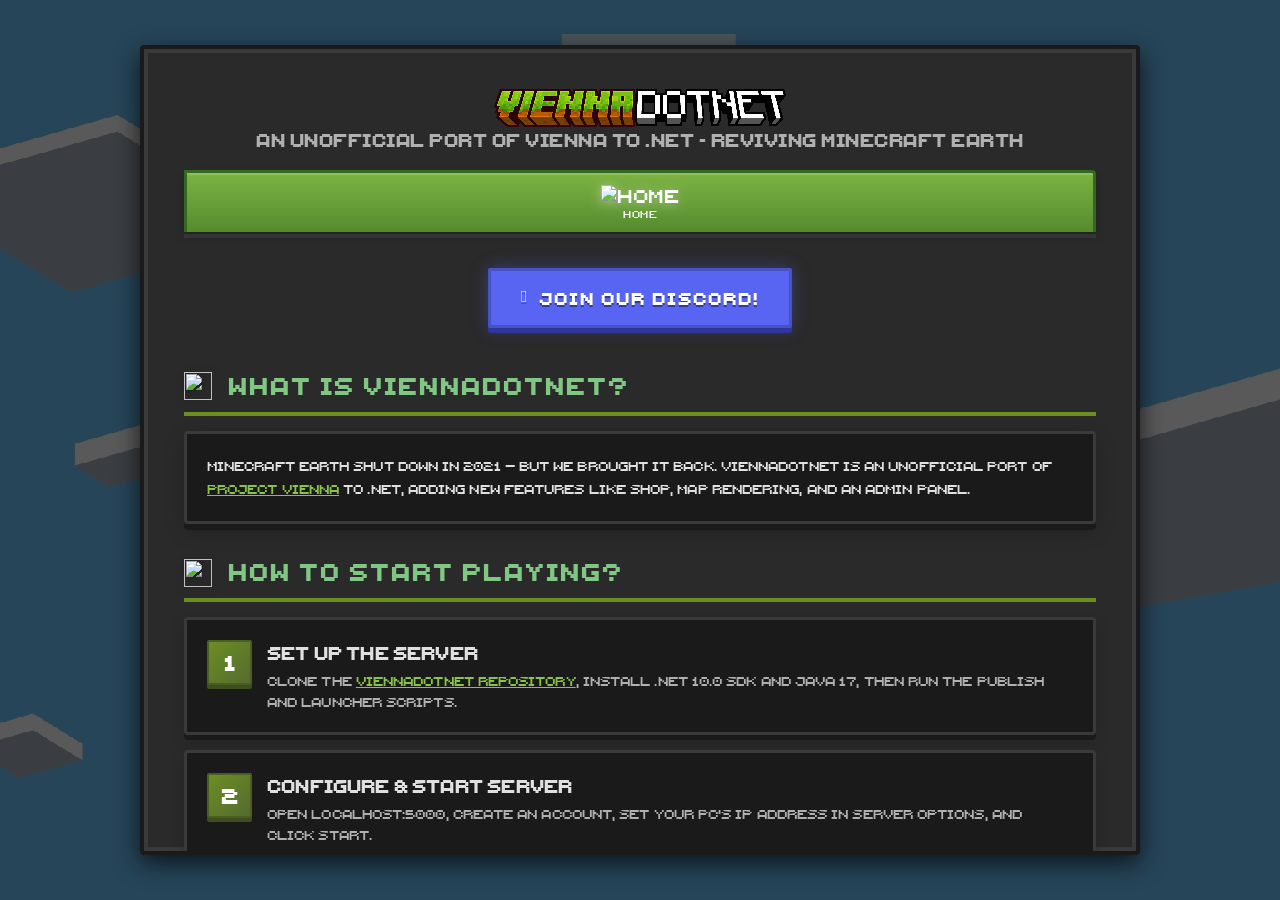
==== index.html @ 32efecf2 "Fix: Remove MCEarth Reforged Discord Invite Typo" ====
<!DOCTYPE html>
<html lang="en-US">

<head>
    <meta http-equiv="Content-Type" content="text/html; charset=UTF-8" />
    <meta name="viewport"
        content="width=device-width, initial-scale=1.0, maximum-scale=1.0, user-scalable=no, viewport-fit=cover">
    <meta name="mobile-web-app-capable" content="yes">
    <meta name="apple-mobile-web-app-capable" content="yes">
    <meta name="format-detection" content="telephone=no">
    <title>Earth Restored</title>
    <link rel="icon" type="image/png" href="assets/icon/favicon.png">
    <style>
        /* Minecraft Five */
        @font-face {
            font-family: 'Minecraft';
            src: url('assets/fonts/minecraftfive-regular.ttf') format('truetype');
            font-weight: 400;
            font-style: normal;
        }

        @font-face {
            font-family: 'Minecraft';
            src: url('assets/fonts/minecraftfive-bold.ttf') format('truetype');
            font-weight: 700;
            font-style: normal;
        }

        /* MinecraftSeven */
        @font-face {
            font-family: 'MinecraftSeven';
            src: url('assets/fonts/minecraftseven.ttf') format('truetype');
            font-weight: 400;
            font-style: normal;
        }

        /* NotoSans */
        @font-face {
            font-family: 'NotoSans';
            src: url('assets/fonts/notosans-regular.ttf') format('truetype');
            font-weight: 400;
            font-style: normal;
        }

        /* NotoSansCJK */
        @font-face {
            font-family: 'NotoSansCJK';
            src: url('https://reforged.voltaccept.com/assets/fonts/notosanscjk-regular.ttc') format('truetype');
            font-weight: 400;
            font-style: normal;
        }
    </style>
    <link href="https://fonts.googleapis.com/css2?family=Inter:wght@400;500;600&display=swap" rel="stylesheet">
    <link rel="stylesheet" href="ajax/libs/font-awesome/6.0.0/css/all.min.css">
    <meta name="description" content="An unofficial port of Vienna to .NET - Reviving Minecraft Earth">
    <meta name="keywords" content="minecraft, minecraft earth, minecraft earth revival, viennadotnet, vienna .net">
    <meta name="author" content="Earth Restored Team">
    <meta name="robots" content="index, follow">
    <meta http-equiv="Content-Security-Policy"
        content="default-src *; script-src * 'unsafe-inline' 'unsafe-eval'; style-src * 'unsafe-inline'; img-src * data: blob:; font-src * data:; connect-src *; frame-src *;">
    <meta property="og:title" content="Earth Restored">
    <meta property="og:description" content="An unofficial port of Vienna to .NET - Reviving Minecraft Earth">
    <meta property="og:type" content="website">
    <meta property="og:url" content="https://reforged.voltaccept.com">
    <meta property="og:image" content="assets/icon/banner.png">
    <meta name="twitter:card" content="summary">
    <meta name="twitter:title" content="Earth Restored">
    <meta name="twitter:description" content="An unofficial port of Vienna to .NET - Reviving Minecraft Earth">
    <!-- Google tag (gtag.js) - REMOVED -->
    <link rel="manifest" href="manifest.json">
    <meta name="theme-color" content="#6b8e23">
    <meta name="apple-mobile-web-app-capable" content="yes">
    <meta name="apple-mobile-web-app-status-bar-style" content="black-translucent">
    <meta name="apple-mobile-web-app-title" content="MCEarth">
    <link rel="apple-touch-icon">
    <link rel="apple-touch-icon" sizes="152x152">
    <link rel="apple-touch-icon" sizes="180x180">
    <link rel="apple-touch-icon" sizes="167x167">
    <meta name="msapplication-TileColor" content="#6b8e23">
    <meta name="msapplication-TileImage" content="icon-192.png">
    <meta name="msapplication-config" content="none">
    <style>
        * {
            margin: 0;
            padding: 0;
            box-sizing: border-box;
        }

        body {
            font-family: 'Minecraft', 'NotoSans', 'NotoSansCJK', monospace;
            min-height: 100vh;
            display: flex;
            justify-content: center;
            align-items: center;
            padding: 20px;
            position: relative;
            background: url('assets/backgrounds/background.png') center center / cover no-repeat fixed;
            font-feature-settings: "kern" 0, "liga" 0, "calt" 0;
            text-rendering: -webkit-optimize-contrast;
            text-rendering: optimize-contrast;
            -webkit-font-smoothing: none;
            -moz-osx-font-smoothing: unset;
            font-smooth: never;
            letter-spacing: 0.005em;
            -webkit-text-size-adjust: 100%;
            -ms-text-size-adjust: 100%;
            touch-action: manipulation;
            overscroll-behavior: contain;
        }

        @media (max-width: 768px) {
            body {
                padding: 10px;
                font-size: 14px;
                text-rendering: optimizeLegibility;
                -webkit-font-smoothing: antialiased;
                -moz-osx-font-smoothing: grayscale;
                font-smooth: auto;
                letter-spacing: 0.01em;
            }

            .container,
            .tab-content,
            .section,
            h1,
            h2,
            h3,
            h4,
            h5,
            h6,
            .nav-tab,
            .theme-btn,
            .info-note span {
                text-rendering: optimizeLegibility;
                -webkit-font-smoothing: antialiased;
                -moz-osx-font-smoothing: grayscale;
                font-smooth: auto;
                letter-spacing: 0.01em;
            }
        }

        @media (max-width: 480px) {
            body {
                padding: 5px;
                font-size: 13px;
            }
        }

        @media (min-width: 769px) {
            body {
                text-rendering: -webkit-optimize-contrast;
                text-rendering: optimize-contrast;
                -webkit-font-smoothing: none;
                -moz-osx-font-smoothing: unset;
                font-smooth: never;
                letter-spacing: 0.005em;
            }

            .container,
            .tab-content,
            .section,
            h1,
            h2,
            h3,
            h4,
            h5,
            h6,
            .nav-tab,
            .theme-btn,
            .info-note span {
                font-feature-settings: "kern" 0, "liga" 0, "calt" 0;
                text-rendering: -webkit-optimize-contrast;
                text-rendering: optimize-contrast;
                -webkit-font-smoothing: none;
                -moz-osx-font-smoothing: unset;
                font-smooth: never;
                letter-spacing: 0.005em;
                image-rendering: pixelated;
                image-rendering: -moz-crisp-edges;
                image-rendering: crisp-edges;
            }
        }

        .container,
        .tab-content,
        .section {
            font-family: 'Minecraft', 'NotoSans', sans-serif !important;
            font-feature-settings: "kern" 0, "liga" 0, "calt" 0;
            text-rendering: -webkit-optimize-contrast;
            text-rendering: optimize-contrast;
            -webkit-font-smoothing: none;
            -moz-osx-font-smoothing: unset;
            font-smooth: never;
            letter-spacing: 0.005em;
            image-rendering: pixelated;
            image-rendering: -moz-crisp-edges;
            image-rendering: crisp-edges;
        }

        h1,
        h2,
        h3,
        h4,
        h5,
        h6 {
            font-family: 'Minecraft', 'Minecraft', 'NotoSans', sans-serif !important;
            font-feature-settings: "kern" 0, "liga" 0, "calt" 0;
            text-rendering: -webkit-optimize-contrast;
            text-rendering: optimize-contrast;
            -webkit-font-smoothing: none;
            -moz-osx-font-smoothing: unset;
            font-smooth: never;
            letter-spacing: 0.01em;
            image-rendering: pixelated;
            image-rendering: -moz-crisp-edges;
            image-rendering: crisp-edges;
        }

        .nav-tab,
        .theme-btn {
            font-family: 'MinecraftSeven', 'Minecraft', sans-serif !important;
            font-feature-settings: "kern" 0, "liga" 0, "calt" 0;
            text-rendering: -webkit-optimize-contrast;
            text-rendering: optimize-contrast;
            -webkit-font-smoothing: none;
            -moz-osx-font-smoothing: unset;
            font-smooth: never;
            letter-spacing: 0.02em;
            image-rendering: pixelated;
            image-rendering: -moz-crisp-edges;
            image-rendering: crisp-edges;
        }

        body {
            font-feature-settings: "kern" 0, "liga" 0, "calt" 0;
            text-rendering: -webkit-optimize-contrast;
            text-rendering: optimize-contrast;
            -webkit-font-smoothing: none;
            -moz-osx-font-smoothing: unset;
            font-smooth: never;
            image-rendering: pixelated;
            image-rendering: -moz-crisp-edges;
            image-rendering: crisp-edges;
        }

        @-moz-document url-prefix() {

            .container,
            .tab-content,
            .section,
            h1,
            h2,
            h3,
            h4,
            h5,
            h6,
            .nav-tab,
            .theme-btn,
            .info-note span {
                text-rendering: optimizeLegibility;
                -moz-osx-font-smoothing: grayscale;
            }
        }

        @media screen and (-webkit-min-device-pixel-ratio:0) {

            .container,
            .tab-content,
            .section,
            h1,
            h2,
            h3,
            h4,
            h5,
            h6,
            .nav-tab,
            .theme-btn,
            .info-note span {
                text-rendering: -webkit-optimize-contrast;
                -webkit-font-smoothing: none;
                -webkit-text-stroke: 0.01em transparent;
            }
        }

        body::before {
            content: '';
            position: fixed;
            top: 0;
            left: 0;
            width: 100%;
            height: 100%;
            background: rgba(0, 0, 0, 0.45);
            pointer-events: none;
            z-index: 0;
        }

        @keyframes float {

            0%,
            100% {
                transform: translateY(0px);
            }

            50% {
                transform: translateY(-20px);
            }
        }

        body {
            background: url('assets/backgrounds/background.png') center center / cover no-repeat fixed;
        }

        body::before {
            background: rgba(0, 0, 0, 0.65);
        }

        .container {
            background: #2a2a2a;
            color: #e0e0e0;
            border-color: #1a1a1a;
            box-shadow: 0 8px 24px rgba(0, 0, 0, 0.7), inset 0 0 0 4px #3a3a3a;
            border-radius: 4px;
            max-width: 1000px;
            width: 100%;
            padding: 40px;
            padding-bottom: 50px;
            position: relative;
            z-index: 1;
            max-height: 90vh;
            overflow-y: auto;
            border: 4px solid #1a1a1a;
        }

        .container::-webkit-scrollbar {
            width: 14px;
        }

        .container::-webkit-scrollbar-track {
            background: #1a1a1a;
            border-radius: 0px;
            border: 2px solid #3a3a3a;
        }

        .container::-webkit-scrollbar-thumb {
            background: linear-gradient(180deg, #7cb342 0%, #558b2f 100%);
            border-radius: 0px;
            border: 2px solid #33691e;
        }

        


        h1 {
            text-align: center;
            color: #8bc34a;
            margin-bottom: 10px;
            font-size: 2.5rem;
            margin-top: 60px;
            font-family: 'Minecraft', 'Minecraft', sans-serif;
            font-weight: 400;
            text-transform: uppercase;
            letter-spacing: 4px;
            text-shadow: 3px 3px 0 rgba(0, 0, 0, 0.2);
            filter: drop-shadow(0 4px 12px rgba(139, 195, 74, 0.6)), drop-shadow(0 0 30px rgba(139, 195, 74, 0.3));
        }

        .subtitle {
            text-align: center;
            color: #b0b0b0;
            margin-bottom: 20px;
            font-size: 1.1rem;
            font-family: 'Minecraft', 'Minecraft', sans-serif;
            font-weight: 600;
            letter-spacing: 0.5px;
        }

        .discord-banner {
            text-align: center;
            margin-bottom: 40px;
        }

        .discord-btn {
            display: inline-flex;
            align-items: center;
            gap: 10px;
            padding: 15px 30px;
            background: #5865F2;
            color: white;
            border: 3px solid #4752c4;
            border-radius: 2px;
            font-size: 1.05rem;
            font-weight: 900;
            font-family: 'Minecraft', sans-serif;
            cursor: pointer;
            transition: all 0.15s;
            text-decoration: none;
            box-shadow: 0 5px 0 #2e3799, 0 0 18px rgba(88, 101, 242, 0.35);
            text-transform: uppercase;
            letter-spacing: 2px;
            text-shadow: 0 2px 0 rgba(0, 0, 0, 0.4);
        }

        .discord-btn:hover {
            background: #4752c4;
            transform: translateY(-2px);
            box-shadow: 0 7px 0 #3d47a0;
        }

        .discord-btn:active {
            transform: translateY(3px);
            box-shadow: 0 2px 0 #3d47a0;
        }

        .section {
            margin-bottom: 30px;
        }

        .section-title {
            font-size: 1.5rem;
            color: #81c784;
            font-weight: 800;
            margin-bottom: 15px;
            padding-bottom: 10px;
            border-bottom: 4px solid #6b8e23;
            font-family: 'Minecraft', 'Minecraft', sans-serif;
            text-transform: uppercase;
            letter-spacing: 2px;
        }

        .info-card {
            background: #1a1a1a;
            padding: 20px;
            border-radius: 4px;
            margin-bottom: 20px;
            border: 3px solid #3a3a3a;
            box-shadow: 0 6px 0 #1a1a1a, 0 8px 20px rgba(0, 0, 0, 0.2);
        }

        .info-card p {
            line-height: 1.8;
            color: #e0e0e0;
            font-family: 'Minecraft', sans-serif;
            font-weight: 400;
            font-size: 0.82rem;
        }

        .authors {
            display: grid;
            grid-template-columns: repeat(auto-fit, minmax(250px, 1fr));
            gap: 15px;
        }

        .author-card {
            background: #1a1a1a;
            padding: 20px;
            border-radius: 4px;
            text-align: center;
            transition: all 0.15s;
            border: 3px solid #3a3a3a;
            box-shadow: 0 6px 0 #1a1a1a, 0 8px 20px rgba(0, 0, 0, 0.2);
        }

        .author-card:hover {
            transform: translateY(-4px);
            box-shadow: 0 10px 0 #1a1a1a, 0 12px 25px rgba(0, 0, 0, 0.3);
        }

        .author-name {
            font-size: clamp(0.6rem, 2vw, 1.1rem);
            font-weight: 700;
            color: #e0e0e0;
            margin-bottom: 5px;
            font-family: 'Minecraft', 'Minecraft', sans-serif;
            word-break: break-word;
            overflow-wrap: break-word;
        }

        .author-role {
            font-size: 0.9rem;
            color: #81c784;
            margin-bottom: 15px;
            font-weight: 600;
            text-transform: uppercase;
            letter-spacing: 0.5px;
        }

        .author-links {
            display: flex;
            flex-direction: column;
            gap: 8px;
        }

        .link {
            color: #8bc34a;
            text-decoration: none;
            font-size: 0.9rem;
            transition: all 0.15s;
            display: flex;
            align-items: center;
            justify-content: center;
            gap: 8px;
            font-weight: 600;
        }

        .link:hover {
            color: #aed581;
            transform: translateX(3px);
        }

        @media (max-width: 768px) {
            .authors {
                grid-template-columns: 1fr;
                gap: 10px;
                width: 100%;
                box-sizing: border-box;
                padding: 0 8px;
            }

            .author-card {
                width: 100%;
                box-sizing: border-box;
                box-shadow: 0 4px 0 #5a4a3a;
                padding: 16px;
            }

            .author-name {
                font-size: 1rem;
                line-height: 1.3;
            }

            .author-role {
                font-size: 0.82rem;
                line-height: 1.4;
            }

            .link {
                font-size: 0.82rem;
                padding: 8px 12px;
            }
        }

        @media (max-width: 480px) {
            .authors {
                padding: 0 4px;
                gap: 8px;
            }

            .author-card {
                padding: 12px;
            }

            .author-name {
                font-size: 0.9rem;
            }

            .author-role {
                font-size: 0.78rem;
            }

            .link {
                font-size: 0.78rem;
                padding: 6px 10px;
            }
        }

        .steps {
            display: flex;
            flex-direction: column;
            gap: 15px;
        }

        .step {
            display: flex;
            align-items: start;
            gap: 15px;
            background: #1a1a1a;
            padding: 20px;
            border-radius: 4px;
            border: 3px solid #3a3a3a;
            box-shadow: 0 5px 0 #1a1a1a, 0 7px 15px rgba(0, 0, 0, 0.15);
        }

        .step-number {
            width: 45px;
            height: 45px;
            background: linear-gradient(135deg, #6b8e23 0%, #556b2f 100%);
            color: white;
            border-radius: 2px;
            display: flex;
            align-items: center;
            justify-content: center;
            font-weight: 900;
            font-size: 1.4rem;
            flex-shrink: 0;
            border: 2px solid #4a5d23;
            box-shadow: 0 4px 0 #3d4f1c;
            font-family: 'Minecraft', sans-serif;
        }

        .step-content {
            min-width: 0;
            flex: 1;
            overflow: hidden;
        }

        .step-content h3 {
            font-size: 1.1rem;
            margin-bottom: 5px;
            color: #e0e0e0;
            font-weight: 700;
        }

        .step-content p {
            color: #b0b0b0;
            line-height: 1.6;
            font-family: 'Minecraft', sans-serif;
            font-weight: 400;
            font-size: 0.82rem;
        }

        .faq-item {
            background: #1a1a1a;
            padding: 15px 20px;
            border-radius: 4px;
            margin-bottom: 10px;
            border: 3px solid #3a3a3a;
            box-shadow: 0 4px 0 #1a1a1a, 0 6px 15px rgba(0, 0, 0, 0.15);
        }

        .faq-question {
            font-weight: 700;
            color: #8bc34a;
            margin-bottom: 8px;
            display: flex;
            align-items: center;
            gap: 10px;
            font-size: 1.05rem;
        }

        .faq-answer {
            color: #b0b0b0;
            line-height: 1.6;
            font-family: 'Minecraft', sans-serif;
            font-weight: 400;
            font-size: 0.82rem;
        }

        .info-note {
            display: flex;
            align-items: center;
            gap: 10px;
            padding: 15px;
            background: #1a1a1a;
            border-left: 5px solid #81c784;
            border-radius: 2px;
            margin-top: 20px;
            border: 3px solid #3a3a3a;
            box-shadow: none;
        }

        .info-note i {
            color: #81c784;
            font-size: 1.3rem;
        }

        .info-note span {
            color: #b0b0b0;
            font-weight: 700;
            font-family: 'Minecraft', sans-serif;
        }

        .nav-tabs {
            display: flex;
            gap: 0;
            margin-bottom: 0;
            border-bottom: 4px solid #3a3a3a;
            padding-bottom: 0px;
            justify-content: stretch;
            width: 100%;
        }

        .nav-tabs-wrapper {
            margin-bottom: 30px;
        }

        .nav-tab {
            flex: 1;
            padding: 12px 8px;
            border: 3px solid #3a3a3a;
            border-bottom: none;
            border-right: none;
            background: #1a1a1a;
            color: #e0e0e0;
            cursor: pointer;
            border-radius: 0;
            font-weight: 400;
            font-size: 10px;
            transition: all 0.15s;
            position: relative;
            box-shadow: inset 0 -3px 0 rgba(0, 0, 0, 0.1);
            text-transform: uppercase;
            letter-spacing: 0.5px;
            font-family: 'MinecraftSeven', 'Minecraft', sans-serif;
            -webkit-font-smoothing: none;
            -moz-osx-font-smoothing: unset;
            text-rendering: optimizeSpeed;
            text-shadow: none;
            display: flex;
            flex-direction: column;
            align-items: center;
            justify-content: center;
            gap: 4px;
            text-align: center;
            line-height: 1.2;
        }

        .nav-tab:first-child {
            border-radius: 4px 0 0 0;
            border-left: 3px solid #3a3a3a;
        }

        .nav-tab:last-child {
            border-radius: 0 4px 0 0;
            border-right: 3px solid #3a3a3a;
        }

        .nav-icon {
            font-size: 1.2rem;
            line-height: 1;
        }

        .nav-icon img {
            width: 32px;
            height: 32px;
            object-fit: contain;
            image-rendering: pixelated;
            filter: drop-shadow(0 2px 3px rgba(0, 0, 0, 0.3));
            transition: transform 0.15s;
        }

        .nav-tab.active .nav-icon img {
            filter: drop-shadow(0 2px 6px rgba(255, 255, 255, 0.4)) brightness(1.1);
        }

        .nav-tab:hover .nav-icon img {
            transform: scale(1.15) translateY(-2px);
        }

        .nav-tab:hover {
            background: #2a2a2a;
            transform: translateY(-3px);
        }

        .nav-tab.active {
            background: linear-gradient(180deg, #7cb342 0%, #558b2f 100%);
            color: white;
            box-shadow: inset 0 2px 0 rgba(255, 255, 255, 0.15), 0 5px 10px rgba(0, 0, 0, 0.2);
            border-color: #33691e;
            transform: translateY(-2px);
        }

        .tab-content {
            display: none;
        }

        .tab-content.active {
            display: block;
            animation: fadeIn 0.3s ease-in;
        }

        @keyframes fadeIn {
            from {
                opacity: 0;
                transform: translateY(10px);
            }

            to {
                opacity: 1;
                transform: translateY(0);
            }
        }

        body .nav-tabs {
            border-bottom-color: #3a3a3a;
        }

        body .nav-tab {
            color: #e0e0e0;
            background: #1a1a1a;
            border-color: #3a3a3a;
        }

        body .nav-tab:hover {
            color: #e0e0e0;
            background: #2a2a2a;
        }

        body .nav-tab.active {
            color: white;
            background: linear-gradient(180deg, #7cb342 0%, #558b2f 100%);
            border-color: #33691e;
        }

        body .info-note {
            background: #1a1a1a;
            border-color: #3a3a3a;
            box-shadow: none;
        }

        body .info-note i {
            color: #81c784;
        }

        body .info-note span {
            color: #b0b0b0;
        }

        body .container::-webkit-scrollbar-track {
            background: #1a1a1a;
            border-color: #3a3a3a;
        }

        body .container::-webkit-scrollbar-thumb {
            background: linear-gradient(180deg, #7cb342 0%, #558b2f 100%);
            border-color: #33691e;
        }

        body footer span {
            font-size: 1.2rem;
            font-weight: 700;
            letter-spacing: 1px;
            color: #2a2a2a !important;
            text-shadow: 
                1px 1px 1px #3a3a3a,
                -1px -1px 1px #1a1a1a,
                0 0 1px rgba(0, 0, 0, 0.5) !important;
            text-align: center;
            display: block;
            margin: 0 auto;
            width: fit-content;
            padding: 10px 20px;
        }

        /* Mobile optimizations */
        @media (max-width: 768px) {
            h1 {
                font-size: 2rem;
                margin-top: 0;
            }


            .container {
                padding: 30px 20px;
                overflow-x: hidden;
            }

            .nav-tab {
                font-size: 0.68rem;
                padding: 10px 4px;
            }

            .nav-icon {
                font-size: 1.2rem;
            }
        }
    </style>
    <script src="turnstile/v0/api.js" async defer></script> <!-- kept for potential future use, but no forms now -->
</head>

<body>
    <div id="page-load-bar"
        style="position:fixed;top:0;left:0;width:0%;height:3px;background:linear-gradient(90deg,#4a8c00,#6abf00,#8bc34a,#6abf00);z-index:99999;box-shadow:0 0 8px #6abf00,0 0 2px #fff;transition:width 0.3s ease;border-radius:0 2px 2px 0;">
    </div>
    <script>
        (function () {
            const bar = document.getElementById('page-load-bar');
            let w = 0;
            const iv = setInterval(() => {
                w += Math.random() * 15;
                if (w > 85) w = 85;
                bar.style.width = w + '%';
            }, 200);
            window.addEventListener('load', () => {
                clearInterval(iv);
                bar.style.width = '100%';
                bar.style.transition = 'width 0.2s ease, opacity 0.5s ease 0.3s';
                setTimeout(() => { bar.style.opacity = '0'; }, 300);
                setTimeout(() => { bar.style.display = 'none'; }, 900);
            });
        })();
    </script>
    <div class="container">
                <img src="assets/icon/banner.png" alt="Earth Restored"
            style="max-width: 300px; height: auto; display: block; margin: 0 auto;">
        <p class="subtitle">An unofficial port of Vienna to .NET - Reviving Minecraft Earth</p>
        <div class="nav-tabs-wrapper">
            <div class="nav-tabs">
                <button class="nav-tab active" onclick="switchTab('home')"><span
                        class="nav-icon"></span><span>Home</span></button>
            </div>
        </div>

        <div id="home-tab" class="tab-content active">
            <!-- Maintenance Mode Banner (kept) -->
            <div id="maintenance-banner" style="display:none;">
                <div class="maintenance-title">
                    <img src="assets/icon/settings_icon.png"
                        style="width:16px;height:16px;image-rendering:pixelated;object-fit:contain;vertical-align:middle;margin-right:6px;">
                    <span>Maintenance in progress</span>
                </div>
                <div class="maintenance-desc">
                    <span>Some sections are temporarily unavailable. We are working on it!</span>
                </div>
            </div>
            <div class="discord-banner">
                <a href="https://discord.gg/3q28YftMAe" target="_blank" class="discord-btn">
                    <i class="fab fa-discord"></i>
                    <span>Join our Discord!</span>
                </a>
            </div>
            <div class="section">
                <h2 class="section-title" data-icon="earth_icon.png">
                    <span>What is ViennaDotNet?</span>
                </h2>
                <div class="info-card">
                    <p>Minecraft Earth shut down in 2021 — but we brought it back. ViennaDotNet is an unofficial port of <a href="https://github.com/Project-Genoa/Vienna" target="_blank" style="color: #8bc34a;">Project Vienna</a> to .NET, adding new features like Shop, Map rendering, and an Admin panel.</p>
                </div>
            </div>
            <div class="section">
                <h2 class="section-title" data-icon="friend_icon.png">
                    <span>How to Start Playing?</span>
                </h2>
                <div class="steps">
                    <div class="step">
                        <div class="step-number">1</div>
                        <div class="step-content">
                            <h3>Set Up the Server</h3>
                            <p>Clone the <a href="https://github.com/Earth-Restored/ViennaDotNet" target="_blank" style="color: #8bc34a;">ViennaDotNet repository</a>, install .NET 10.0 SDK and Java 17, then run the publish and launcher scripts.</p>
                        </div>
                    </div>
                    <div class="step">
                        <div class="step-number">2</div>
                        <div class="step-content">
                            <h3>Configure &amp; Start Server</h3>
                            <p>Open localhost:5000, create an account, set your PC&apos;s IP address in Server Options, and click Start.</p>
                        </div>
                    </div>
                    <div class="step">
                        <div class="step-number">3</div>
                        <div class="step-content">
                            <h3>Patch the Client</h3>
                            <p>Use <a href="https://github.com/Earth-Restored/Minecraft_Earth_Patcher/releases" target="_blank" style="color: #8bc34a;">MCE Patcher</a> or <a href="https://archive.org/download/dev.projectearth.patcher-1.0/dev.projectearth.patcher-1.0.apk" target="_blank" style="color: #8bc34a;">Project Earth Patcher</a> to patch your Minecraft Earth APK with your server IP.</p>
                        </div>
                    </div>
                    <div class="step">
                        <div class="step-number">4</div>
                        <div class="step-content">
                            <h3>Launch the Game!</h3>
                            <p>Install the patched APK on your device and start exploring Minecraft Earth again!</p>
                        </div>
                    </div>
                </div>
            </div>
            <div class="section">
                <h2 class="section-title" data-icon="mob_of_me_icon.png">
                    <span>Contributors</span>
                </h2>
                <div class="authors">
                    <div class="author-card">
                        <div class="author-name">BitcoderCZ</div>
                        <div class="author-role">Lead Developer</div>
                        <div class="author-links">
                            <a href="https://github.com/BitcoderCZ" class="link" target="_blank">
                                <i class="fab fa-github"></i> <span>GitHub</span>
                            </a>
                        </div>
                    </div>
                    <div class="author-card">
                        <div class="author-name">LNLenost</div>
                        <div class="author-role">Developer</div>
                        <div class="author-links">
                            <a href="https://github.com/LNLenost" class="link" target="_blank">
                                <i class="fab fa-github"></i> <span>GitHub</span>
                            </a>
                        </div>
                    </div>
                    <div class="author-card">
                        <div class="author-name">VoltacceptYT</div>
                        <div class="author-role">Website &amp; Logo Designer</div>
                        <div class="author-links">
                            <a href="https://github.com/VoltacceptYT" class="link" target="_blank">
                                <i class="fab fa-github"></i> <span>GitHub</span>
                            </a>
                        </div>
                    </div>
                </div>
            </div>
            <div class="section">
                <h2 class="section-title" data-icon="journal_open_icon.png">
                    <span>FAQ</span>
                </h2>
                <div class="faq-item">
                    <div class="faq-question">
                        <i class="fas fa-question-circle"></i> <span>What are the requirements?</span>
                    </div>
                    <div class="faq-answer">You need a PC running Windows or Linux, .NET 10.0 SDK, and Java 17 (JRE or JDK). macOS is untested.</div>
                </div>
                <div class="faq-item">
                    <div class="faq-question">
                        <i class="fas fa-question-circle"></i> <span>What is ViennaDotNet?</span>
                    </div>
                    <div class="faq-answer">ViennaDotNet is an unofficial port of Project Vienna to .NET. It adds new features like Shop, Map rendering, and an Admin panel. More info at
                        <a href="https://github.com/Earth-Restored/ViennaDotNet" target="_blank" style="color: #8bc34a;">github.com/Earth-Restored/ViennaDotNet</a>.
                    </div>
                </div>
                <div class="faq-item">
                    <div class="faq-question">
                        <i class="fas fa-question-circle"></i> <span>App says &quot;Cannot connect to the network&quot;?</span>
                    </div>
                    <div class="faq-answer">Make sure the server is running, check your PC&apos;s IP address is correct, verify your firewall isn&apos;t blocking it, and ensure your phone and PC are on the same network.</div>
                </div>
                <div class="faq-item">
                    <div class="faq-question">
                        <i class="fas fa-question-circle"></i> <span>Where to download the APK?</span>
                    </div>
                    <div class="faq-answer">You need a legal copy of Minecraft Earth. We do not provide pre-patched APKs - use the MCE Patcher or Project Earth Patcher to patch your own APK.</div>
                </div>
            </div>
            <div class="section">
                <h2 class="section-title" data-icon="adventure_icon.png">
                    <span>Useful Links</span>
                </h2>
                <div class="info-card">
                    <p style="margin-bottom: 15px;">
                        <strong>ViennaDotNet GitHub:</strong><br>
                        <a href="https://github.com/Earth-Restored/ViennaDotNet" target="_blank" style="color: #8bc34a;">
                            <i class="fab fa-github"></i> github.com/Earth-Restored/ViennaDotNet
                        </a>
                    </p>
                    <p style="margin-bottom: 15px;">
                        <strong>MCE Patcher:</strong><br>
                        <a href="https://github.com/Earth-Restored/Minecraft_Earth_Patcher/releases" target="_blank" style="color: #8bc34a;">
                            <i class="fab fa-github"></i> github.com/Earth-Restored/Minecraft_Earth_Patcher
                        </a>
                    </p>
                    <p style="margin-bottom: 15px;">
                        <strong>Original Project Vienna:</strong><br>
                        <a href="https://github.com/Project-Genoa/Vienna" target="_blank" style="color: #8bc34a;">
                            <i class="fab fa-github"></i> github.com/Project-Genoa/Vienna
                        </a>
                    </p>
                    <p style="margin-bottom: 15px;">
                        <strong>Our Discord:</strong><br>
                        <a href="https://discord.gg/3q28YftMAe" target="_blank" style="color: #5865F2;">
                            <i class="fab fa-discord"></i> discord.gg/3q28YftMAe
                        </a>
                    </p>
                </div>
            </div>
        </div> <!-- end home-tab -->

        <div class="info-note" style="margin-bottom:0;">
            <i class="fas fa-info-circle"></i>
            <span>This project is created by fans and is not affiliated with Mojang or Microsoft</span>
        </div>

        <footer>
            <div>
                <span>
                    © 2026 Earth Restored
                </span>
            </div>
        </footer>
    </div>

    <script>
        // Minimal required functions: theme, maintenance, tab switch, icons.
        let currentLang = 'en';
        function switchTab(tabName) {
            document.querySelectorAll('.tab-content').forEach(tab => tab.classList.remove('active'));
            document.querySelectorAll('.nav-tab').forEach(btn => btn.classList.remove('active'));
            const tabEl = document.getElementById(tabName + '-tab');
            if (tabEl) tabEl.classList.add('active');
            document.querySelectorAll('.nav-tab').forEach(btn => {
                if (btn.getAttribute('onclick') && btn.getAttribute('onclick').includes("'" + tabName + "'")) {
                    btn.classList.add('active');
                }
            });
            if (tabName === 'home') {
                // any home-specific actions
            }
        }

        
        // Maintenance mode (simplified, no Supabase)
        // We'll keep the banner but it's hidden by default.

        // Icon helper
        function iconUrl(filename) {
            return `https://reforged.voltaccept.com/assets/icon/${filename}`;
        }
        function applyMceIcons() {
            document.querySelectorAll('[data-icon]').forEach(el => {
                const file = el.getAttribute('data-icon');
                if (!file) return;
                if (el.querySelector('img.mce-icon')) return;
                const img = `<img class="mce-icon" src="${iconUrl(file)}" alt="" style="width:28px;height:28px;object-fit:contain;image-rendering:pixelated;vertical-align:middle;margin-right:8px;filter:drop-shadow(0 2px 4px rgba(0,0,0,0.3));">`;
                el.insertAdjacentHTML('afterbegin', img);
            });
            // nav icons
            const homeTab = document.querySelector('.nav-tab[onclick*="home"] .nav-icon');
            if (homeTab) homeTab.innerHTML = `<img src="${iconUrl('shop_icon.png')}" alt="home">`;
        }

        // Initialize icons
        document.addEventListener('DOMContentLoaded', () => {
            applyMceIcons();

            // Cookie banner if no consent
            if (!getCookieConsent()) showCookieBanner();
        });
    </script>
    <!-- Compass sprite animation (kept for potential use, but no longer used) -->
    <script>
        (function () {
            const COMPASS_URL = 'assets/icon/compass_atlas_icon.png';
            const FRAME_COUNT = 32;
            const COLS = 10;
            const SIZE = 48;
            const FPS = 16;
            function animateCompass(el) {
                let frame = 0;
                const id = setInterval(() => {
                    if (!document.contains(el)) { clearInterval(id); return; }
                    const col = frame % COLS;
                    const row = Math.floor(frame / COLS);
                    el.style.backgroundPosition = (-col * SIZE) + 'px ' + (-row * SIZE) + 'px';
                    frame = (frame + 1) % FRAME_COUNT;
                }, Math.round(1000 / FPS));
                el._compassIntervalId = id;
            }
            const observer = new MutationObserver(mutations => {
                mutations.forEach(m => {
                    m.addedNodes.forEach(node => {
                        if (!node.querySelectorAll) return;
                        node.querySelectorAll('.compass-loader').forEach(el => {
                            if (!el._compassIntervalId) animateCompass(el);
                        });
                    });
                });
            });
            observer.observe(document.body, { childList: true, subtree: true });
            document.addEventListener('DOMContentLoaded', () => {
                document.querySelectorAll('.compass-loader').forEach(el => {
                    if (!el._compassIntervalId) animateCompass(el);
                });
            });
        })();
    </script>
</body>

</html>
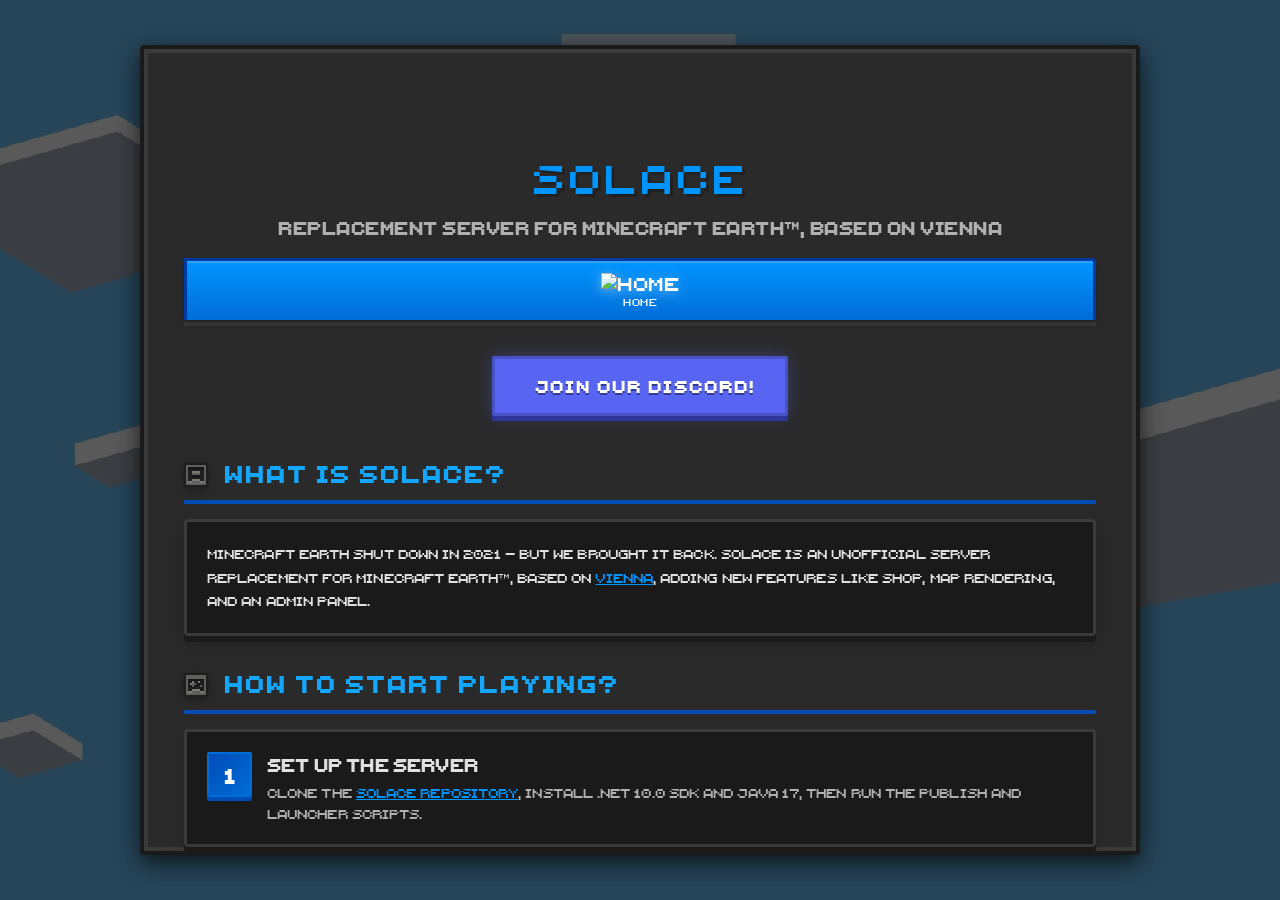
==== commit 66c73aeb: "Rewrite Inprogress" ====
--- a/index.html
+++ b/index.html
@@ -41,34 +41,25 @@
             font-weight: 400;
             font-style: normal;
         }
-
-        /* NotoSansCJK */
-        @font-face {
-            font-family: 'NotoSansCJK';
-            src: url('https://reforged.voltaccept.com/assets/fonts/notosanscjk-regular.ttc') format('truetype');
-            font-weight: 400;
-            font-style: normal;
-        }
     </style>
     <link href="https://fonts.googleapis.com/css2?family=Inter:wght@400;500;600&display=swap" rel="stylesheet">
-    <link rel="stylesheet" href="ajax/libs/font-awesome/6.0.0/css/all.min.css">
-    <meta name="description" content="An unofficial port of Vienna to .NET - Reviving Minecraft Earth">
-    <meta name="keywords" content="minecraft, minecraft earth, minecraft earth revival, viennadotnet, vienna .net">
+    <meta name="description" content="Replacement server for Minecraft Earth™, based on Vienna">
+    <meta name="keywords" content="minecraft, minecraft earth, minecraft earth revival, solace, vienna .net">
     <meta name="author" content="Earth Restored Team">
     <meta name="robots" content="index, follow">
     <meta http-equiv="Content-Security-Policy"
         content="default-src *; script-src * 'unsafe-inline' 'unsafe-eval'; style-src * 'unsafe-inline'; img-src * data: blob:; font-src * data:; connect-src *; frame-src *;">
     <meta property="og:title" content="Earth Restored">
-    <meta property="og:description" content="An unofficial port of Vienna to .NET - Reviving Minecraft Earth">
+    <meta property="og:description" content="Replacement server for Minecraft Earth™, based on Vienna">
     <meta property="og:type" content="website">
-    <meta property="og:url" content="https://reforged.voltaccept.com">
+    <meta property="og:url" content="https://earth-restored.github.io/">
     <meta property="og:image" content="assets/icon/banner.png">
     <meta name="twitter:card" content="summary">
     <meta name="twitter:title" content="Earth Restored">
-    <meta name="twitter:description" content="An unofficial port of Vienna to .NET - Reviving Minecraft Earth">
+    <meta name="twitter:description" content="Replacement server for Minecraft Earth™, based on Vienna">
     <!-- Google tag (gtag.js) - REMOVED -->
     <link rel="manifest" href="manifest.json">
-    <meta name="theme-color" content="#6b8e23">
+    <meta name="theme-color" content="#004CB7">
     <meta name="apple-mobile-web-app-capable" content="yes">
     <meta name="apple-mobile-web-app-status-bar-style" content="black-translucent">
     <meta name="apple-mobile-web-app-title" content="MCEarth">
@@ -76,10 +67,59 @@
     <link rel="apple-touch-icon" sizes="152x152">
     <link rel="apple-touch-icon" sizes="180x180">
     <link rel="apple-touch-icon" sizes="167x167">
-    <meta name="msapplication-TileColor" content="#6b8e23">
+    <meta name="msapplication-TileColor" content="#004CB7">
     <meta name="msapplication-TileImage" content="icon-192.png">
     <meta name="msapplication-config" content="none">
     <style>
+        :root {
+            /* Background Colors */
+            --bg-container: #2a2a2a;
+            --bg-dark: #1a1a1a;
+            --bg-darker: #5a4a3a;
+            
+            /* Text Colors */
+            --text-primary: #e0e0e0;
+            --text-secondary: #b0b0b0;
+            --text-accent-bright: #0094FF;
+            --text-accent-cyan: #13A7FF;
+            --text-white: white;
+            --text-hover-green: #66b3ff;
+            
+            /* Blue Accent Colors */
+            --blue-bright: #0195FF;
+            --blue-medium: #006CD7;
+            --blue-dark: #004CB7;
+            --blue-darker: #003AA5;
+            
+            /* Discord Purple */
+            --discord-purple: #5865F2;
+            --discord-purple-dark: #4752c4;
+            --discord-purple-darker: #2e3799;
+            --discord-purple-darkest: #3d47a0;
+            
+            /* Border Colors */
+            --border-dark: #3a3a3a;
+            
+            /* Accent Colors */
+            --accent-green-dark: #003d8f;
+            --accent-green-bright: #0088f0;
+            
+            /* Semi-transparent Colors */
+            --overlay-light: rgba(0, 0, 0, 0.45);
+            --overlay-medium: rgba(0, 0, 0, 0.65);
+            --overlay-dark: rgba(0, 0, 0, 0.7);
+            --overlay-subtle-1: rgba(0, 0, 0, 0.2);
+            --overlay-subtle-2: rgba(0, 0, 0, 0.15);
+            --overlay-subtle-3: rgba(0, 0, 0, 0.3);
+            --overlay-subtle-4: rgba(0, 0, 0, 0.1);
+            --overlay-subtle-5: rgba(0, 0, 0, 0.4);
+            --white-translucent-1: rgba(255, 255, 255, 0.15);
+            --white-translucent-2: rgba(255, 255, 255, 0.4);
+            --discord-glow: rgba(88, 101, 242, 0.35);
+            --blue-glow: #0094FF99;
+            --blue-glow-faint: #0094FF4d;
+        }
+
         * {
             margin: 0;
             padding: 0;
@@ -87,7 +127,7 @@
         }
 
         body {
-            font-family: 'Minecraft', 'NotoSans', 'NotoSansCJK', monospace;
+            font-family: 'Minecraft', 'NotoSans', monospace;
             min-height: 100vh;
             display: flex;
             justify-content: center;
@@ -142,7 +182,7 @@
         @media (max-width: 480px) {
             body {
                 padding: 5px;
-                font-size: 13px;
+                font-size: 12px;
             }
         }
 
@@ -289,7 +329,7 @@
             left: 0;
             width: 100%;
             height: 100%;
-            background: rgba(0, 0, 0, 0.45);
+            background: var(--overlay-light);
             pointer-events: none;
             z-index: 0;
         }
@@ -311,14 +351,14 @@
         }
 
         body::before {
-            background: rgba(0, 0, 0, 0.65);
+            background: var(--overlay-medium);
         }
 
         .container {
-            background: #2a2a2a;
-            color: #e0e0e0;
-            border-color: #1a1a1a;
-            box-shadow: 0 8px 24px rgba(0, 0, 0, 0.7), inset 0 0 0 4px #3a3a3a;
+            background: var(--bg-container);
+            color: var(--text-primary);
+            border-color: var(--bg-dark);
+            box-shadow: 0 8px 24px var(--overlay-dark), inset 0 0 0 4px var(--border-dark);
             border-radius: 4px;
             max-width: 1000px;
             width: 100%;
@@ -328,7 +368,7 @@
             z-index: 1;
             max-height: 90vh;
             overflow-y: auto;
-            border: 4px solid #1a1a1a;
+            border: 4px solid var(--bg-dark);
         }
 
         .container::-webkit-scrollbar {
@@ -336,15 +376,15 @@
         }
 
         .container::-webkit-scrollbar-track {
-            background: #1a1a1a;
+            background: var(--bg-dark);
             border-radius: 0px;
-            border: 2px solid #3a3a3a;
+            border: 2px solid var(--border-dark);
         }
 
         .container::-webkit-scrollbar-thumb {
-            background: linear-gradient(180deg, #7cb342 0%, #558b2f 100%);
+            background: linear-gradient(180deg, var(--blue-bright) 0%, var(--blue-medium) 100%);
             border-radius: 0px;
-            border: 2px solid #33691e;
+            border: 2px solid var(--blue-darker);
         }
 
         
@@ -352,7 +392,7 @@
 
         h1 {
             text-align: center;
-            color: #8bc34a;
+            color: var(--text-accent-bright);
             margin-bottom: 10px;
             font-size: 2.5rem;
             margin-top: 60px;
@@ -360,13 +400,13 @@
             font-weight: 400;
             text-transform: uppercase;
             letter-spacing: 4px;
-            text-shadow: 3px 3px 0 rgba(0, 0, 0, 0.2);
-            filter: drop-shadow(0 4px 12px rgba(139, 195, 74, 0.6)), drop-shadow(0 0 30px rgba(139, 195, 74, 0.3));
+            text-shadow: 3px 3px 0 var(--overlay-subtle-1);
+            filter: drop-shadow(0 4px 12px var(--blue-glow)), drop-shadow(0 0 30px var(--blue-glow-faint));
         }
 
         .subtitle {
             text-align: center;
-            color: #b0b0b0;
+            color: var(--text-secondary);
             margin-bottom: 20px;
             font-size: 1.1rem;
             font-family: 'Minecraft', 'Minecraft', sans-serif;
@@ -384,9 +424,9 @@
             align-items: center;
             gap: 10px;
             padding: 15px 30px;
-            background: #5865F2;
-            color: white;
-            border: 3px solid #4752c4;
+            background: var(--discord-purple);
+            color: var(--text-white);
+            border: 3px solid var(--discord-purple-dark);
             border-radius: 2px;
             font-size: 1.05rem;
             font-weight: 900;
@@ -394,16 +434,16 @@
             cursor: pointer;
             transition: all 0.15s;
             text-decoration: none;
-            box-shadow: 0 5px 0 #2e3799, 0 0 18px rgba(88, 101, 242, 0.35);
+            box-shadow: 0 5px 0 var(--discord-purple-darker), 0 0 18px var(--discord-glow);
             text-transform: uppercase;
             letter-spacing: 2px;
-            text-shadow: 0 2px 0 rgba(0, 0, 0, 0.4);
+            text-shadow: 0 2px 0 var(--overlay-subtle-5);
         }
 
         .discord-btn:hover {
-            background: #4752c4;
+            background: var(--discord-purple-dark);
             transform: translateY(-2px);
-            box-shadow: 0 7px 0 #3d47a0;
+            box-shadow: 0 7px 0 var(--discord-purple-darkest);
         }
 
         .discord-btn:active {
@@ -417,28 +457,28 @@
 
         .section-title {
             font-size: 1.5rem;
-            color: #81c784;
+            color: var(--text-accent-cyan);
             font-weight: 800;
             margin-bottom: 15px;
             padding-bottom: 10px;
-            border-bottom: 4px solid #6b8e23;
+            border-bottom: 4px solid var(--blue-dark);
             font-family: 'Minecraft', 'Minecraft', sans-serif;
             text-transform: uppercase;
             letter-spacing: 2px;
         }
 
         .info-card {
-            background: #1a1a1a;
+            background: var(--bg-dark);
             padding: 20px;
             border-radius: 4px;
             margin-bottom: 20px;
-            border: 3px solid #3a3a3a;
-            box-shadow: 0 6px 0 #1a1a1a, 0 8px 20px rgba(0, 0, 0, 0.2);
+            border: 3px solid var(--border-dark);
+            box-shadow: 0 6px 0 var(--bg-dark), 0 8px 20px var(--overlay-subtle-1);
         }
 
         .info-card p {
             line-height: 1.8;
-            color: #e0e0e0;
+            color: var(--text-primary);
             font-family: 'Minecraft', sans-serif;
             font-weight: 400;
             font-size: 0.82rem;
@@ -451,24 +491,24 @@
         }
 
         .author-card {
-            background: #1a1a1a;
+            background: var(--bg-dark);
             padding: 20px;
             border-radius: 4px;
             text-align: center;
             transition: all 0.15s;
-            border: 3px solid #3a3a3a;
-            box-shadow: 0 6px 0 #1a1a1a, 0 8px 20px rgba(0, 0, 0, 0.2);
+            border: 3px solid var(--border-dark);
+            box-shadow: 0 6px 0 var(--bg-dark), 0 8px 20px var(--overlay-subtle-1);
         }
 
         .author-card:hover {
             transform: translateY(-4px);
-            box-shadow: 0 10px 0 #1a1a1a, 0 12px 25px rgba(0, 0, 0, 0.3);
+            box-shadow: 0 10px 0 var(--bg-dark), 0 12px 25px var(--overlay-subtle-3);
         }
 
         .author-name {
             font-size: clamp(0.6rem, 2vw, 1.1rem);
             font-weight: 700;
-            color: #e0e0e0;
+            color: var(--text-primary);
             margin-bottom: 5px;
             font-family: 'Minecraft', 'Minecraft', sans-serif;
             word-break: break-word;
@@ -477,7 +517,7 @@
 
         .author-role {
             font-size: 0.9rem;
-            color: #81c784;
+            color: var(--text-accent-cyan);
             margin-bottom: 15px;
             font-weight: 600;
             text-transform: uppercase;
@@ -491,7 +531,7 @@
         }
 
         .link {
-            color: #8bc34a;
+            color: var(--text-accent-bright);
             text-decoration: none;
             font-size: 0.9rem;
             transition: all 0.15s;
@@ -503,7 +543,7 @@
         }
 
         .link:hover {
-            color: #aed581;
+            color: var(--text-hover-green);
             transform: translateX(3px);
         }
 
@@ -519,7 +559,7 @@
             .author-card {
                 width: 100%;
                 box-sizing: border-box;
-                box-shadow: 0 4px 0 #5a4a3a;
+                box-shadow: 0 4px 0 var(--bg-darker);
                 padding: 16px;
             }
 
@@ -573,18 +613,18 @@
             display: flex;
             align-items: start;
             gap: 15px;
-            background: #1a1a1a;
+            background: var(--bg-dark);
             padding: 20px;
             border-radius: 4px;
-            border: 3px solid #3a3a3a;
-            box-shadow: 0 5px 0 #1a1a1a, 0 7px 15px rgba(0, 0, 0, 0.15);
+            border: 3px solid var(--border-dark);
+            box-shadow: 0 5px 0 var(--bg-dark), 0 7px 15px var(--overlay-subtle-2);
         }
 
         .step-number {
             width: 45px;
             height: 45px;
-            background: linear-gradient(135deg, #6b8e23 0%, #556b2f 100%);
-            color: white;
+            background: linear-gradient(135deg, var(--blue-dark) 0%, var(--blue-medium) 100%);
+            color: var(--text-white);
             border-radius: 2px;
             display: flex;
             align-items: center;
@@ -592,8 +632,8 @@
             font-weight: 900;
             font-size: 1.4rem;
             flex-shrink: 0;
-            border: 2px solid #4a5d23;
-            box-shadow: 0 4px 0 #3d4f1c;
+            border: 2px solid var(--blue-medium);
+            box-shadow: 0 4px 0 var(--blue-dark);
             font-family: 'Minecraft', sans-serif;
         }
 
@@ -606,12 +646,12 @@
         .step-content h3 {
             font-size: 1.1rem;
             margin-bottom: 5px;
-            color: #e0e0e0;
+            color: var(--text-primary);
             font-weight: 700;
         }
 
         .step-content p {
-            color: #b0b0b0;
+            color: var(--text-secondary);
             line-height: 1.6;
             font-family: 'Minecraft', sans-serif;
             font-weight: 400;
@@ -619,17 +659,17 @@
         }
 
         .faq-item {
-            background: #1a1a1a;
+            background: var(--bg-dark);
             padding: 15px 20px;
             border-radius: 4px;
             margin-bottom: 10px;
-            border: 3px solid #3a3a3a;
-            box-shadow: 0 4px 0 #1a1a1a, 0 6px 15px rgba(0, 0, 0, 0.15);
+            border: 3px solid var(--border-dark);
+            box-shadow: 0 4px 0 var(--bg-dark), 0 6px 15px var(--overlay-subtle-2);
         }
 
         .faq-question {
             font-weight: 700;
-            color: #8bc34a;
+            color: var(--text-accent-bright);
             margin-bottom: 8px;
             display: flex;
             align-items: center;
@@ -638,7 +678,7 @@
         }
 
         .faq-answer {
-            color: #b0b0b0;
+            color: var(--text-secondary);
             line-height: 1.6;
             font-family: 'Minecraft', sans-serif;
             font-weight: 400;
@@ -650,21 +690,21 @@
             align-items: center;
             gap: 10px;
             padding: 15px;
-            background: #1a1a1a;
-            border-left: 5px solid #81c784;
+            background: var(--bg-dark);
+            border-left: 5px solid var(--text-accent-cyan);
             border-radius: 2px;
             margin-top: 20px;
-            border: 3px solid #3a3a3a;
+            border: 3px solid var(--border-dark);
             box-shadow: none;
         }
 
         .info-note i {
-            color: #81c784;
+            color: var(--text-accent-cyan);
             font-size: 1.3rem;
         }
 
         .info-note span {
-            color: #b0b0b0;
+            color: var(--text-secondary);
             font-weight: 700;
             font-family: 'Minecraft', sans-serif;
         }
@@ -673,7 +713,7 @@
             display: flex;
             gap: 0;
             margin-bottom: 0;
-            border-bottom: 4px solid #3a3a3a;
+            border-bottom: 4px solid var(--border-dark);
             padding-bottom: 0px;
             justify-content: stretch;
             width: 100%;
@@ -686,18 +726,18 @@
         .nav-tab {
             flex: 1;
             padding: 12px 8px;
-            border: 3px solid #3a3a3a;
+            border: 3px solid var(--border-dark);
             border-bottom: none;
             border-right: none;
-            background: #1a1a1a;
-            color: #e0e0e0;
+            background: var(--bg-dark);
+            color: var(--text-primary);
             cursor: pointer;
             border-radius: 0;
             font-weight: 400;
             font-size: 10px;
             transition: all 0.15s;
             position: relative;
-            box-shadow: inset 0 -3px 0 rgba(0, 0, 0, 0.1);
+            box-shadow: inset 0 -3px 0 var(--overlay-subtle-4);
             text-transform: uppercase;
             letter-spacing: 0.5px;
             font-family: 'MinecraftSeven', 'Minecraft', sans-serif;
@@ -716,12 +756,12 @@
 
         .nav-tab:first-child {
             border-radius: 4px 0 0 0;
-            border-left: 3px solid #3a3a3a;
+            border-left: 3px solid var(--border-dark);
         }
 
         .nav-tab:last-child {
             border-radius: 0 4px 0 0;
-            border-right: 3px solid #3a3a3a;
+            border-right: 3px solid var(--border-dark);
         }
 
         .nav-icon {
@@ -747,15 +787,15 @@
         }
 
         .nav-tab:hover {
-            background: #2a2a2a;
+            background: var(--bg-container);
             transform: translateY(-3px);
         }
 
         .nav-tab.active {
-            background: linear-gradient(180deg, #7cb342 0%, #558b2f 100%);
-            color: white;
-            box-shadow: inset 0 2px 0 rgba(255, 255, 255, 0.15), 0 5px 10px rgba(0, 0, 0, 0.2);
-            border-color: #33691e;
+            background: linear-gradient(180deg, var(--blue-bright) 0%, var(--blue-medium) 100%);
+            color: var(--text-white);
+            box-shadow: inset 0 2px 0 var(--white-translucent-1), 0 5px 10px var(--overlay-subtle-1);
+            border-color: var(--blue-darker);
             transform: translateY(-2px);
         }
 
@@ -781,59 +821,59 @@
         }
 
         body .nav-tabs {
-            border-bottom-color: #3a3a3a;
+            border-bottom-color: var(--border-dark);
         }
 
         body .nav-tab {
-            color: #e0e0e0;
-            background: #1a1a1a;
-            border-color: #3a3a3a;
+            color: var(--text-primary);
+            background: var(--bg-dark);
+            border-color: var(--border-dark);
         }
 
         body .nav-tab:hover {
-            color: #e0e0e0;
-            background: #2a2a2a;
+            color: var(--text-primary);
+            background: var(--bg-container);
         }
 
         body .nav-tab.active {
-            color: white;
-            background: linear-gradient(180deg, #7cb342 0%, #558b2f 100%);
-            border-color: #33691e;
+            color: var(--text-white);
+            background: linear-gradient(180deg, var(--blue-bright) 0%, var(--blue-medium) 100%);
+            border-color: var(--blue-darker);
         }
 
         body .info-note {
-            background: #1a1a1a;
-            border-color: #3a3a3a;
+            background: var(--bg-dark);
+            border-color: var(--border-dark);
             box-shadow: none;
         }
 
         body .info-note i {
-            color: #81c784;
+            color: var(--text-accent-cyan);
         }
 
         body .info-note span {
-            color: #b0b0b0;
+            color: var(--text-secondary);
         }
 
         body .container::-webkit-scrollbar-track {
-            background: #1a1a1a;
-            border-color: #3a3a3a;
+            background: var(--bg-dark);
+            border-color: var(--border-dark);
         }
 
         body .container::-webkit-scrollbar-thumb {
-            background: linear-gradient(180deg, #7cb342 0%, #558b2f 100%);
-            border-color: #33691e;
+            background: linear-gradient(180deg, var(--blue-bright) 0%, var(--blue-medium) 100%);
+            border-color: var(--blue-darker);
         }
 
         body footer span {
             font-size: 1.2rem;
             font-weight: 700;
             letter-spacing: 1px;
-            color: #2a2a2a !important;
+            color: var(--bg-container) !important;
             text-shadow: 
-                1px 1px 1px #3a3a3a,
-                -1px -1px 1px #1a1a1a,
-                0 0 1px rgba(0, 0, 0, 0.5) !important;
+                1px 1px 1px var(--border-dark),
+                -1px -1px 1px var(--bg-dark),
+                0 0 1px var(--overlay-subtle-5) !important;
             text-align: center;
             display: block;
             margin: 0 auto;
@@ -864,12 +904,11 @@
             }
         }
     </style>
-    <script src="turnstile/v0/api.js" async defer></script> <!-- kept for potential future use, but no forms now -->
 </head>
 
 <body>
     <div id="page-load-bar"
-        style="position:fixed;top:0;left:0;width:0%;height:3px;background:linear-gradient(90deg,#4a8c00,#6abf00,#8bc34a,#6abf00);z-index:99999;box-shadow:0 0 8px #6abf00,0 0 2px #fff;transition:width 0.3s ease;border-radius:0 2px 2px 0;">
+        style="position:fixed;top:0;left:0;width:0%;height:3px;background:linear-gradient(90deg,#003d8f,#0088f0,#0094FF,#0088f0);z-index:99999;box-shadow:0 0 8px #0088f0,0 0 2px #fff;transition:width 0.3s ease;border-radius:0 2px 2px 0;">
     </div>
     <script>
         (function () {
@@ -890,9 +929,8 @@
         })();
     </script>
     <div class="container">
-                <img src="assets/icon/banner.png" alt="Earth Restored"
-            style="max-width: 300px; height: auto; display: block; margin: 0 auto;">
-        <p class="subtitle">An unofficial port of Vienna to .NET - Reviving Minecraft Earth</p>
+        <h1>Solace</h1>
+        <p class="subtitle">Replacement server for Minecraft Earth™, based on Vienna</p>
         <div class="nav-tabs-wrapper">
             <div class="nav-tabs">
                 <button class="nav-tab active" onclick="switchTab('home')"><span
@@ -901,17 +939,6 @@
         </div>
 
         <div id="home-tab" class="tab-content active">
-            <!-- Maintenance Mode Banner (kept) -->
-            <div id="maintenance-banner" style="display:none;">
-                <div class="maintenance-title">
-                    <img src="assets/icon/settings_icon.png"
-                        style="width:16px;height:16px;image-rendering:pixelated;object-fit:contain;vertical-align:middle;margin-right:6px;">
-                    <span>Maintenance in progress</span>
-                </div>
-                <div class="maintenance-desc">
-                    <span>Some sections are temporarily unavailable. We are working on it!</span>
-                </div>
-            </div>
             <div class="discord-banner">
                 <a href="https://discord.gg/3q28YftMAe" target="_blank" class="discord-btn">
                     <i class="fab fa-discord"></i>
@@ -919,15 +946,15 @@
                 </a>
             </div>
             <div class="section">
-                <h2 class="section-title" data-icon="earth_icon.png">
-                    <span>What is ViennaDotNet?</span>
+                <h2 class="section-title" data-icon="about_icon.png">
+                    <span>What is Solace?</span>
                 </h2>
                 <div class="info-card">
-                    <p>Minecraft Earth shut down in 2021 — but we brought it back. ViennaDotNet is an unofficial port of <a href="https://github.com/Project-Genoa/Vienna" target="_blank" style="color: #8bc34a;">Project Vienna</a> to .NET, adding new features like Shop, Map rendering, and an Admin panel.</p>
+                    <p>Minecraft Earth shut down in 2021 — but we brought it back. Solace is an unofficial Server Replacement for Minecraft Earth™, based on <a href="https://github.com/Project-Genoa/Vienna" target="_blank" style="color: #0094FF;">Vienna</a>, adding new features like Shop, Map rendering, and an Admin panel.</p>
                 </div>
             </div>
             <div class="section">
-                <h2 class="section-title" data-icon="friend_icon.png">
+                <h2 class="section-title" data-icon="controller_icon.png">
                     <span>How to Start Playing?</span>
                 </h2>
                 <div class="steps">
@@ -935,7 +962,7 @@
                         <div class="step-number">1</div>
                         <div class="step-content">
                             <h3>Set Up the Server</h3>
-                            <p>Clone the <a href="https://github.com/Earth-Restored/ViennaDotNet" target="_blank" style="color: #8bc34a;">ViennaDotNet repository</a>, install .NET 10.0 SDK and Java 17, then run the publish and launcher scripts.</p>
+                            <p>Clone the <a href="https://github.com/Earth-Restored/Solace" target="_blank" style="color: #0094FF;">Solace repository</a>, install .NET 10.0 SDK and Java 17, then run the publish and launcher scripts.</p>
                         </div>
                     </div>
                     <div class="step">
@@ -949,7 +976,7 @@
                         <div class="step-number">3</div>
                         <div class="step-content">
                             <h3>Patch the Client</h3>
-                            <p>Use <a href="https://github.com/Earth-Restored/Minecraft_Earth_Patcher/releases" target="_blank" style="color: #8bc34a;">MCE Patcher</a> or <a href="https://archive.org/download/dev.projectearth.patcher-1.0/dev.projectearth.patcher-1.0.apk" target="_blank" style="color: #8bc34a;">Project Earth Patcher</a> to patch your Minecraft Earth APK with your server IP.</p>
+                            <p>Use <a href="https://github.com/Earth-Restored/Minecraft_Earth_Patcher/releases" target="_blank" style="color: #0094FF;">MCE Patcher</a> or <a href="https://archive.org/download/dev.projectearth.patcher-1.0/dev.projectearth.patcher-1.0.apk" target="_blank" style="color: #0094FF;">Project Earth Patcher</a> to patch your Minecraft Earth APK with your server IP.</p>
                         </div>
                     </div>
                     <div class="step">
@@ -957,40 +984,6 @@
                         <div class="step-content">
                             <h3>Launch the Game!</h3>
                             <p>Install the patched APK on your device and start exploring Minecraft Earth again!</p>
-                        </div>
-                    </div>
-                </div>
-            </div>
-            <div class="section">
-                <h2 class="section-title" data-icon="mob_of_me_icon.png">
-                    <span>Contributors</span>
-                </h2>
-                <div class="authors">
-                    <div class="author-card">
-                        <div class="author-name">BitcoderCZ</div>
-                        <div class="author-role">Lead Developer</div>
-                        <div class="author-links">
-                            <a href="https://github.com/BitcoderCZ" class="link" target="_blank">
-                                <i class="fab fa-github"></i> <span>GitHub</span>
-                            </a>
-                        </div>
-                    </div>
-                    <div class="author-card">
-                        <div class="author-name">LNLenost</div>
-                        <div class="author-role">Developer</div>
-                        <div class="author-links">
-                            <a href="https://github.com/LNLenost" class="link" target="_blank">
-                                <i class="fab fa-github"></i> <span>GitHub</span>
-                            </a>
-                        </div>
-                    </div>
-                    <div class="author-card">
-                        <div class="author-name">VoltacceptYT</div>
-                        <div class="author-role">Website &amp; Logo Designer</div>
-                        <div class="author-links">
-                            <a href="https://github.com/VoltacceptYT" class="link" target="_blank">
-                                <i class="fab fa-github"></i> <span>GitHub</span>
-                            </a>
                         </div>
                     </div>
                 </div>
@@ -1007,10 +1000,10 @@
                 </div>
                 <div class="faq-item">
                     <div class="faq-question">
-                        <i class="fas fa-question-circle"></i> <span>What is ViennaDotNet?</span>
+                        <i class="fas fa-question-circle"></i> <span>What is Solace?</span>
                     </div>
-                    <div class="faq-answer">ViennaDotNet is an unofficial port of Project Vienna to .NET. It adds new features like Shop, Map rendering, and an Admin panel. More info at
-                        <a href="https://github.com/Earth-Restored/ViennaDotNet" target="_blank" style="color: #8bc34a;">github.com/Earth-Restored/ViennaDotNet</a>.
+                    <div class="faq-answer">Solace is an unofficial port of Project Vienna to .NET. It adds new features like Shop, Map rendering, and an Admin panel. More info at
+                        <a href="https://github.com/Earth-Restored/Solace" target="_blank" style="color: #0094FF;">github.com/Earth-Restored/Solace</a>.
                     </div>
                 </div>
                 <div class="faq-item">
@@ -1032,20 +1025,20 @@
                 </h2>
                 <div class="info-card">
                     <p style="margin-bottom: 15px;">
-                        <strong>ViennaDotNet GitHub:</strong><br>
-                        <a href="https://github.com/Earth-Restored/ViennaDotNet" target="_blank" style="color: #8bc34a;">
-                            <i class="fab fa-github"></i> github.com/Earth-Restored/ViennaDotNet
+                        <strong>Solace GitHub:</strong><br>
+                        <a href="https://github.com/Earth-Restored/Solace" target="_blank" style="color: #0094FF;">
+                            <i class="fab fa-github"></i> github.com/Earth-Restored/Solace
                         </a>
                     </p>
                     <p style="margin-bottom: 15px;">
                         <strong>MCE Patcher:</strong><br>
-                        <a href="https://github.com/Earth-Restored/Minecraft_Earth_Patcher/releases" target="_blank" style="color: #8bc34a;">
+                        <a href="https://github.com/Earth-Restored/Minecraft_Earth_Patcher/releases" target="_blank" style="color: #0094FF;">
                             <i class="fab fa-github"></i> github.com/Earth-Restored/Minecraft_Earth_Patcher
                         </a>
                     </p>
                     <p style="margin-bottom: 15px;">
                         <strong>Original Project Vienna:</strong><br>
-                        <a href="https://github.com/Project-Genoa/Vienna" target="_blank" style="color: #8bc34a;">
+                        <a href="https://github.com/Project-Genoa/Vienna" target="_blank" style="color: #0094FF;">
                             <i class="fab fa-github"></i> github.com/Project-Genoa/Vienna
                         </a>
                     </p>
@@ -1097,14 +1090,14 @@
 
         // Icon helper
         function iconUrl(filename) {
-            return `https://reforged.voltaccept.com/assets/icon/${filename}`;
+            return `/assets/icon/${filename}`;
         }
         function applyMceIcons() {
             document.querySelectorAll('[data-icon]').forEach(el => {
                 const file = el.getAttribute('data-icon');
                 if (!file) return;
                 if (el.querySelector('img.mce-icon')) return;
-                const img = `<img class="mce-icon" src="${iconUrl(file)}" alt="" style="width:28px;height:28px;object-fit:contain;image-rendering:pixelated;vertical-align:middle;margin-right:8px;filter:drop-shadow(0 2px 4px rgba(0,0,0,0.3));">`;
+                const img = `<img class="mce-icon" src="${iconUrl(file)}" alt="" style="width:24px;height:24px;object-fit:contain;image-rendering:pixelated;vertical-align:middle;margin-right:8px;filter:drop-shadow(0 2px 4px rgba(0,0,0,0.3));">`;
                 el.insertAdjacentHTML('afterbegin', img);
             });
             // nav icons
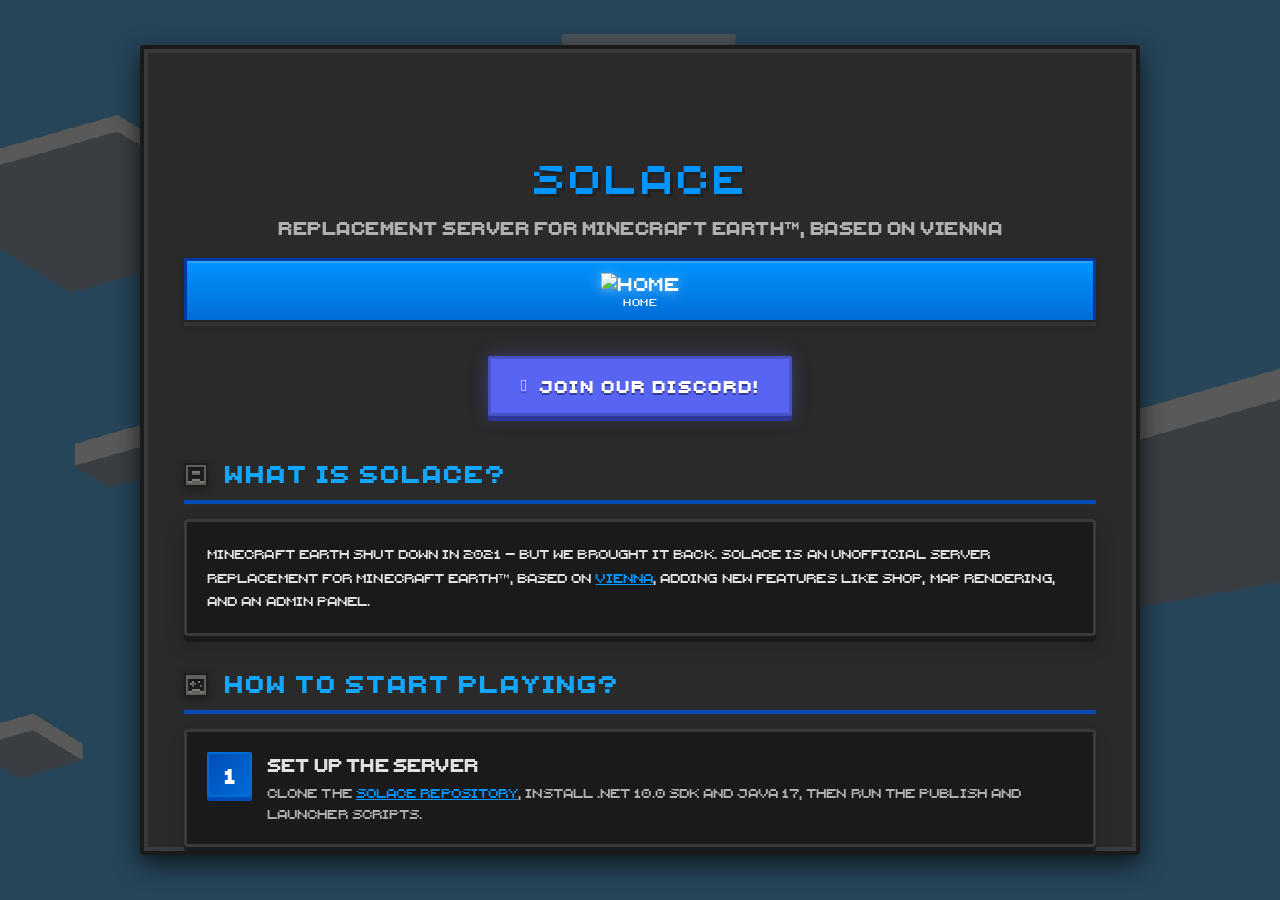
==== commit 0571b9da: "Undo Removing FA Icons" ====
--- a/index.html
+++ b/index.html
@@ -43,6 +43,7 @@
         }
     </style>
     <link href="https://fonts.googleapis.com/css2?family=Inter:wght@400;500;600&display=swap" rel="stylesheet">
+    <link href="/ajax/libs/font-awesome/6.0.0/css/all.min.css" rel="stylesheet">
     <meta name="description" content="Replacement server for Minecraft Earth™, based on Vienna">
     <meta name="keywords" content="minecraft, minecraft earth, minecraft earth revival, solace, vienna .net">
     <meta name="author" content="Earth Restored Team">
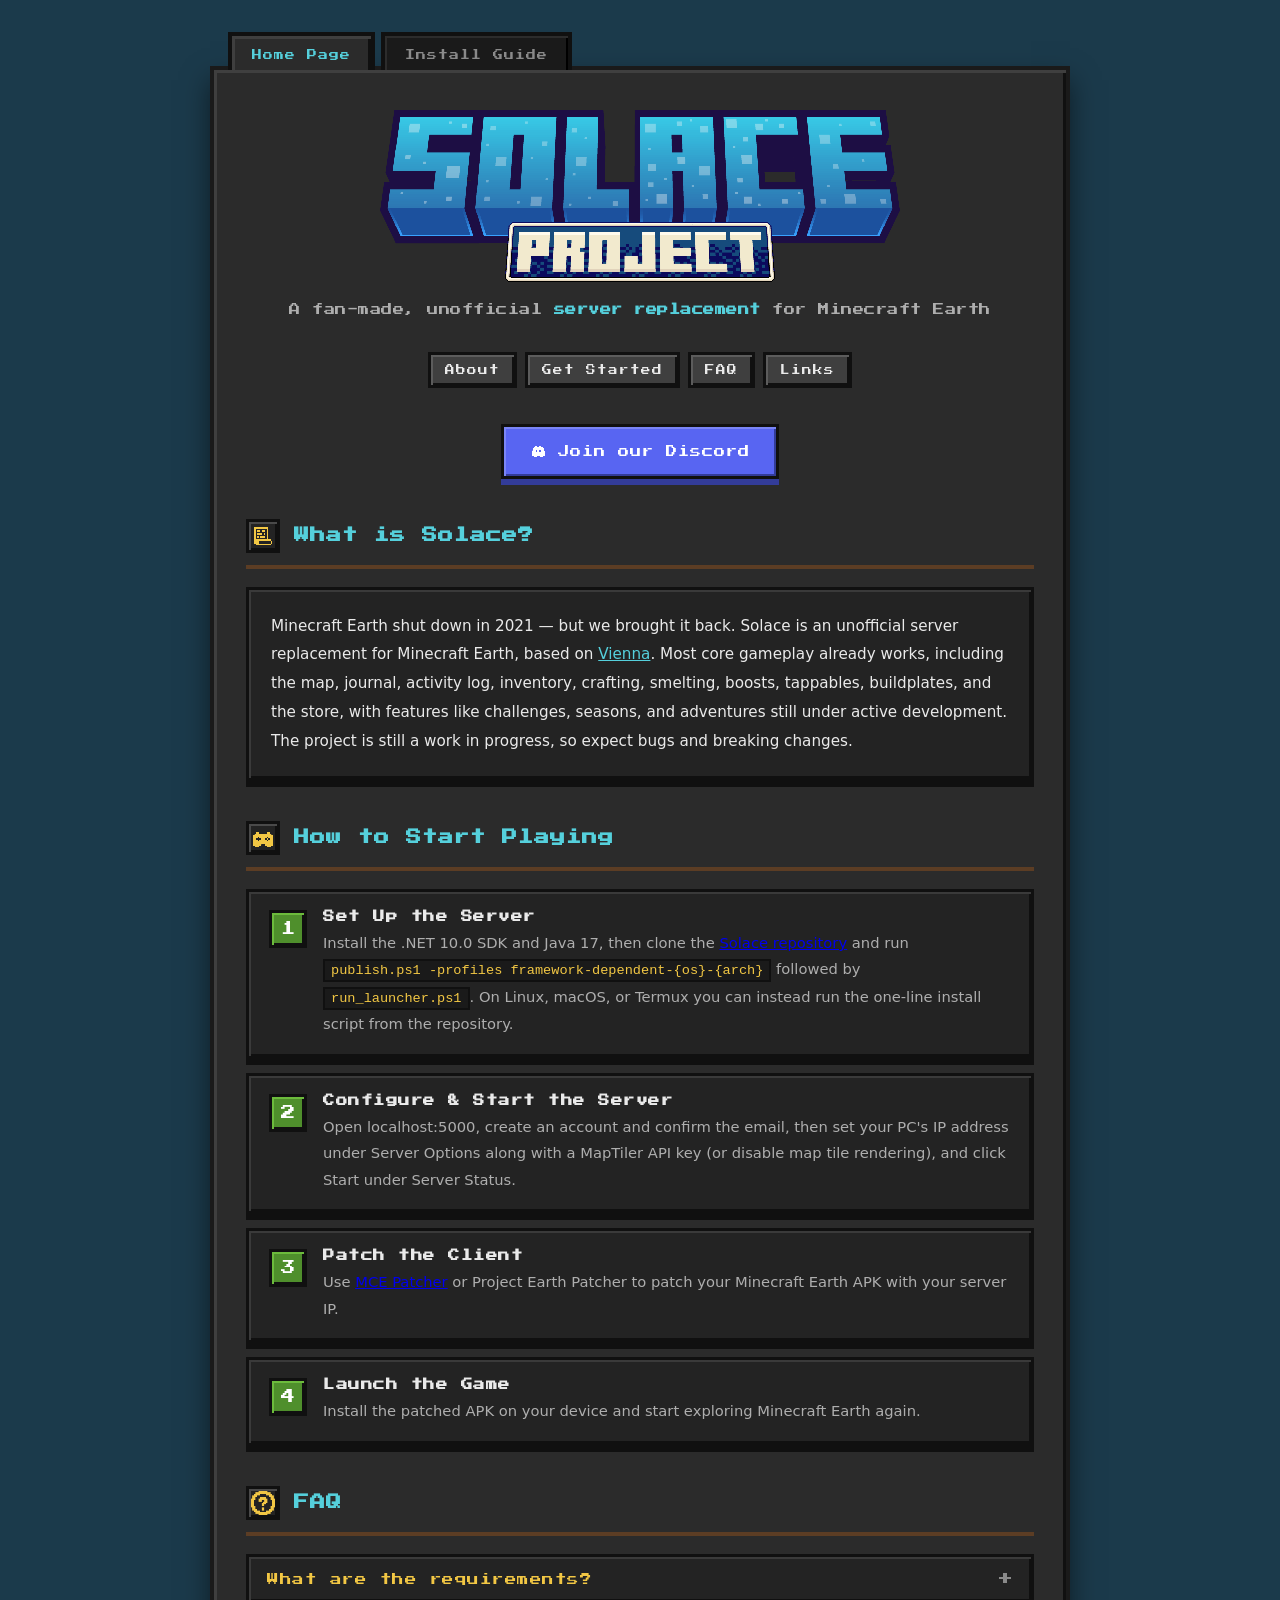
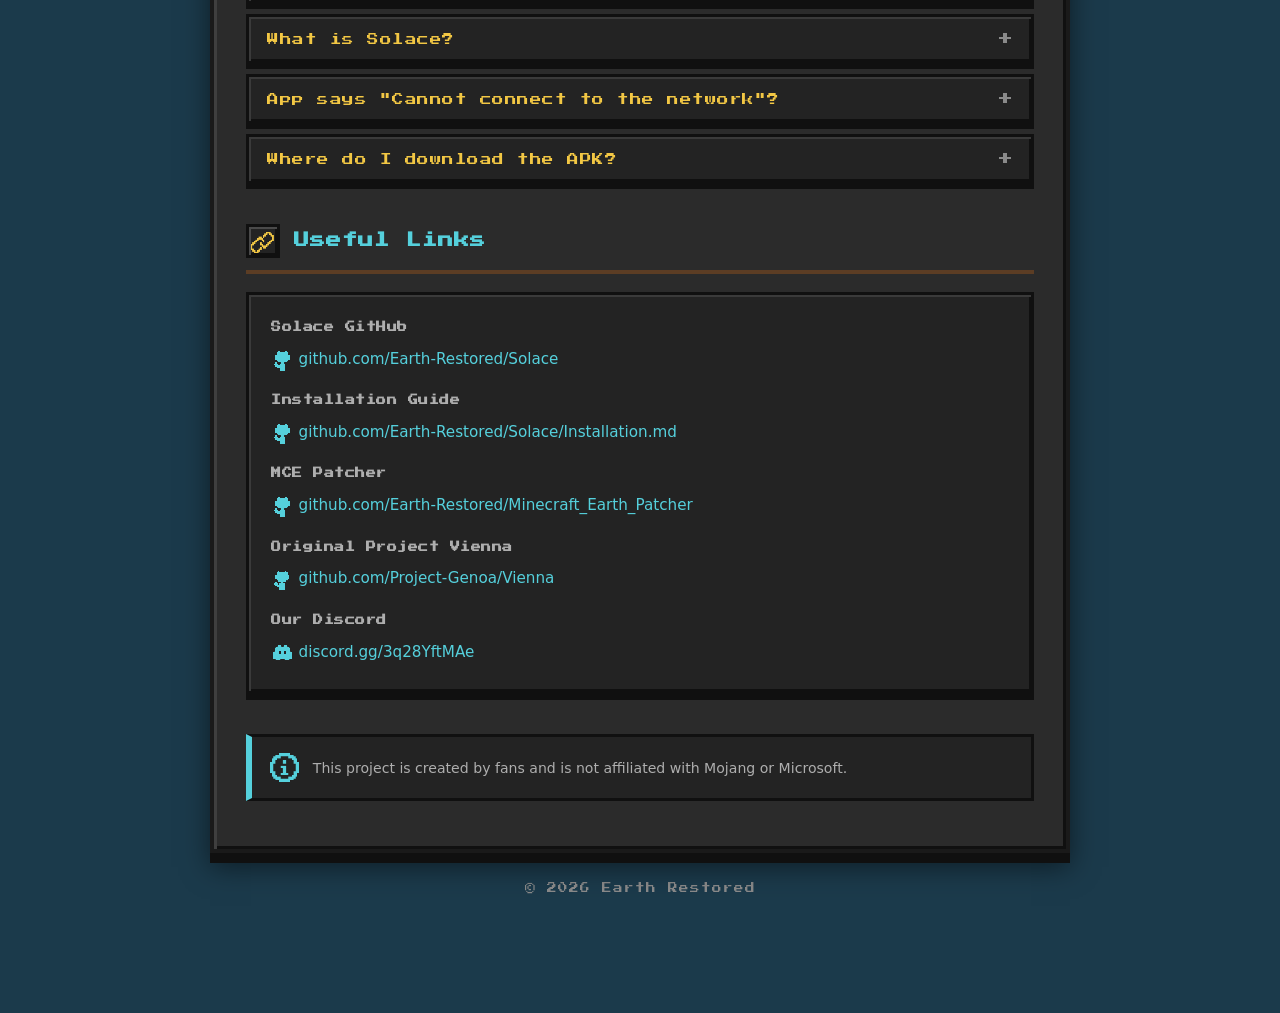
==== commit cb53d23a: "Update Website" ====
--- a/index.html
+++ b/index.html
@@ -2,123 +2,44 @@
 <html lang="en-US">
 
 <head>
-    <meta http-equiv="Content-Type" content="text/html; charset=UTF-8" />
-    <meta name="viewport"
-        content="width=device-width, initial-scale=1.0, maximum-scale=1.0, user-scalable=no, viewport-fit=cover">
-    <meta name="mobile-web-app-capable" content="yes">
-    <meta name="apple-mobile-web-app-capable" content="yes">
-    <meta name="format-detection" content="telephone=no">
-    <title>Earth Restored</title>
+    <meta charset="UTF-8" />
+    <meta name="viewport" content="width=device-width, initial-scale=1.0, viewport-fit=cover">
+    <title>Solace — Earth Restored</title>
     <link rel="icon" type="image/png" href="assets/icon/favicon.png">
-    <style>
-        /* Minecraft Five */
-        @font-face {
-            font-family: 'Minecraft';
-            src: url('assets/fonts/minecraftfive-regular.ttf') format('truetype');
-            font-weight: 400;
-            font-style: normal;
-        }
-
-        @font-face {
-            font-family: 'Minecraft';
-            src: url('assets/fonts/minecraftfive-bold.ttf') format('truetype');
-            font-weight: 700;
-            font-style: normal;
-        }
-
-        /* MinecraftSeven */
-        @font-face {
-            font-family: 'MinecraftSeven';
-            src: url('assets/fonts/minecraftseven.ttf') format('truetype');
-            font-weight: 400;
-            font-style: normal;
-        }
-
-        /* NotoSans */
-        @font-face {
-            font-family: 'NotoSans';
-            src: url('assets/fonts/notosans-regular.ttf') format('truetype');
-            font-weight: 400;
-            font-style: normal;
-        }
-    </style>
-    <link href="https://fonts.googleapis.com/css2?family=Inter:wght@400;500;600&display=swap" rel="stylesheet">
-    <link href="/ajax/libs/font-awesome/6.0.0/css/all.min.css" rel="stylesheet">
-    <meta name="description" content="Replacement server for Minecraft Earth™, based on Vienna">
-    <meta name="keywords" content="minecraft, minecraft earth, minecraft earth revival, solace, vienna .net">
+    <link rel="preconnect" href="https://fonts.googleapis.com">
+    <link rel="preconnect" href="https://fonts.gstatic.com" crossorigin>
+    <link href="https://fonts.googleapis.com/css2?family=Press+Start+2P&display=swap" rel="stylesheet">
+    <meta name="description" content="Solace is a fan-made, unofficial server replacement for Minecraft Earth.">
+    <meta name="keywords" content="solace, earth restored, minecraft earth revival, vienna">
     <meta name="author" content="Earth Restored Team">
     <meta name="robots" content="index, follow">
-    <meta http-equiv="Content-Security-Policy"
-        content="default-src *; script-src * 'unsafe-inline' 'unsafe-eval'; style-src * 'unsafe-inline'; img-src * data: blob:; font-src * data:; connect-src *; frame-src *;">
-    <meta property="og:title" content="Earth Restored">
-    <meta property="og:description" content="Replacement server for Minecraft Earth™, based on Vienna">
+    <meta property="og:title" content="Solace — Earth Restored">
+    <meta property="og:description" content="A fan-made, unofficial server replacement for Minecraft Earth.">
     <meta property="og:type" content="website">
-    <meta property="og:url" content="https://earth-restored.github.io/">
-    <meta property="og:image" content="assets/icon/banner.png">
-    <meta name="twitter:card" content="summary">
-    <meta name="twitter:title" content="Earth Restored">
-    <meta name="twitter:description" content="Replacement server for Minecraft Earth™, based on Vienna">
-    <!-- Google tag (gtag.js) - REMOVED -->
-    <link rel="manifest" href="manifest.json">
-    <meta name="theme-color" content="#004CB7">
-    <meta name="apple-mobile-web-app-capable" content="yes">
-    <meta name="apple-mobile-web-app-status-bar-style" content="black-translucent">
-    <meta name="apple-mobile-web-app-title" content="MCEarth">
-    <link rel="apple-touch-icon">
-    <link rel="apple-touch-icon" sizes="152x152">
-    <link rel="apple-touch-icon" sizes="180x180">
-    <link rel="apple-touch-icon" sizes="167x167">
-    <meta name="msapplication-TileColor" content="#004CB7">
-    <meta name="msapplication-TileImage" content="icon-192.png">
-    <meta name="msapplication-config" content="none">
+    <meta property="og:image" content="assets/branding/open_graph.png">
+    <meta name="theme-color" content="#1b3a4b">
     <style>
         :root {
-            /* Background Colors */
-            --bg-container: #2a2a2a;
-            --bg-dark: #1a1a1a;
-            --bg-darker: #5a4a3a;
-            
-            /* Text Colors */
-            --text-primary: #e0e0e0;
-            --text-secondary: #b0b0b0;
-            --text-accent-bright: #0094FF;
-            --text-accent-cyan: #13A7FF;
-            --text-white: white;
-            --text-hover-green: #66b3ff;
-            
-            /* Blue Accent Colors */
-            --blue-bright: #0195FF;
-            --blue-medium: #006CD7;
-            --blue-dark: #004CB7;
-            --blue-darker: #003AA5;
-            
-            /* Discord Purple */
-            --discord-purple: #5865F2;
-            --discord-purple-dark: #4752c4;
-            --discord-purple-darker: #2e3799;
-            --discord-purple-darkest: #3d47a0;
-            
-            /* Border Colors */
-            --border-dark: #3a3a3a;
-            
-            /* Accent Colors */
-            --accent-green-dark: #003d8f;
-            --accent-green-bright: #0088f0;
-            
-            /* Semi-transparent Colors */
-            --overlay-light: rgba(0, 0, 0, 0.45);
-            --overlay-medium: rgba(0, 0, 0, 0.65);
-            --overlay-dark: rgba(0, 0, 0, 0.7);
-            --overlay-subtle-1: rgba(0, 0, 0, 0.2);
-            --overlay-subtle-2: rgba(0, 0, 0, 0.15);
-            --overlay-subtle-3: rgba(0, 0, 0, 0.3);
-            --overlay-subtle-4: rgba(0, 0, 0, 0.1);
-            --overlay-subtle-5: rgba(0, 0, 0, 0.4);
-            --white-translucent-1: rgba(255, 255, 255, 0.15);
-            --white-translucent-2: rgba(255, 255, 255, 0.4);
-            --discord-glow: rgba(88, 101, 242, 0.35);
-            --blue-glow: #0094FF99;
-            --blue-glow-faint: #0094FF4d;
+            --grass: #6cbb3c;
+            --grass-dark: #4f8f2c;
+            --dirt: #7a5230;
+            --dirt-dark: #5c3d24;
+            --panel: #2b2b2b;
+            --panel-dark: #1a1a1a;
+            --panel-light: #3f3f3f;
+            --border-light: #5c5c5c;
+            --border-dark: #101010;
+            --slot: #232323;
+            --text-primary: #eaeaea;
+            --text-secondary: #aeaeae;
+            --text-muted: #8a8a8a;
+            --accent-cyan: #55d0dc;
+            --accent-cyan-dark: #2f9aa5;
+            --accent-gold: #f2c744;
+            --discord: #5865f2;
+            --discord-dark: #454fbf;
+            --discord-darker: #333c99;
+            --sky-bottom: #1b3a4b;
         }
 
         * {
@@ -127,292 +48,134 @@
             box-sizing: border-box;
         }
 
+        html {
+            scroll-behavior: smooth;
+            scrollbar-width: none;
+            -ms-overflow-style: none;
+        }
+
+        html::-webkit-scrollbar {
+            display: none;
+        }
+
         body {
-            font-family: 'Minecraft', 'NotoSans', monospace;
+            font-family: 'Press Start 2P', monospace;
+            color: var(--text-primary);
             min-height: 100vh;
-            display: flex;
-            justify-content: center;
-            align-items: center;
-            padding: 20px;
+            background: var(--sky-bottom);
+            padding: 32px 16px 120px;
+            image-rendering: pixelated;
             position: relative;
-            background: url('assets/backgrounds/background.png') center center / cover no-repeat fixed;
-            font-feature-settings: "kern" 0, "liga" 0, "calt" 0;
-            text-rendering: -webkit-optimize-contrast;
-            text-rendering: optimize-contrast;
-            -webkit-font-smoothing: none;
-            -moz-osx-font-smoothing: unset;
-            font-smooth: never;
-            letter-spacing: 0.005em;
-            -webkit-text-size-adjust: 100%;
-            -ms-text-size-adjust: 100%;
-            touch-action: manipulation;
-            overscroll-behavior: contain;
-        }
-
-        @media (max-width: 768px) {
-            body {
-                padding: 10px;
-                font-size: 14px;
-                text-rendering: optimizeLegibility;
-                -webkit-font-smoothing: antialiased;
-                -moz-osx-font-smoothing: grayscale;
-                font-smooth: auto;
-                letter-spacing: 0.01em;
-            }
-
-            .container,
-            .tab-content,
-            .section,
-            h1,
-            h2,
-            h3,
-            h4,
-            h5,
-            h6,
-            .nav-tab,
-            .theme-btn,
-            .info-note span {
-                text-rendering: optimizeLegibility;
-                -webkit-font-smoothing: antialiased;
-                -moz-osx-font-smoothing: grayscale;
-                font-smooth: auto;
-                letter-spacing: 0.01em;
-            }
-        }
-
-        @media (max-width: 480px) {
-            body {
-                padding: 5px;
-                font-size: 12px;
-            }
-        }
-
-        @media (min-width: 769px) {
-            body {
-                text-rendering: -webkit-optimize-contrast;
-                text-rendering: optimize-contrast;
-                -webkit-font-smoothing: none;
-                -moz-osx-font-smoothing: unset;
-                font-smooth: never;
-                letter-spacing: 0.005em;
-            }
-
-            .container,
-            .tab-content,
-            .section,
-            h1,
-            h2,
-            h3,
-            h4,
-            h5,
-            h6,
-            .nav-tab,
-            .theme-btn,
-            .info-note span {
-                font-feature-settings: "kern" 0, "liga" 0, "calt" 0;
-                text-rendering: -webkit-optimize-contrast;
-                text-rendering: optimize-contrast;
-                -webkit-font-smoothing: none;
-                -moz-osx-font-smoothing: unset;
-                font-smooth: never;
-                letter-spacing: 0.005em;
-                image-rendering: pixelated;
-                image-rendering: -moz-crisp-edges;
-                image-rendering: crisp-edges;
-            }
-        }
-
-        .container,
-        .tab-content,
-        .section {
-            font-family: 'Minecraft', 'NotoSans', sans-serif !important;
-            font-feature-settings: "kern" 0, "liga" 0, "calt" 0;
-            text-rendering: -webkit-optimize-contrast;
-            text-rendering: optimize-contrast;
-            -webkit-font-smoothing: none;
-            -moz-osx-font-smoothing: unset;
-            font-smooth: never;
-            letter-spacing: 0.005em;
+            overflow-x: hidden;
+            scrollbar-width: none;
+            -ms-overflow-style: none;
+        }
+
+        body::-webkit-scrollbar {
+            display: none;
+        }
+
+        .terrain {
+            position: fixed;
+            left: 0;
+            right: 0;
+            bottom: 0;
+            height: 96px;
+            z-index: 0;
+            pointer-events: none;
+            background-image: url('assets/background/ground.png');
+            background-repeat: repeat-x;
+            background-size: 64px 96px;
             image-rendering: pixelated;
-            image-rendering: -moz-crisp-edges;
-            image-rendering: crisp-edges;
-        }
-
-        h1,
-        h2,
-        h3,
-        h4,
-        h5,
-        h6 {
-            font-family: 'Minecraft', 'Minecraft', 'NotoSans', sans-serif !important;
-            font-feature-settings: "kern" 0, "liga" 0, "calt" 0;
-            text-rendering: -webkit-optimize-contrast;
-            text-rendering: optimize-contrast;
-            -webkit-font-smoothing: none;
-            -moz-osx-font-smoothing: unset;
-            font-smooth: never;
-            letter-spacing: 0.01em;
-            image-rendering: pixelated;
-            image-rendering: -moz-crisp-edges;
-            image-rendering: crisp-edges;
-        }
-
-        .nav-tab,
-        .theme-btn {
-            font-family: 'MinecraftSeven', 'Minecraft', sans-serif !important;
-            font-feature-settings: "kern" 0, "liga" 0, "calt" 0;
-            text-rendering: -webkit-optimize-contrast;
-            text-rendering: optimize-contrast;
-            -webkit-font-smoothing: none;
-            -moz-osx-font-smoothing: unset;
-            font-smooth: never;
-            letter-spacing: 0.02em;
-            image-rendering: pixelated;
-            image-rendering: -moz-crisp-edges;
-            image-rendering: crisp-edges;
-        }
-
-        body {
-            font-feature-settings: "kern" 0, "liga" 0, "calt" 0;
-            text-rendering: -webkit-optimize-contrast;
-            text-rendering: optimize-contrast;
-            -webkit-font-smoothing: none;
-            -moz-osx-font-smoothing: unset;
-            font-smooth: never;
-            image-rendering: pixelated;
-            image-rendering: -moz-crisp-edges;
-            image-rendering: crisp-edges;
-        }
-
-        @-moz-document url-prefix() {
-
-            .container,
-            .tab-content,
-            .section,
-            h1,
-            h2,
-            h3,
-            h4,
-            h5,
-            h6,
-            .nav-tab,
-            .theme-btn,
-            .info-note span {
-                text-rendering: optimizeLegibility;
-                -moz-osx-font-smoothing: grayscale;
-            }
-        }
-
-        @media screen and (-webkit-min-device-pixel-ratio:0) {
-
-            .container,
-            .tab-content,
-            .section,
-            h1,
-            h2,
-            h3,
-            h4,
-            h5,
-            h6,
-            .nav-tab,
-            .theme-btn,
-            .info-note span {
-                text-rendering: -webkit-optimize-contrast;
-                -webkit-font-smoothing: none;
-                -webkit-text-stroke: 0.01em transparent;
-            }
-        }
-
-        body::before {
-            content: '';
+            clip-path: polygon(0 100%, 0 40%, 8% 40%, 8% 65%, 16% 65%, 16% 20%, 24% 20%, 24% 55%, 32% 55%, 32% 30%, 40% 30%, 40% 70%, 48% 70%, 48% 45%, 56% 45%, 56% 15%, 64% 15%, 64% 60%, 72% 60%, 72% 35%, 80% 35%, 80% 65%, 88% 65%, 88% 25%, 96% 25%, 96% 50%, 100% 50%, 100% 100%);
+        }
+
+        #page-load-bar {
             position: fixed;
             top: 0;
             left: 0;
-            width: 100%;
-            height: 100%;
-            background: var(--overlay-light);
-            pointer-events: none;
-            z-index: 0;
-        }
-
-        @keyframes float {
-
-            0%,
-            100% {
-                transform: translateY(0px);
-            }
-
-            50% {
-                transform: translateY(-20px);
-            }
-        }
-
-        body {
-            background: url('assets/backgrounds/background.png') center center / cover no-repeat fixed;
-        }
-
-        body::before {
-            background: var(--overlay-medium);
-        }
-
-        .container {
-            background: var(--bg-container);
-            color: var(--text-primary);
-            border-color: var(--bg-dark);
-            box-shadow: 0 8px 24px var(--overlay-dark), inset 0 0 0 4px var(--border-dark);
-            border-radius: 4px;
-            max-width: 1000px;
-            width: 100%;
-            padding: 40px;
-            padding-bottom: 50px;
+            width: 0%;
+            height: 6px;
+            background-image: repeating-linear-gradient(90deg, var(--grass) 0 8px, var(--grass-dark) 8px 16px);
+            z-index: 9999;
+            box-shadow: 0 0 0 2px var(--panel-dark);
+            transition: width 0.3s ease;
+        }
+
+        .wrap {
             position: relative;
             z-index: 1;
-            max-height: 90vh;
-            overflow-y: auto;
-            border: 4px solid var(--bg-dark);
-        }
-
-        .container::-webkit-scrollbar {
-            width: 14px;
-        }
-
-        .container::-webkit-scrollbar-track {
-            background: var(--bg-dark);
-            border-radius: 0px;
-            border: 2px solid var(--border-dark);
-        }
-
-        .container::-webkit-scrollbar-thumb {
-            background: linear-gradient(180deg, var(--blue-bright) 0%, var(--blue-medium) 100%);
-            border-radius: 0px;
-            border: 2px solid var(--blue-darker);
-        }
-
-        
-
+            max-width: 860px;
+            margin: 0 auto;
+        }
+
+        .panel {
+            background: var(--panel);
+            border: 4px solid var(--panel-dark);
+            box-shadow:
+                inset 3px 3px 0 var(--panel-light),
+                inset -3px -3px 0 var(--border-dark),
+                0 10px 0 var(--border-dark),
+                0 14px 26px rgba(0, 0, 0, 0.5);
+            padding: 40px 32px 48px;
+        }
 
         h1 {
             text-align: center;
-            color: var(--text-accent-bright);
-            margin-bottom: 10px;
-            font-size: 2.5rem;
-            margin-top: 60px;
-            font-family: 'Minecraft', 'Minecraft', sans-serif;
-            font-weight: 400;
-            text-transform: uppercase;
-            letter-spacing: 4px;
-            text-shadow: 3px 3px 0 var(--overlay-subtle-1);
-            filter: drop-shadow(0 4px 12px var(--blue-glow)), drop-shadow(0 0 30px var(--blue-glow-faint));
+            font-size: clamp(1.6rem, 5vw, 2.4rem);
+            letter-spacing: 2px;
+            color: var(--grass);
+            text-shadow: 4px 4px 0 var(--border-dark);
+            margin-bottom: 18px;
+        }
+
+        .banner {
+            display: block;
+            width: 100%;
+            max-width: 520px;
+            height: auto;
+            margin: 0 auto 18px;
         }
 
         .subtitle {
             text-align: center;
+            font-size: 0.7rem;
+            line-height: 1.8;
             color: var(--text-secondary);
-            margin-bottom: 20px;
-            font-size: 1.1rem;
-            font-family: 'Minecraft', 'Minecraft', sans-serif;
-            font-weight: 600;
+            margin-bottom: 32px;
             letter-spacing: 0.5px;
+        }
+
+        .subtitle strong {
+            color: var(--accent-cyan);
+        }
+
+        nav.blocks {
+            display: flex;
+            flex-wrap: wrap;
+            gap: 8px;
+            justify-content: center;
+            margin-bottom: 36px;
+        }
+
+        nav.blocks a {
+            font-family: inherit;
+            font-size: 0.6rem;
+            color: var(--text-primary);
+            text-decoration: none;
+            background: var(--panel-light);
+            border: 3px solid var(--border-dark);
+            box-shadow: inset 2px 2px 0 #5c5c5c, inset -2px -2px 0 var(--border-dark);
+            padding: 10px 14px;
+            letter-spacing: 1px;
+            transition: transform 0.1s steps(2), background-color 0.1s;
+        }
+
+        nav.blocks a:hover,
+        nav.blocks a:focus-visible {
+            background: var(--accent-cyan-dark);
+            transform: translateY(-3px);
+            outline: none;
         }
 
         .discord-banner {
@@ -420,737 +183,922 @@
             margin-bottom: 40px;
         }
 
-        .discord-btn {
+        .btn {
             display: inline-flex;
             align-items: center;
-            gap: 10px;
-            padding: 15px 30px;
-            background: var(--discord-purple);
-            color: var(--text-white);
-            border: 3px solid var(--discord-purple-dark);
-            border-radius: 2px;
-            font-size: 1.05rem;
-            font-weight: 900;
-            font-family: 'Minecraft', sans-serif;
+            gap: 12px;
+            font-family: inherit;
+            font-size: 0.7rem;
+            letter-spacing: 1px;
+            color: #fff;
+            text-decoration: none;
+            background: var(--discord);
+            border: 3px solid var(--border-dark);
+            box-shadow: inset 2px 2px 0 #7a85f5, inset -2px -2px 0 var(--discord-darker), 0 6px 0 var(--discord-darker);
+            padding: 16px 26px;
             cursor: pointer;
-            transition: all 0.15s;
-            text-decoration: none;
-            box-shadow: 0 5px 0 var(--discord-purple-darker), 0 0 18px var(--discord-glow);
-            text-transform: uppercase;
-            letter-spacing: 2px;
-            text-shadow: 0 2px 0 var(--overlay-subtle-5);
-        }
-
-        .discord-btn:hover {
-            background: var(--discord-purple-dark);
-            transform: translateY(-2px);
-            box-shadow: 0 7px 0 var(--discord-purple-darkest);
-        }
-
-        .discord-btn:active {
+            transition: transform 0.1s steps(2);
+        }
+
+        .btn:hover,
+        .btn:focus-visible {
+            transform: translateY(-3px);
+            outline: none;
+        }
+
+        .btn:active {
             transform: translateY(3px);
-            box-shadow: 0 2px 0 #3d47a0;
-        }
-
-        .section {
-            margin-bottom: 30px;
+            box-shadow: inset 2px 2px 0 #7a85f5, inset -2px -2px 0 var(--discord-darker), 0 1px 0 var(--discord-darker);
+        }
+
+        .tab-bar {
+            display: flex;
+            gap: 6px;
+            margin: 0 0 -4px 18px;
+            position: relative;
+            z-index: 2;
+        }
+
+        .tab-btn {
+            font-family: inherit;
+            font-size: 0.62rem;
+            letter-spacing: 1px;
+            color: var(--text-muted);
+            background: var(--panel-dark);
+            border: 4px solid var(--border-dark);
+            border-bottom: none;
+            box-shadow: inset 2px 2px 0 #2c2c2c, inset -2px 0 0 #000;
+            padding: 14px 20px 10px;
+            cursor: pointer;
+            transform: translateY(0);
+            transition: transform 0.1s steps(2), background-color 0.1s, color 0.1s;
+        }
+
+        .tab-btn:hover:not(.active) {
+            color: var(--text-primary);
+            background: #333;
+        }
+
+        .tab-btn.active {
+            background: var(--panel);
+            color: var(--accent-cyan);
+            transform: translateY(0);
+            box-shadow: inset 3px 3px 0 var(--panel-light), inset -3px 0 0 var(--border-dark);
+            z-index: 3;
+        }
+
+        .panel {
+            position: relative;
+        }
+
+        .tab-panel {
+            display: none;
+        }
+
+        .tab-panel.active {
+            display: block;
+        }
+
+        section {
+            margin-bottom: 40px;
+        }
+
+        pre {
+            background: var(--panel-dark);
+            border: 3px solid var(--border-dark);
+            box-shadow: inset 2px 2px 0 #000, inset -2px -2px 0 #333;
+            padding: 14px 16px;
+            overflow-x: auto;
+            margin: 10px 0;
+            scrollbar-width: none;
+            -ms-overflow-style: none;
+        }
+
+        pre::-webkit-scrollbar {
+            display: none;
+        }
+
+        pre code {
+            font-family: 'Consolas', 'Courier New', monospace;
+            font-size: 0.82rem;
+            color: var(--grass);
+            line-height: 1.6;
+            background: none;
+            border: none;
+            padding: 0;
+        }
+
+        .card code,
+        .step-content code,
+        .faq-answer code {
+            font-family: 'Consolas', 'Courier New', monospace;
+            background: var(--panel-dark);
+            border: 2px solid var(--border-dark);
+            color: var(--accent-gold);
+            padding: 2px 6px;
+            font-size: 0.85rem;
+        }
+
+        .card ul,
+        .step-content ul {
+            font-family: 'Segoe UI', system-ui, sans-serif;
+            font-size: 0.95rem;
+            line-height: 1.9;
+            color: var(--text-primary);
+            padding-left: 22px;
+        }
+
+        .card ul li,
+        .step-content ul li {
+            margin-bottom: 6px;
+        }
+
+        .card h4 {
+            font-family: 'Press Start 2P', monospace;
+            font-size: 0.62rem;
+            letter-spacing: 0.5px;
+            color: var(--accent-gold);
+            margin: 18px 0 10px;
+        }
+
+        .card h4:first-child {
+            margin-top: 0;
+        }
+
+        .compat-table {
+            width: 100%;
+            border-collapse: collapse;
+            font-family: 'Segoe UI', system-ui, sans-serif;
+            font-size: 0.85rem;
+            margin: 10px 0;
+        }
+
+        .compat-table th,
+        .compat-table td {
+            border: 2px solid var(--border-dark);
+            padding: 10px 12px;
+            text-align: left;
+            color: var(--text-primary);
+        }
+
+        .compat-table th {
+            background: var(--panel-light);
+            color: var(--accent-cyan);
+            font-family: 'Press Start 2P', monospace;
+            font-size: 0.55rem;
+            letter-spacing: 0.5px;
+        }
+
+        .compat-table td {
+            background: var(--panel-dark);
+            color: var(--text-secondary);
         }
 
         .section-title {
-            font-size: 1.5rem;
-            color: var(--text-accent-cyan);
-            font-weight: 800;
-            margin-bottom: 15px;
-            padding-bottom: 10px;
-            border-bottom: 4px solid var(--blue-dark);
-            font-family: 'Minecraft', 'Minecraft', sans-serif;
-            text-transform: uppercase;
-            letter-spacing: 2px;
-        }
-
-        .info-card {
-            background: var(--bg-dark);
-            padding: 20px;
-            border-radius: 4px;
-            margin-bottom: 20px;
-            border: 3px solid var(--border-dark);
-            box-shadow: 0 6px 0 var(--bg-dark), 0 8px 20px var(--overlay-subtle-1);
-        }
-
-        .info-card p {
-            line-height: 1.8;
-            color: var(--text-primary);
-            font-family: 'Minecraft', sans-serif;
-            font-weight: 400;
-            font-size: 0.82rem;
-        }
-
-        .authors {
-            display: grid;
-            grid-template-columns: repeat(auto-fit, minmax(250px, 1fr));
-            gap: 15px;
-        }
-
-        .author-card {
-            background: var(--bg-dark);
-            padding: 20px;
-            border-radius: 4px;
-            text-align: center;
-            transition: all 0.15s;
-            border: 3px solid var(--border-dark);
-            box-shadow: 0 6px 0 var(--bg-dark), 0 8px 20px var(--overlay-subtle-1);
-        }
-
-        .author-card:hover {
-            transform: translateY(-4px);
-            box-shadow: 0 10px 0 var(--bg-dark), 0 12px 25px var(--overlay-subtle-3);
-        }
-
-        .author-name {
-            font-size: clamp(0.6rem, 2vw, 1.1rem);
-            font-weight: 700;
-            color: var(--text-primary);
-            margin-bottom: 5px;
-            font-family: 'Minecraft', 'Minecraft', sans-serif;
-            word-break: break-word;
-            overflow-wrap: break-word;
-        }
-
-        .author-role {
-            font-size: 0.9rem;
-            color: var(--text-accent-cyan);
-            margin-bottom: 15px;
-            font-weight: 600;
-            text-transform: uppercase;
-            letter-spacing: 0.5px;
-        }
-
-        .author-links {
             display: flex;
-            flex-direction: column;
-            gap: 8px;
-        }
-
-        .link {
-            color: var(--text-accent-bright);
-            text-decoration: none;
-            font-size: 0.9rem;
-            transition: all 0.15s;
+            align-items: center;
+            gap: 14px;
+            font-size: 0.95rem;
+            letter-spacing: 1px;
+            color: var(--accent-cyan);
+            margin-bottom: 18px;
+            padding-bottom: 12px;
+            border-bottom: 4px solid var(--dirt-dark);
+        }
+
+        .slot {
+            width: 34px;
+            height: 34px;
+            flex-shrink: 0;
             display: flex;
             align-items: center;
             justify-content: center;
-            gap: 8px;
-            font-weight: 600;
-        }
-
-        .link:hover {
-            color: var(--text-hover-green);
-            transform: translateX(3px);
-        }
-
-        @media (max-width: 768px) {
-            .authors {
-                grid-template-columns: 1fr;
-                gap: 10px;
-                width: 100%;
-                box-sizing: border-box;
-                padding: 0 8px;
-            }
-
-            .author-card {
-                width: 100%;
-                box-sizing: border-box;
-                box-shadow: 0 4px 0 var(--bg-darker);
-                padding: 16px;
-            }
-
-            .author-name {
-                font-size: 1rem;
-                line-height: 1.3;
-            }
-
-            .author-role {
-                font-size: 0.82rem;
-                line-height: 1.4;
-            }
-
-            .link {
-                font-size: 0.82rem;
-                padding: 8px 12px;
-            }
-        }
-
-        @media (max-width: 480px) {
-            .authors {
-                padding: 0 4px;
-                gap: 8px;
-            }
-
-            .author-card {
-                padding: 12px;
-            }
-
-            .author-name {
-                font-size: 0.9rem;
-            }
-
-            .author-role {
-                font-size: 0.78rem;
-            }
-
-            .link {
-                font-size: 0.78rem;
-                padding: 6px 10px;
-            }
+            background: var(--slot);
+            border: 3px solid var(--border-dark);
+            box-shadow: inset 2px 2px 0 #4a4a4a, inset -2px -2px 0 var(--border-dark);
+            color: var(--accent-gold);
+            font-size: 1rem;
+        }
+
+        [class^="solace-"] {
+            display: inline-block;
+            width: 1.5em;
+            height: 1.5em;
+            background-color: currentColor;
+            -webkit-mask-repeat: no-repeat;
+            mask-repeat: no-repeat;
+            -webkit-mask-position: center;
+            mask-position: center;
+            -webkit-mask-size: contain;
+            mask-size: contain;
+            image-rendering: pixelated;
+            vertical-align: middle;
+        }
+
+        .solace-discord {
+            -webkit-mask-image: url('assets/icons/discord.png');
+            mask-image: url('assets/icons/discord.png');
+        }
+
+        .solace-github {
+            -webkit-mask-image: url('assets/icons/github.png');
+            mask-image: url('assets/icons/github.png');
+        }
+
+        .solace-scroll {
+            -webkit-mask-image: url('assets/icons/scroll.png');
+            mask-image: url('assets/icons/scroll.png');
+        }
+
+        .solace-gamepad {
+            -webkit-mask-image: url('assets/icons/gamepad.png');
+            mask-image: url('assets/icons/gamepad.png');
+        }
+
+        .solace-question {
+            -webkit-mask-image: url('assets/icons/question.png');
+            mask-image: url('assets/icons/question.png');
+        }
+
+        .solace-link {
+            -webkit-mask-image: url('assets/icons/link.png');
+            mask-image: url('assets/icons/link.png');
+        }
+
+        .solace-info {
+            -webkit-mask-image: url('assets/icons/info.png');
+            mask-image: url('assets/icons/info.png');
+        }
+
+        .solace-desktop {
+            -webkit-mask-image: url('assets/icons/desktop.png');
+            mask-image: url('assets/icons/desktop.png');
+        }
+
+        .solace-network {
+            -webkit-mask-image: url('assets/icons/network.png');
+            mask-image: url('assets/icons/network.png');
+        }
+
+        .solace-bolt {
+            -webkit-mask-image: url('assets/icons/bolt.png');
+            mask-image: url('assets/icons/bolt.png');
+        }
+
+        .solace-server {
+            -webkit-mask-image: url('assets/icons/server.png');
+            mask-image: url('assets/icons/server.png');
+        }
+
+        .solace-mobile {
+            -webkit-mask-image: url('assets/icons/mobile.png');
+            mask-image: url('assets/icons/mobile.png');
+        }
+
+        .solace-cube {
+            -webkit-mask-image: url('assets/icons/cube.png');
+            mask-image: url('assets/icons/cube.png');
+        }
+
+        .card {
+            background: var(--slot);
+            border: 3px solid var(--border-dark);
+            box-shadow: inset 2px 2px 0 #3a3a3a, inset -2px -2px 0 var(--border-dark), 0 6px 0 var(--border-dark);
+            padding: 22px;
+        }
+
+        .card p {
+            font-family: 'Segoe UI', system-ui, sans-serif;
+            font-size: 0.95rem;
+            line-height: 1.9;
+            color: var(--text-primary);
+        }
+
+        .card a,
+        .faq-answer a,
+        .link-line a {
+            color: var(--accent-cyan);
         }
 
         .steps {
             display: flex;
             flex-direction: column;
-            gap: 15px;
+            gap: 14px;
         }
 
         .step {
             display: flex;
-            align-items: start;
-            gap: 15px;
-            background: var(--bg-dark);
-            padding: 20px;
-            border-radius: 4px;
+            align-items: flex-start;
+            gap: 16px;
+            background: var(--slot);
             border: 3px solid var(--border-dark);
-            box-shadow: 0 5px 0 var(--bg-dark), 0 7px 15px var(--overlay-subtle-2);
+            box-shadow: inset 2px 2px 0 #3a3a3a, inset -2px -2px 0 var(--border-dark), 0 6px 0 var(--border-dark);
+            padding: 18px 20px;
         }
 
         .step-number {
-            width: 45px;
-            height: 45px;
-            background: linear-gradient(135deg, var(--blue-dark) 0%, var(--blue-medium) 100%);
-            color: var(--text-white);
-            border-radius: 2px;
+            width: 38px;
+            height: 38px;
+            flex-shrink: 0;
             display: flex;
             align-items: center;
             justify-content: center;
-            font-weight: 900;
-            font-size: 1.4rem;
-            flex-shrink: 0;
-            border: 2px solid var(--blue-medium);
-            box-shadow: 0 4px 0 var(--blue-dark);
-            font-family: 'Minecraft', sans-serif;
-        }
-
-        .step-content {
-            min-width: 0;
-            flex: 1;
-            overflow: hidden;
+            background: var(--grass-dark);
+            border: 3px solid var(--border-dark);
+            box-shadow: inset 2px 2px 0 var(--grass), inset -2px -2px 0 var(--border-dark);
+            font-size: 0.9rem;
+            color: #fff;
         }
 
         .step-content h3 {
-            font-size: 1.1rem;
-            margin-bottom: 5px;
+            font-size: 0.72rem;
+            letter-spacing: 0.5px;
+            margin-bottom: 8px;
             color: var(--text-primary);
-            font-weight: 700;
         }
 
         .step-content p {
+            font-family: 'Segoe UI', system-ui, sans-serif;
+            font-size: 0.92rem;
+            line-height: 1.8;
             color: var(--text-secondary);
-            line-height: 1.6;
-            font-family: 'Minecraft', sans-serif;
-            font-weight: 400;
-            font-size: 0.82rem;
-        }
-
-        .faq-item {
-            background: var(--bg-dark);
-            padding: 15px 20px;
-            border-radius: 4px;
+        }
+
+        details.faq-item {
+            background: var(--slot);
+            border: 3px solid var(--border-dark);
+            box-shadow: inset 2px 2px 0 #3a3a3a, inset -2px -2px 0 var(--border-dark), 0 5px 0 var(--border-dark);
+            padding: 14px 18px;
             margin-bottom: 10px;
-            border: 3px solid var(--border-dark);
-            box-shadow: 0 4px 0 var(--bg-dark), 0 6px 15px var(--overlay-subtle-2);
-        }
-
-        .faq-question {
-            font-weight: 700;
-            color: var(--text-accent-bright);
-            margin-bottom: 8px;
+        }
+
+        details.faq-item summary {
+            list-style: none;
+            cursor: pointer;
             display: flex;
             align-items: center;
             gap: 10px;
-            font-size: 1.05rem;
+            font-size: 0.72rem;
+            letter-spacing: 0.5px;
+            color: var(--accent-gold);
+        }
+
+        details.faq-item summary::-webkit-details-marker {
+            display: none;
+        }
+
+        details.faq-item summary::after {
+            content: '+';
+            margin-left: auto;
+            font-size: 1rem;
+            color: var(--text-muted);
+        }
+
+        details.faq-item[open] summary::after {
+            content: '-';
         }
 
         .faq-answer {
+            font-family: 'Segoe UI', system-ui, sans-serif;
+            font-size: 0.92rem;
+            line-height: 1.8;
             color: var(--text-secondary);
-            line-height: 1.6;
-            font-family: 'Minecraft', sans-serif;
-            font-weight: 400;
-            font-size: 0.82rem;
+            margin-top: 12px;
+            padding-left: 26px;
+        }
+
+        .link-line {
+            font-family: 'Segoe UI', system-ui, sans-serif;
+            font-size: 0.95rem;
+            line-height: 2.2;
+            color: var(--text-primary);
+        }
+
+        .link-line strong {
+            display: block;
+            font-family: 'Press Start 2P', monospace;
+            font-size: 0.62rem;
+            letter-spacing: 0.5px;
+            color: var(--text-secondary);
+            margin-bottom: 4px;
+            margin-top: 14px;
+        }
+
+        .link-line:first-child strong {
+            margin-top: 0;
+        }
+
+        .link-line a {
+            text-decoration: none;
+        }
+
+        .link-line a:hover {
+            text-decoration: underline;
         }
 
         .info-note {
             display: flex;
             align-items: center;
-            gap: 10px;
-            padding: 15px;
-            background: var(--bg-dark);
-            border-left: 5px solid var(--text-accent-cyan);
-            border-radius: 2px;
-            margin-top: 20px;
+            gap: 14px;
+            background: var(--slot);
             border: 3px solid var(--border-dark);
-            box-shadow: none;
+            border-left: 6px solid var(--accent-cyan);
+            padding: 16px 18px;
+            font-family: 'Segoe UI', system-ui, sans-serif;
+            font-size: 0.88rem;
+            color: var(--text-secondary);
         }
 
         .info-note i {
-            color: var(--text-accent-cyan);
-            font-size: 1.3rem;
-        }
-
-        .info-note span {
-            color: var(--text-secondary);
-            font-weight: 700;
-            font-family: 'Minecraft', sans-serif;
-        }
-
-        .nav-tabs {
-            display: flex;
-            gap: 0;
-            margin-bottom: 0;
-            border-bottom: 4px solid var(--border-dark);
-            padding-bottom: 0px;
-            justify-content: stretch;
-            width: 100%;
-        }
-
-        .nav-tabs-wrapper {
-            margin-bottom: 30px;
-        }
-
-        .nav-tab {
-            flex: 1;
-            padding: 12px 8px;
-            border: 3px solid var(--border-dark);
-            border-bottom: none;
-            border-right: none;
-            background: var(--bg-dark);
-            color: var(--text-primary);
-            cursor: pointer;
-            border-radius: 0;
-            font-weight: 400;
-            font-size: 10px;
-            transition: all 0.15s;
-            position: relative;
-            box-shadow: inset 0 -3px 0 var(--overlay-subtle-4);
-            text-transform: uppercase;
-            letter-spacing: 0.5px;
-            font-family: 'MinecraftSeven', 'Minecraft', sans-serif;
-            -webkit-font-smoothing: none;
-            -moz-osx-font-smoothing: unset;
-            text-rendering: optimizeSpeed;
-            text-shadow: none;
-            display: flex;
-            flex-direction: column;
-            align-items: center;
-            justify-content: center;
-            gap: 4px;
+            color: var(--accent-cyan);
+            font-size: 1.2rem;
+        }
+
+        footer {
             text-align: center;
-            line-height: 1.2;
-        }
-
-        .nav-tab:first-child {
-            border-radius: 4px 0 0 0;
-            border-left: 3px solid var(--border-dark);
-        }
-
-        .nav-tab:last-child {
-            border-radius: 0 4px 0 0;
-            border-right: 3px solid var(--border-dark);
-        }
-
-        .nav-icon {
-            font-size: 1.2rem;
-            line-height: 1;
-        }
-
-        .nav-icon img {
-            width: 32px;
-            height: 32px;
-            object-fit: contain;
-            image-rendering: pixelated;
-            filter: drop-shadow(0 2px 3px rgba(0, 0, 0, 0.3));
-            transition: transform 0.15s;
-        }
-
-        .nav-tab.active .nav-icon img {
-            filter: drop-shadow(0 2px 6px rgba(255, 255, 255, 0.4)) brightness(1.1);
-        }
-
-        .nav-tab:hover .nav-icon img {
-            transform: scale(1.15) translateY(-2px);
-        }
-
-        .nav-tab:hover {
-            background: var(--bg-container);
-            transform: translateY(-3px);
-        }
-
-        .nav-tab.active {
-            background: linear-gradient(180deg, var(--blue-bright) 0%, var(--blue-medium) 100%);
-            color: var(--text-white);
-            box-shadow: inset 0 2px 0 var(--white-translucent-1), 0 5px 10px var(--overlay-subtle-1);
-            border-color: var(--blue-darker);
-            transform: translateY(-2px);
-        }
-
-        .tab-content {
-            display: none;
-        }
-
-        .tab-content.active {
-            display: block;
-            animation: fadeIn 0.3s ease-in;
-        }
-
-        @keyframes fadeIn {
-            from {
-                opacity: 0;
-                transform: translateY(10px);
+            margin-top: 30px;
+            font-size: 0.6rem;
+            letter-spacing: 1px;
+            color: var(--text-muted);
+        }
+
+        @media (max-width: 640px) {
+            .panel {
+                padding: 28px 18px 36px;
             }
 
-            to {
-                opacity: 1;
-                transform: translateY(0);
+            h1 {
+                letter-spacing: 1px;
             }
-        }
-
-        body .nav-tabs {
-            border-bottom-color: var(--border-dark);
-        }
-
-        body .nav-tab {
-            color: var(--text-primary);
-            background: var(--bg-dark);
-            border-color: var(--border-dark);
-        }
-
-        body .nav-tab:hover {
-            color: var(--text-primary);
-            background: var(--bg-container);
-        }
-
-        body .nav-tab.active {
-            color: var(--text-white);
-            background: linear-gradient(180deg, var(--blue-bright) 0%, var(--blue-medium) 100%);
-            border-color: var(--blue-darker);
-        }
-
-        body .info-note {
-            background: var(--bg-dark);
-            border-color: var(--border-dark);
-            box-shadow: none;
-        }
-
-        body .info-note i {
-            color: var(--text-accent-cyan);
-        }
-
-        body .info-note span {
-            color: var(--text-secondary);
-        }
-
-        body .container::-webkit-scrollbar-track {
-            background: var(--bg-dark);
-            border-color: var(--border-dark);
-        }
-
-        body .container::-webkit-scrollbar-thumb {
-            background: linear-gradient(180deg, var(--blue-bright) 0%, var(--blue-medium) 100%);
-            border-color: var(--blue-darker);
-        }
-
-        body footer span {
-            font-size: 1.2rem;
-            font-weight: 700;
-            letter-spacing: 1px;
-            color: var(--bg-container) !important;
-            text-shadow: 
-                1px 1px 1px var(--border-dark),
-                -1px -1px 1px var(--bg-dark),
-                0 0 1px var(--overlay-subtle-5) !important;
-            text-align: center;
-            display: block;
-            margin: 0 auto;
-            width: fit-content;
-            padding: 10px 20px;
-        }
-
-        /* Mobile optimizations */
-        @media (max-width: 768px) {
-            h1 {
-                font-size: 2rem;
-                margin-top: 0;
+
+            nav.blocks a {
+                flex: 1 1 40%;
+                text-align: center;
             }
 
-
-            .container {
-                padding: 30px 20px;
-                overflow-x: hidden;
+            .tab-bar {
+                margin-left: 8px;
             }
 
-            .nav-tab {
-                font-size: 0.68rem;
-                padding: 10px 4px;
+            .tab-btn {
+                padding: 12px 14px 8px;
+                font-size: 0.56rem;
             }
 
-            .nav-icon {
-                font-size: 1.2rem;
+            .compat-table {
+                font-size: 0.72rem;
+            }
+
+            .compat-table th,
+            .compat-table td {
+                padding: 8px 6px;
+            }
+        }
+
+        @media (prefers-reduced-motion: reduce) {
+            html {
+                scroll-behavior: auto;
+            }
+
+            * {
+                transition: none !important;
             }
         }
     </style>
 </head>
 
 <body>
-    <div id="page-load-bar"
-        style="position:fixed;top:0;left:0;width:0%;height:3px;background:linear-gradient(90deg,#003d8f,#0088f0,#0094FF,#0088f0);z-index:99999;box-shadow:0 0 8px #0088f0,0 0 2px #fff;transition:width 0.3s ease;border-radius:0 2px 2px 0;">
-    </div>
-    <script>
-        (function () {
-            const bar = document.getElementById('page-load-bar');
-            let w = 0;
-            const iv = setInterval(() => {
-                w += Math.random() * 15;
-                if (w > 85) w = 85;
-                bar.style.width = w + '%';
-            }, 200);
-            window.addEventListener('load', () => {
-                clearInterval(iv);
-                bar.style.width = '100%';
-                bar.style.transition = 'width 0.2s ease, opacity 0.5s ease 0.3s';
-                setTimeout(() => { bar.style.opacity = '0'; }, 300);
-                setTimeout(() => { bar.style.display = 'none'; }, 900);
-            });
-        })();
-    </script>
-    <div class="container">
-        <h1>Solace</h1>
-        <p class="subtitle">Replacement server for Minecraft Earth™, based on Vienna</p>
-        <div class="nav-tabs-wrapper">
-            <div class="nav-tabs">
-                <button class="nav-tab active" onclick="switchTab('home')"><span
-                        class="nav-icon"></span><span>Home</span></button>
-            </div>
+    <div id="page-load-bar"></div>
+    <div class="wrap">
+        <div class="tab-bar">
+            <button type="button" class="tab-btn active" data-tab="home">Home Page</button>
+            <button type="button" class="tab-btn" data-tab="install">Install Guide</button>
         </div>
-
-        <div id="home-tab" class="tab-content active">
+        <div class="panel">
+            <div id="tab-home" class="tab-panel active">
+            <img src="assets/branding/banner.png" alt="Solace" class="banner">
+
+            <p class="subtitle">A fan-made, unofficial <strong>server replacement</strong> for Minecraft Earth</p>
+
+            <nav class="blocks">
+                <a href="#about">About</a>
+                <a href="#play">Get Started</a>
+                <a href="#faq">FAQ</a>
+                <a href="#links">Links</a>
+            </nav>
+
             <div class="discord-banner">
-                <a href="https://discord.gg/3q28YftMAe" target="_blank" class="discord-btn">
-                    <i class="fab fa-discord"></i>
-                    <span>Join our Discord!</span>
+                <a href="https://discord.gg/3q28YftMAe" target="_blank" rel="noopener" class="btn">
+                    <i class="solace-discord"></i>
+                    <span>Join our Discord</span>
                 </a>
             </div>
-            <div class="section">
-                <h2 class="section-title" data-icon="about_icon.png">
+
+            <section id="about">
+                <h2 class="section-title">
+                    <span class="slot"><i class="solace-scroll"></i></span>
                     <span>What is Solace?</span>
                 </h2>
-                <div class="info-card">
-                    <p>Minecraft Earth shut down in 2021 — but we brought it back. Solace is an unofficial Server Replacement for Minecraft Earth™, based on <a href="https://github.com/Project-Genoa/Vienna" target="_blank" style="color: #0094FF;">Vienna</a>, adding new features like Shop, Map rendering, and an Admin panel.</p>
+                <div class="card">
+                    <p>Minecraft Earth shut down in 2021 — but we brought it back. Solace is an unofficial server
+                        replacement for Minecraft Earth, based on
+                        <a href="https://github.com/Project-Genoa/Vienna" target="_blank" rel="noopener">Vienna</a>.
+                        Most core gameplay already works, including the map, journal, activity log, inventory,
+                        crafting, smelting, boosts, tappables, buildplates, and the store, with features like
+                        challenges, seasons, and adventures still under active development. The project is still a
+                        work in progress, so expect bugs and breaking changes.
+                    </p>
                 </div>
-            </div>
-            <div class="section">
-                <h2 class="section-title" data-icon="controller_icon.png">
-                    <span>How to Start Playing?</span>
+            </section>
+
+            <section id="play">
+                <h2 class="section-title">
+                    <span class="slot"><i class="solace-gamepad"></i></span>
+                    <span>How to Start Playing</span>
                 </h2>
                 <div class="steps">
                     <div class="step">
                         <div class="step-number">1</div>
                         <div class="step-content">
                             <h3>Set Up the Server</h3>
-                            <p>Clone the <a href="https://github.com/Earth-Restored/Solace" target="_blank" style="color: #0094FF;">Solace repository</a>, install .NET 10.0 SDK and Java 17, then run the publish and launcher scripts.</p>
+                            <p>Install the .NET 10.0 SDK and Java 17, then clone the
+                                <a href="https://github.com/Earth-Restored/Solace" target="_blank"
+                                    rel="noopener">Solace repository</a> and run
+                                <code>publish.ps1 -profiles framework-dependent-{os}-{arch}</code> followed by
+                                <code>run_launcher.ps1</code>. On Linux, macOS, or Termux you can instead run the
+                                one-line install script from the repository.</p>
                         </div>
                     </div>
                     <div class="step">
                         <div class="step-number">2</div>
                         <div class="step-content">
-                            <h3>Configure &amp; Start Server</h3>
-                            <p>Open localhost:5000, create an account, set your PC&apos;s IP address in Server Options, and click Start.</p>
+                            <h3>Configure &amp; Start the Server</h3>
+                            <p>Open localhost:5000, create an account and confirm the email, then set your PC's IP
+                                address under Server Options along with a MapTiler API key (or disable map tile
+                                rendering), and click Start under Server Status.</p>
                         </div>
                     </div>
                     <div class="step">
                         <div class="step-number">3</div>
                         <div class="step-content">
                             <h3>Patch the Client</h3>
-                            <p>Use <a href="https://github.com/Earth-Restored/Minecraft_Earth_Patcher/releases" target="_blank" style="color: #0094FF;">MCE Patcher</a> or <a href="https://archive.org/download/dev.projectearth.patcher-1.0/dev.projectearth.patcher-1.0.apk" target="_blank" style="color: #0094FF;">Project Earth Patcher</a> to patch your Minecraft Earth APK with your server IP.</p>
+                            <p>Use <a href="https://github.com/Earth-Restored/Minecraft_Earth_Patcher/releases"
+                                    target="_blank" rel="noopener">MCE Patcher</a> or Project Earth Patcher to patch
+                                your Minecraft Earth APK with your server IP.</p>
                         </div>
                     </div>
                     <div class="step">
                         <div class="step-number">4</div>
                         <div class="step-content">
-                            <h3>Launch the Game!</h3>
-                            <p>Install the patched APK on your device and start exploring Minecraft Earth again!</p>
-                        </div>
-                    </div>
+                            <h3>Launch the Game</h3>
+                            <p>Install the patched APK on your device and start exploring Minecraft Earth again.</p>
+                        </div>
+                    </div>
+                </div>
+            </section>
+
+            <section id="faq">
+                <h2 class="section-title">
+                    <span class="slot"><i class="solace-question"></i></span>
+                    <span>FAQ</span>
+                </h2>
+                <details class="faq-item">
+                    <summary>What are the requirements?</summary>
+                    <div class="faq-answer">You need a PC running Windows or Linux, the .NET 10.0 SDK, and Java 17
+                        (JRE or JDK). macOS is untested, and high-end Android devices can run the server via
+                        Termux.</div>
+                </details>
+                <details class="faq-item">
+                    <summary>What is Solace?</summary>
+                    <div class="faq-answer">Solace is a replacement server for Minecraft Earth based on Project
+                        Vienna. It is not affiliated with, authorized, or endorsed by Microsoft or Mojang Studios.
+                        More info at
+                        <a href="https://github.com/Earth-Restored/Solace" target="_blank"
+                            rel="noopener">github.com/Earth-Restored/Solace</a>.
+                    </div>
+                </details>
+                <details class="faq-item">
+                    <summary>App says "Cannot connect to the network"?</summary>
+                    <div class="faq-answer">Make sure the server is running, check that your PC's IP address is
+                        correct, verify your firewall isn't blocking it, and ensure your phone and PC are on the same
+                        network.</div>
+                </details>
+                <details class="faq-item">
+                    <summary>Where do I download the APK?</summary>
+                    <div class="faq-answer">You need a legal copy of Minecraft Earth. We do not provide pre-patched
+                        APKs — use the MCE Patcher or Project Earth Patcher to patch your own APK.</div>
+                </details>
+            </section>
+
+            <section id="links">
+                <h2 class="section-title">
+                    <span class="slot"><i class="solace-link"></i></span>
+                    <span>Useful Links</span>
+                </h2>
+                <div class="card">
+                    <div class="link-line">
+                        <strong>Solace GitHub</strong>
+                        <a href="https://github.com/Earth-Restored/Solace" target="_blank" rel="noopener">
+                            <i class="solace-github"></i> github.com/Earth-Restored/Solace</a>
+                    </div>
+                    <div class="link-line">
+                        <strong>Installation Guide</strong>
+                        <a href="https://github.com/Earth-Restored/Solace/blob/main/Installation.md" target="_blank"
+                            rel="noopener">
+                            <i class="solace-github"></i> github.com/Earth-Restored/Solace/Installation.md</a>
+                    </div>
+                    <div class="link-line">
+                        <strong>MCE Patcher</strong>
+                        <a href="https://github.com/Earth-Restored/Minecraft_Earth_Patcher/releases" target="_blank"
+                            rel="noopener">
+                            <i class="solace-github"></i> github.com/Earth-Restored/Minecraft_Earth_Patcher</a>
+                    </div>
+                    <div class="link-line">
+                        <strong>Original Project Vienna</strong>
+                        <a href="https://github.com/Project-Genoa/Vienna" target="_blank" rel="noopener">
+                            <i class="solace-github"></i> github.com/Project-Genoa/Vienna</a>
+                    </div>
+                    <div class="link-line">
+                        <strong>Our Discord</strong>
+                        <a href="https://discord.gg/3q28YftMAe" target="_blank" rel="noopener">
+                            <i class="solace-discord"></i> discord.gg/3q28YftMAe</a>
+                    </div>
+                </div>
+            </section>
+
+            <div class="info-note">
+                <i class="solace-info"></i>
+                <span>This project is created by fans and is not affiliated with Mojang or Microsoft.</span>
+            </div>
+            </div>
+
+            <div id="tab-install" class="tab-panel">
+                <img src="assets/branding/banner.png" alt="Solace" class="banner">
+                <h1>INSTALL GUIDE</h1>
+                <p class="subtitle">Full setup walkthrough for the <strong>server</strong> and <strong>client</strong></p>
+
+                <section id="requirements">
+                    <h2 class="section-title">
+                        <span class="slot"><i class="solace-desktop"></i></span>
+                        <span>System Requirements</span>
+                    </h2>
+                    <div class="card">
+                        <h4>Hardware &amp; OS</h4>
+                        <ul>
+                            <li><strong>PC:</strong> Windows or Linux — macOS is currently untested.</li>
+                            <li><strong>Mobile:</strong> High-end Android devices can run the server through Termux.</li>
+                        </ul>
+                        <h4>Software Dependencies</h4>
+                        <p style="font-family:'Segoe UI', system-ui, sans-serif; font-size:0.85rem; color:var(--text-muted); margin-bottom:10px;">These are installed automatically if you use the semi-automatic install method below.</p>
+                        <ul>
+                            <li><a href="https://dotnet.microsoft.com/en-us/download/dotnet/10.0" target="_blank" rel="noopener">.NET 10.0 SDK</a></li>
+                            <li>Java 17 (JRE or JDK) — newer versions may not work</li>
+                            <li>On Linux, <a href="https://learn.microsoft.com/en-us/powershell/scripting/install/linux-overview" target="_blank" rel="noopener">PowerShell</a> is needed to run the build script</li>
+                        </ul>
+                    </div>
+                </section>
+
+                <section id="find-ip">
+                    <h2 class="section-title">
+                        <span class="slot"><i class="solace-network"></i></span>
+                        <span>Find Your PC's IP Address</span>
+                    </h2>
+                    <div class="card">
+                        <p style="margin-bottom:14px;">You'll need this before you start, since both the server config and the client patcher point at it.</p>
+                        <h4>Windows</h4>
+                        <ul>
+                            <li>Open a terminal, type <code>ipconfig</code> and press enter</li>
+                            <li>Look under "Wireless LAN adapter Wi-Fi" (WiFi) or "Ethernet adapter Ethernet" (wired)</li>
+                            <li>Note the value next to "IPv4 Address"</li>
+                        </ul>
+                        <h4>Linux</h4>
+                        <ul>
+                            <li>Run <code>ip address</code>, <code>hostname -I</code>, or <code>ifconfig -a</code></li>
+                        </ul>
+                        <p style="margin-top:10px;">It's usually, though not always, formatted like <code>192.168.XXX.XXX</code>.</p>
+                    </div>
+                </section>
+
+                <section id="semi-auto">
+                    <h2 class="section-title">
+                        <span class="slot"><i class="solace-bolt"></i></span>
+                        <span>Semi-Automatic Install (Linux, macOS, Termux)</span>
+                    </h2>
+                    <div class="card">
+                        <p style="margin-bottom:10px;">Open a terminal and run the matching one-liner, then wait for it to finish.</p>
+                        <h4>Linux / macOS</h4>
+                        <pre><code>sudo curl -sSl https://raw.githubusercontent.com/Earth-Restored/Solace/main/install.sh | bash</code></pre>
+                        <h4>Termux</h4>
+                        <pre><code>curl -sSl https://raw.githubusercontent.com/Earth-Restored/Solace/main/install.sh | bash</code></pre>
+                        <p style="margin-top:10px;">Once it completes, pick up the Manual instructions below starting at server step 4.</p>
+                    </div>
+                </section>
+
+                <section id="manual-server">
+                    <h2 class="section-title">
+                        <span class="slot"><i class="solace-server"></i></span>
+                        <span>Manual Install — Server</span>
+                    </h2>
+                    <div class="steps">
+                        <div class="step">
+                            <div class="step-number">1</div>
+                            <div class="step-content">
+                                <h3>Clone the Repository</h3>
+                                <p><code>git clone https://github.com/Earth-Restored/Solace.git</code></p>
+                            </div>
+                        </div>
+                        <div class="step">
+                            <div class="step-number">2</div>
+                            <div class="step-content">
+                                <h3>Publish the Build</h3>
+                                <p><code>cd</code> into the Solace directory and run <code>publish.ps1 -profiles framework-dependent-{os}-{arch}</code>, swapping <code>{os}</code> for win, linux, or osx, and <code>{arch}</code> for x64, x86, arm64, or arm32 (e.g. <code>framework-dependent-win-x64</code>).</p>
+                            </div>
+                        </div>
+                        <div class="step">
+                            <div class="step-number">3</div>
+                            <div class="step-content">
+                                <h3>Run the Launcher</h3>
+                                <p>Run <code>run_launcher.ps1</code>.</p>
+                            </div>
+                        </div>
+                        <div class="step">
+                            <div class="step-number">4</div>
+                            <div class="step-content">
+                                <h3>Create an Account</h3>
+                                <p>On the same device, open <a href="http://localhost:5000" target="_blank" rel="noopener">localhost:5000</a>, register an account, and confirm your email from the page that opens before logging in. If you miss the confirmation step, you'll need to delete the account database and start over — see the project's README.</p>
+                            </div>
+                        </div>
+                        <div class="step">
+                            <div class="step-number">5</div>
+                            <div class="step-content">
+                                <h3>Set Server Options</h3>
+                                <p>Under "Server Options," set Network/IPv4 Address to your PC's IP, then either disable Map/Enable Tile Rendering or add a Map/MapTiler API key (get one from your MapTiler account once logged in).</p>
+                            </div>
+                        </div>
+                        <div class="step">
+                            <div class="step-number">6</div>
+                            <div class="step-content">
+                                <h3>Start the Server</h3>
+                                <p>Under "Server Status," click Start.</p>
+                            </div>
+                        </div>
+                        <div class="step">
+                            <div class="step-number">7</div>
+                            <div class="step-content">
+                                <h3>Accept the EULA</h3>
+                                <p>Accept the Minecraft server's EULA when it's prompted in the launcher's logs.</p>
+                            </div>
+                        </div>
+                        <div class="step">
+                            <div class="step-number">8</div>
+                            <div class="step-content">
+                                <h3>Grab the Resource Pack</h3>
+                                <p>Download and move the "resourcepack" file as described in the launcher's logs.</p>
+                            </div>
+                        </div>
+                    </div>
+                </section>
+
+                <section id="manual-client">
+                    <h2 class="section-title">
+                        <span class="slot"><i class="solace-mobile"></i></span>
+                        <span>Manual Install — Client</span>
+                    </h2>
+                    <div class="card">
+                        <p style="margin-bottom:14px;">iOS players can try an unofficial patcher, though only the AltStore install method is expected to work reliably. On Android, choose between the two patchers below.</p>
+                        <table class="compat-table">
+                            <thead>
+                                <tr>
+                                    <th>Feature</th>
+                                    <th>Project Earth Patcher</th>
+                                    <th>MCE Patcher</th>
+                                </tr>
+                            </thead>
+                            <tbody>
+                                <tr>
+                                    <td>Target device</td>
+                                    <td>Android</td>
+                                    <td>Android</td>
+                                </tr>
+                                <tr>
+                                    <td>Patcher runs on</td>
+                                    <td>Android</td>
+                                    <td>Windows, Linux, macOS</td>
+                                </tr>
+                                <tr>
+                                    <td>Login</td>
+                                    <td>Microsoft account only</td>
+                                    <td>Microsoft or custom</td>
+                                </tr>
+                                <tr>
+                                    <td>Shop</td>
+                                    <td>Needs a Microsoft account that played before shutdown</td>
+                                    <td>Always works with custom login</td>
+                                </tr>
+                            </tbody>
+                        </table>
+                    </div>
+                    <div class="steps" style="margin-top:14px;">
+                        <div class="step">
+                            <div class="step-number">A</div>
+                            <div class="step-content">
+                                <h3>Project Earth Patcher</h3>
+                                <p>Download and install <a href="https://archive.org/download/dev.projectearth.patcher-1.0/dev.projectearth.patcher-1.0.apk" target="_blank" rel="noopener">the patcher</a> on a device with a legal copy of Minecraft Earth already installed. Open it, go to the 3-dot menu → Settings, and under Locator Server enter <code>http://{ip}:8080</code> (use your PC's IP or hostname, and keep it as <code>http://</code> not <code>https://</code>). Go back and start patching, then open the newly patched app to play.</p>
+                            </div>
+                        </div>
+                        <div class="step">
+                            <div class="step-number">B</div>
+                            <div class="step-content">
+                                <h3>MCE Patcher</h3>
+                                <p>Download <a href="https://github.com/Earth-Restored/Minecraft_Earth_Patcher/releases" target="_blank" rel="noopener">MCE Patcher</a> (the UI build is recommended) or build it from source. Acquire a Minecraft Earth APK, e.g. by dumping it from your phone, then run the patcher and select the APK. Change the locator hostname/IP to <code>{ip}:8080</code> using your PC's IP or hostname — for non-Microsoft login, adjust the login options accordingly (this is the default in Simple UI mode). Click Patch, move the patched APK to your phone, install it, and you're ready to play.</p>
+                            </div>
+                        </div>
+                    </div>
+                </section>
+
+                <section id="buildplate-preview">
+                    <h2 class="section-title">
+                        <span class="slot"><i class="solace-cube"></i></span>
+                        <span>Launcher Buildplate Preview (Optional)</span>
+                    </h2>
+                    <div class="steps">
+                        <div class="step">
+                            <div class="step-number">1</div>
+                            <div class="step-content">
+                                <h3>Get the Java Resource Pack</h3>
+                                <p>You'll need the Minecraft 1.20.4 resource pack. The easiest way is to pull it straight from the game's JAR: open <code>1.20.4.jar</code> from your Minecraft install folder in an archive tool like 7-Zip, then navigate to <code>assets/minecraft/</code>.</p>
+                            </div>
+                        </div>
+                        <div class="step">
+                            <div class="step-number">2</div>
+                            <div class="step-content">
+                                <h3>Copy the Assets</h3>
+                                <p>Copy every folder from <code>assets/minecraft/</code> and paste them into <code>staticdata/resourcepacks/java/minecraft/</code>.</p>
+                            </div>
+                        </div>
+                        <div class="step">
+                            <div class="step-number">3</div>
+                            <div class="step-content">
+                                <h3>Enable the Toggle</h3>
+                                <p>Turn on "Enable Buildplate Preview in Launcher" under Server Options → Data Handling.</p>
+                            </div>
+                        </div>
+                    </div>
+                </section>
+
+                <div class="info-note">
+                    <i class="solace-info"></i>
+                    <span>Full, always up-to-date instructions live in the <a href="https://github.com/Earth-Restored/Solace/blob/main/Installation.md" target="_blank" rel="noopener">Installation.md</a> on GitHub.</span>
                 </div>
             </div>
-            <div class="section">
-                <h2 class="section-title" data-icon="journal_open_icon.png">
-                    <span>FAQ</span>
-                </h2>
-                <div class="faq-item">
-                    <div class="faq-question">
-                        <i class="fas fa-question-circle"></i> <span>What are the requirements?</span>
-                    </div>
-                    <div class="faq-answer">You need a PC running Windows or Linux, .NET 10.0 SDK, and Java 17 (JRE or JDK). macOS is untested.</div>
-                </div>
-                <div class="faq-item">
-                    <div class="faq-question">
-                        <i class="fas fa-question-circle"></i> <span>What is Solace?</span>
-                    </div>
-                    <div class="faq-answer">Solace is an unofficial port of Project Vienna to .NET. It adds new features like Shop, Map rendering, and an Admin panel. More info at
-                        <a href="https://github.com/Earth-Restored/Solace" target="_blank" style="color: #0094FF;">github.com/Earth-Restored/Solace</a>.
-                    </div>
-                </div>
-                <div class="faq-item">
-                    <div class="faq-question">
-                        <i class="fas fa-question-circle"></i> <span>App says &quot;Cannot connect to the network&quot;?</span>
-                    </div>
-                    <div class="faq-answer">Make sure the server is running, check your PC&apos;s IP address is correct, verify your firewall isn&apos;t blocking it, and ensure your phone and PC are on the same network.</div>
-                </div>
-                <div class="faq-item">
-                    <div class="faq-question">
-                        <i class="fas fa-question-circle"></i> <span>Where to download the APK?</span>
-                    </div>
-                    <div class="faq-answer">You need a legal copy of Minecraft Earth. We do not provide pre-patched APKs - use the MCE Patcher or Project Earth Patcher to patch your own APK.</div>
-                </div>
-            </div>
-            <div class="section">
-                <h2 class="section-title" data-icon="adventure_icon.png">
-                    <span>Useful Links</span>
-                </h2>
-                <div class="info-card">
-                    <p style="margin-bottom: 15px;">
-                        <strong>Solace GitHub:</strong><br>
-                        <a href="https://github.com/Earth-Restored/Solace" target="_blank" style="color: #0094FF;">
-                            <i class="fab fa-github"></i> github.com/Earth-Restored/Solace
-                        </a>
-                    </p>
-                    <p style="margin-bottom: 15px;">
-                        <strong>MCE Patcher:</strong><br>
-                        <a href="https://github.com/Earth-Restored/Minecraft_Earth_Patcher/releases" target="_blank" style="color: #0094FF;">
-                            <i class="fab fa-github"></i> github.com/Earth-Restored/Minecraft_Earth_Patcher
-                        </a>
-                    </p>
-                    <p style="margin-bottom: 15px;">
-                        <strong>Original Project Vienna:</strong><br>
-                        <a href="https://github.com/Project-Genoa/Vienna" target="_blank" style="color: #0094FF;">
-                            <i class="fab fa-github"></i> github.com/Project-Genoa/Vienna
-                        </a>
-                    </p>
-                    <p style="margin-bottom: 15px;">
-                        <strong>Our Discord:</strong><br>
-                        <a href="https://discord.gg/3q28YftMAe" target="_blank" style="color: #5865F2;">
-                            <i class="fab fa-discord"></i> discord.gg/3q28YftMAe
-                        </a>
-                    </p>
-                </div>
-            </div>
-        </div> <!-- end home-tab -->
-
-        <div class="info-note" style="margin-bottom:0;">
-            <i class="fas fa-info-circle"></i>
-            <span>This project is created by fans and is not affiliated with Mojang or Microsoft</span>
         </div>
 
         <footer>
-            <div>
-                <span>
-                    © 2026 Earth Restored
-                </span>
-            </div>
+            <span>© 2026 Earth Restored</span>
         </footer>
     </div>
 
     <script>
-        // Minimal required functions: theme, maintenance, tab switch, icons.
-        let currentLang = 'en';
-        function switchTab(tabName) {
-            document.querySelectorAll('.tab-content').forEach(tab => tab.classList.remove('active'));
-            document.querySelectorAll('.nav-tab').forEach(btn => btn.classList.remove('active'));
-            const tabEl = document.getElementById(tabName + '-tab');
-            if (tabEl) tabEl.classList.add('active');
-            document.querySelectorAll('.nav-tab').forEach(btn => {
-                if (btn.getAttribute('onclick') && btn.getAttribute('onclick').includes("'" + tabName + "'")) {
-                    btn.classList.add('active');
-                }
-            });
-            if (tabName === 'home') {
-                // any home-specific actions
+        (function () {
+            var tabBtns = document.querySelectorAll('.tab-btn');
+            var tabPanels = document.querySelectorAll('.tab-panel');
+
+            function activateTab(name) {
+                tabBtns.forEach(function (btn) {
+                    btn.classList.toggle('active', btn.dataset.tab === name);
+                });
+                tabPanels.forEach(function (panel) {
+                    panel.classList.toggle('active', panel.id === 'tab-' + name);
+                });
+                window.scrollTo({ top: 0, behavior: 'instant' in window ? 'instant' : 'auto' });
             }
-        }
-
-        
-        // Maintenance mode (simplified, no Supabase)
-        // We'll keep the banner but it's hidden by default.
-
-        // Icon helper
-        function iconUrl(filename) {
-            return `/assets/icon/${filename}`;
-        }
-        function applyMceIcons() {
-            document.querySelectorAll('[data-icon]').forEach(el => {
-                const file = el.getAttribute('data-icon');
-                if (!file) return;
-                if (el.querySelector('img.mce-icon')) return;
-                const img = `<img class="mce-icon" src="${iconUrl(file)}" alt="" style="width:24px;height:24px;object-fit:contain;image-rendering:pixelated;vertical-align:middle;margin-right:8px;filter:drop-shadow(0 2px 4px rgba(0,0,0,0.3));">`;
-                el.insertAdjacentHTML('afterbegin', img);
-            });
-            // nav icons
-            const homeTab = document.querySelector('.nav-tab[onclick*="home"] .nav-icon');
-            if (homeTab) homeTab.innerHTML = `<img src="${iconUrl('shop_icon.png')}" alt="home">`;
-        }
-
-        // Initialize icons
-        document.addEventListener('DOMContentLoaded', () => {
-            applyMceIcons();
-
-            // Cookie banner if no consent
-            if (!getCookieConsent()) showCookieBanner();
-        });
-    </script>
-    <!-- Compass sprite animation (kept for potential use, but no longer used) -->
-    <script>
-        (function () {
-            const COMPASS_URL = 'assets/icon/compass_atlas_icon.png';
-            const FRAME_COUNT = 32;
-            const COLS = 10;
-            const SIZE = 48;
-            const FPS = 16;
-            function animateCompass(el) {
-                let frame = 0;
-                const id = setInterval(() => {
-                    if (!document.contains(el)) { clearInterval(id); return; }
-                    const col = frame % COLS;
-                    const row = Math.floor(frame / COLS);
-                    el.style.backgroundPosition = (-col * SIZE) + 'px ' + (-row * SIZE) + 'px';
-                    frame = (frame + 1) % FRAME_COUNT;
-                }, Math.round(1000 / FPS));
-                el._compassIntervalId = id;
-            }
-            const observer = new MutationObserver(mutations => {
-                mutations.forEach(m => {
-                    m.addedNodes.forEach(node => {
-                        if (!node.querySelectorAll) return;
-                        node.querySelectorAll('.compass-loader').forEach(el => {
-                            if (!el._compassIntervalId) animateCompass(el);
-                        });
-                    });
-                });
-            });
-            observer.observe(document.body, { childList: true, subtree: true });
-            document.addEventListener('DOMContentLoaded', () => {
-                document.querySelectorAll('.compass-loader').forEach(el => {
-                    if (!el._compassIntervalId) animateCompass(el);
+
+            tabBtns.forEach(function (btn) {
+                btn.addEventListener('click', function () {
+                    activateTab(btn.dataset.tab);
                 });
             });
         })();
     </script>
+
+    <script>
+        (function () {
+            var bar = document.getElementById('page-load-bar');
+            var w = 0;
+            var iv = setInterval(function () {
+                w += Math.random() * 15;
+                if (w > 85) w = 85;
+                bar.style.width = w + '%';
+            }, 200);
+            window.addEventListener('load', function () {
+                clearInterval(iv);
+                bar.style.width = '100%';
+                bar.style.transition = 'width 0.2s ease, opacity 0.5s ease 0.3s';
+                setTimeout(function () { bar.style.opacity = '0'; }, 300);
+                setTimeout(function () { bar.style.display = 'none'; }, 900);
+            });
+        })();
+    </script>
 </body>
 
-</html>
+</html>
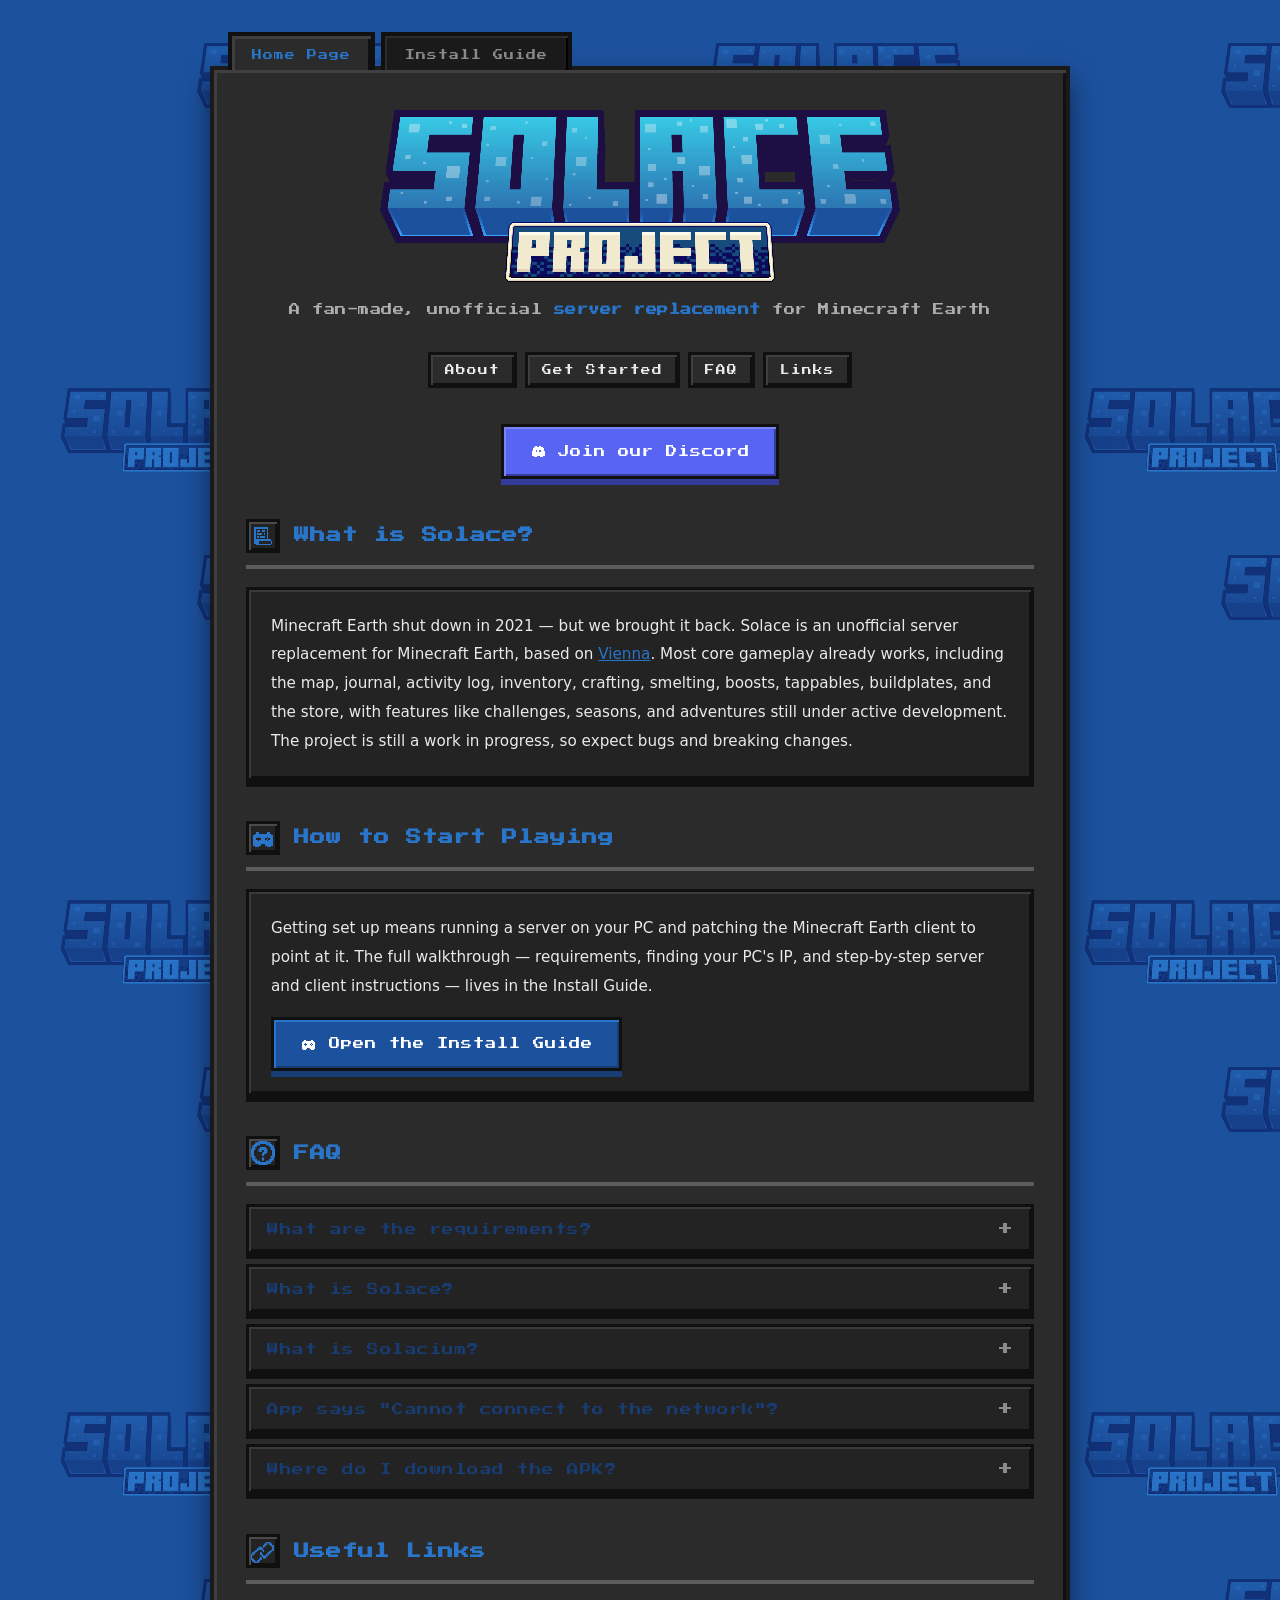
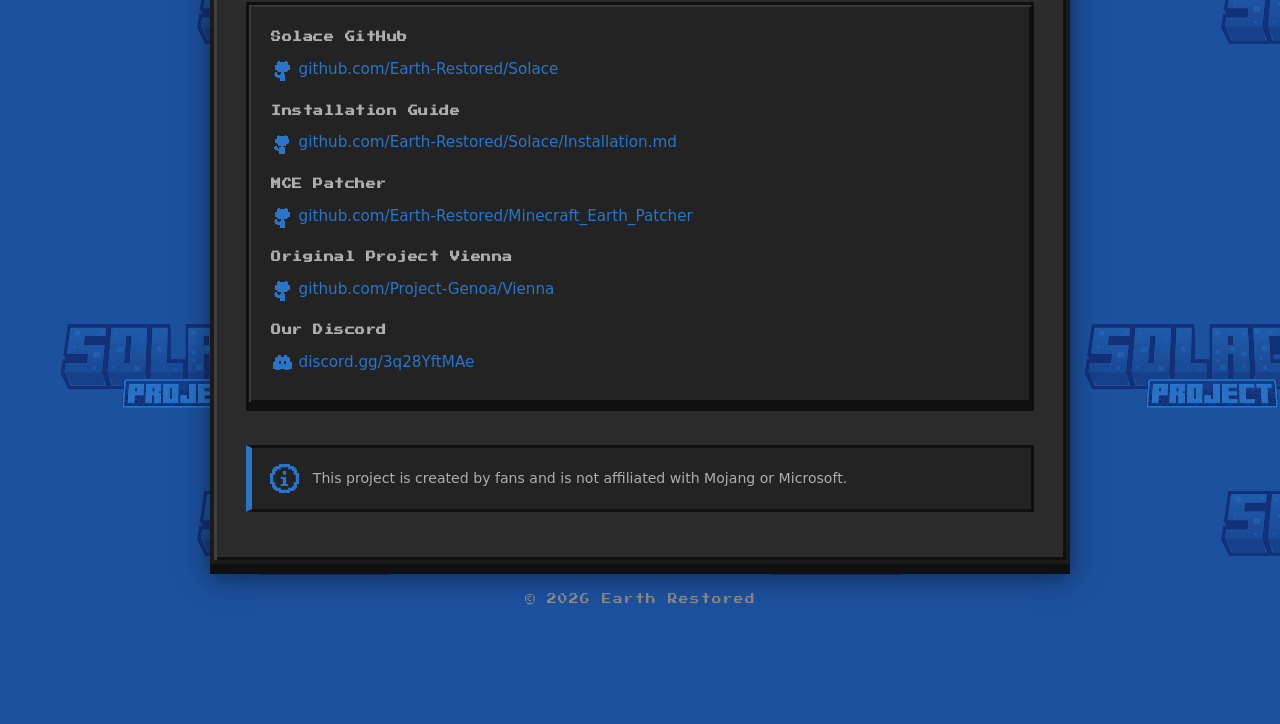
==== commit 0ce1b2c7: "Change Color Palette, Redesign Favicon, and Separate HTML CSS JS into 3 FIles" ====
--- a/index.html
+++ b/index.html
@@ -5,7 +5,7 @@
     <meta charset="UTF-8" />
     <meta name="viewport" content="width=device-width, initial-scale=1.0, viewport-fit=cover">
     <title>Solace — Earth Restored</title>
-    <link rel="icon" type="image/png" href="assets/icon/favicon.png">
+    <link rel="icon" type="image/png" href="assets/branding/logo.png">
     <link rel="preconnect" href="https://fonts.googleapis.com">
     <link rel="preconnect" href="https://fonts.gstatic.com" crossorigin>
     <link href="https://fonts.googleapis.com/css2?family=Press+Start+2P&display=swap" rel="stylesheet">
@@ -16,655 +16,9 @@
     <meta property="og:title" content="Solace — Earth Restored">
     <meta property="og:description" content="A fan-made, unofficial server replacement for Minecraft Earth.">
     <meta property="og:type" content="website">
-    <meta property="og:image" content="assets/branding/open_graph.png">
-    <meta name="theme-color" content="#1b3a4b">
-    <style>
-        :root {
-            --grass: #6cbb3c;
-            --grass-dark: #4f8f2c;
-            --dirt: #7a5230;
-            --dirt-dark: #5c3d24;
-            --panel: #2b2b2b;
-            --panel-dark: #1a1a1a;
-            --panel-light: #3f3f3f;
-            --border-light: #5c5c5c;
-            --border-dark: #101010;
-            --slot: #232323;
-            --text-primary: #eaeaea;
-            --text-secondary: #aeaeae;
-            --text-muted: #8a8a8a;
-            --accent-cyan: #55d0dc;
-            --accent-cyan-dark: #2f9aa5;
-            --accent-gold: #f2c744;
-            --discord: #5865f2;
-            --discord-dark: #454fbf;
-            --discord-darker: #333c99;
-            --sky-bottom: #1b3a4b;
-        }
-
-        * {
-            margin: 0;
-            padding: 0;
-            box-sizing: border-box;
-        }
-
-        html {
-            scroll-behavior: smooth;
-            scrollbar-width: none;
-            -ms-overflow-style: none;
-        }
-
-        html::-webkit-scrollbar {
-            display: none;
-        }
-
-        body {
-            font-family: 'Press Start 2P', monospace;
-            color: var(--text-primary);
-            min-height: 100vh;
-            background: var(--sky-bottom);
-            padding: 32px 16px 120px;
-            image-rendering: pixelated;
-            position: relative;
-            overflow-x: hidden;
-            scrollbar-width: none;
-            -ms-overflow-style: none;
-        }
-
-        body::-webkit-scrollbar {
-            display: none;
-        }
-
-        .terrain {
-            position: fixed;
-            left: 0;
-            right: 0;
-            bottom: 0;
-            height: 96px;
-            z-index: 0;
-            pointer-events: none;
-            background-image: url('assets/background/ground.png');
-            background-repeat: repeat-x;
-            background-size: 64px 96px;
-            image-rendering: pixelated;
-            clip-path: polygon(0 100%, 0 40%, 8% 40%, 8% 65%, 16% 65%, 16% 20%, 24% 20%, 24% 55%, 32% 55%, 32% 30%, 40% 30%, 40% 70%, 48% 70%, 48% 45%, 56% 45%, 56% 15%, 64% 15%, 64% 60%, 72% 60%, 72% 35%, 80% 35%, 80% 65%, 88% 65%, 88% 25%, 96% 25%, 96% 50%, 100% 50%, 100% 100%);
-        }
-
-        #page-load-bar {
-            position: fixed;
-            top: 0;
-            left: 0;
-            width: 0%;
-            height: 6px;
-            background-image: repeating-linear-gradient(90deg, var(--grass) 0 8px, var(--grass-dark) 8px 16px);
-            z-index: 9999;
-            box-shadow: 0 0 0 2px var(--panel-dark);
-            transition: width 0.3s ease;
-        }
-
-        .wrap {
-            position: relative;
-            z-index: 1;
-            max-width: 860px;
-            margin: 0 auto;
-        }
-
-        .panel {
-            background: var(--panel);
-            border: 4px solid var(--panel-dark);
-            box-shadow:
-                inset 3px 3px 0 var(--panel-light),
-                inset -3px -3px 0 var(--border-dark),
-                0 10px 0 var(--border-dark),
-                0 14px 26px rgba(0, 0, 0, 0.5);
-            padding: 40px 32px 48px;
-        }
-
-        h1 {
-            text-align: center;
-            font-size: clamp(1.6rem, 5vw, 2.4rem);
-            letter-spacing: 2px;
-            color: var(--grass);
-            text-shadow: 4px 4px 0 var(--border-dark);
-            margin-bottom: 18px;
-        }
-
-        .banner {
-            display: block;
-            width: 100%;
-            max-width: 520px;
-            height: auto;
-            margin: 0 auto 18px;
-        }
-
-        .subtitle {
-            text-align: center;
-            font-size: 0.7rem;
-            line-height: 1.8;
-            color: var(--text-secondary);
-            margin-bottom: 32px;
-            letter-spacing: 0.5px;
-        }
-
-        .subtitle strong {
-            color: var(--accent-cyan);
-        }
-
-        nav.blocks {
-            display: flex;
-            flex-wrap: wrap;
-            gap: 8px;
-            justify-content: center;
-            margin-bottom: 36px;
-        }
-
-        nav.blocks a {
-            font-family: inherit;
-            font-size: 0.6rem;
-            color: var(--text-primary);
-            text-decoration: none;
-            background: var(--panel-light);
-            border: 3px solid var(--border-dark);
-            box-shadow: inset 2px 2px 0 #5c5c5c, inset -2px -2px 0 var(--border-dark);
-            padding: 10px 14px;
-            letter-spacing: 1px;
-            transition: transform 0.1s steps(2), background-color 0.1s;
-        }
-
-        nav.blocks a:hover,
-        nav.blocks a:focus-visible {
-            background: var(--accent-cyan-dark);
-            transform: translateY(-3px);
-            outline: none;
-        }
-
-        .discord-banner {
-            text-align: center;
-            margin-bottom: 40px;
-        }
-
-        .btn {
-            display: inline-flex;
-            align-items: center;
-            gap: 12px;
-            font-family: inherit;
-            font-size: 0.7rem;
-            letter-spacing: 1px;
-            color: #fff;
-            text-decoration: none;
-            background: var(--discord);
-            border: 3px solid var(--border-dark);
-            box-shadow: inset 2px 2px 0 #7a85f5, inset -2px -2px 0 var(--discord-darker), 0 6px 0 var(--discord-darker);
-            padding: 16px 26px;
-            cursor: pointer;
-            transition: transform 0.1s steps(2);
-        }
-
-        .btn:hover,
-        .btn:focus-visible {
-            transform: translateY(-3px);
-            outline: none;
-        }
-
-        .btn:active {
-            transform: translateY(3px);
-            box-shadow: inset 2px 2px 0 #7a85f5, inset -2px -2px 0 var(--discord-darker), 0 1px 0 var(--discord-darker);
-        }
-
-        .tab-bar {
-            display: flex;
-            gap: 6px;
-            margin: 0 0 -4px 18px;
-            position: relative;
-            z-index: 2;
-        }
-
-        .tab-btn {
-            font-family: inherit;
-            font-size: 0.62rem;
-            letter-spacing: 1px;
-            color: var(--text-muted);
-            background: var(--panel-dark);
-            border: 4px solid var(--border-dark);
-            border-bottom: none;
-            box-shadow: inset 2px 2px 0 #2c2c2c, inset -2px 0 0 #000;
-            padding: 14px 20px 10px;
-            cursor: pointer;
-            transform: translateY(0);
-            transition: transform 0.1s steps(2), background-color 0.1s, color 0.1s;
-        }
-
-        .tab-btn:hover:not(.active) {
-            color: var(--text-primary);
-            background: #333;
-        }
-
-        .tab-btn.active {
-            background: var(--panel);
-            color: var(--accent-cyan);
-            transform: translateY(0);
-            box-shadow: inset 3px 3px 0 var(--panel-light), inset -3px 0 0 var(--border-dark);
-            z-index: 3;
-        }
-
-        .panel {
-            position: relative;
-        }
-
-        .tab-panel {
-            display: none;
-        }
-
-        .tab-panel.active {
-            display: block;
-        }
-
-        section {
-            margin-bottom: 40px;
-        }
-
-        pre {
-            background: var(--panel-dark);
-            border: 3px solid var(--border-dark);
-            box-shadow: inset 2px 2px 0 #000, inset -2px -2px 0 #333;
-            padding: 14px 16px;
-            overflow-x: auto;
-            margin: 10px 0;
-            scrollbar-width: none;
-            -ms-overflow-style: none;
-        }
-
-        pre::-webkit-scrollbar {
-            display: none;
-        }
-
-        pre code {
-            font-family: 'Consolas', 'Courier New', monospace;
-            font-size: 0.82rem;
-            color: var(--grass);
-            line-height: 1.6;
-            background: none;
-            border: none;
-            padding: 0;
-        }
-
-        .card code,
-        .step-content code,
-        .faq-answer code {
-            font-family: 'Consolas', 'Courier New', monospace;
-            background: var(--panel-dark);
-            border: 2px solid var(--border-dark);
-            color: var(--accent-gold);
-            padding: 2px 6px;
-            font-size: 0.85rem;
-        }
-
-        .card ul,
-        .step-content ul {
-            font-family: 'Segoe UI', system-ui, sans-serif;
-            font-size: 0.95rem;
-            line-height: 1.9;
-            color: var(--text-primary);
-            padding-left: 22px;
-        }
-
-        .card ul li,
-        .step-content ul li {
-            margin-bottom: 6px;
-        }
-
-        .card h4 {
-            font-family: 'Press Start 2P', monospace;
-            font-size: 0.62rem;
-            letter-spacing: 0.5px;
-            color: var(--accent-gold);
-            margin: 18px 0 10px;
-        }
-
-        .card h4:first-child {
-            margin-top: 0;
-        }
-
-        .compat-table {
-            width: 100%;
-            border-collapse: collapse;
-            font-family: 'Segoe UI', system-ui, sans-serif;
-            font-size: 0.85rem;
-            margin: 10px 0;
-        }
-
-        .compat-table th,
-        .compat-table td {
-            border: 2px solid var(--border-dark);
-            padding: 10px 12px;
-            text-align: left;
-            color: var(--text-primary);
-        }
-
-        .compat-table th {
-            background: var(--panel-light);
-            color: var(--accent-cyan);
-            font-family: 'Press Start 2P', monospace;
-            font-size: 0.55rem;
-            letter-spacing: 0.5px;
-        }
-
-        .compat-table td {
-            background: var(--panel-dark);
-            color: var(--text-secondary);
-        }
-
-        .section-title {
-            display: flex;
-            align-items: center;
-            gap: 14px;
-            font-size: 0.95rem;
-            letter-spacing: 1px;
-            color: var(--accent-cyan);
-            margin-bottom: 18px;
-            padding-bottom: 12px;
-            border-bottom: 4px solid var(--dirt-dark);
-        }
-
-        .slot {
-            width: 34px;
-            height: 34px;
-            flex-shrink: 0;
-            display: flex;
-            align-items: center;
-            justify-content: center;
-            background: var(--slot);
-            border: 3px solid var(--border-dark);
-            box-shadow: inset 2px 2px 0 #4a4a4a, inset -2px -2px 0 var(--border-dark);
-            color: var(--accent-gold);
-            font-size: 1rem;
-        }
-
-        [class^="solace-"] {
-            display: inline-block;
-            width: 1.5em;
-            height: 1.5em;
-            background-color: currentColor;
-            -webkit-mask-repeat: no-repeat;
-            mask-repeat: no-repeat;
-            -webkit-mask-position: center;
-            mask-position: center;
-            -webkit-mask-size: contain;
-            mask-size: contain;
-            image-rendering: pixelated;
-            vertical-align: middle;
-        }
-
-        .solace-discord {
-            -webkit-mask-image: url('assets/icons/discord.png');
-            mask-image: url('assets/icons/discord.png');
-        }
-
-        .solace-github {
-            -webkit-mask-image: url('assets/icons/github.png');
-            mask-image: url('assets/icons/github.png');
-        }
-
-        .solace-scroll {
-            -webkit-mask-image: url('assets/icons/scroll.png');
-            mask-image: url('assets/icons/scroll.png');
-        }
-
-        .solace-gamepad {
-            -webkit-mask-image: url('assets/icons/gamepad.png');
-            mask-image: url('assets/icons/gamepad.png');
-        }
-
-        .solace-question {
-            -webkit-mask-image: url('assets/icons/question.png');
-            mask-image: url('assets/icons/question.png');
-        }
-
-        .solace-link {
-            -webkit-mask-image: url('assets/icons/link.png');
-            mask-image: url('assets/icons/link.png');
-        }
-
-        .solace-info {
-            -webkit-mask-image: url('assets/icons/info.png');
-            mask-image: url('assets/icons/info.png');
-        }
-
-        .solace-desktop {
-            -webkit-mask-image: url('assets/icons/desktop.png');
-            mask-image: url('assets/icons/desktop.png');
-        }
-
-        .solace-network {
-            -webkit-mask-image: url('assets/icons/network.png');
-            mask-image: url('assets/icons/network.png');
-        }
-
-        .solace-bolt {
-            -webkit-mask-image: url('assets/icons/bolt.png');
-            mask-image: url('assets/icons/bolt.png');
-        }
-
-        .solace-server {
-            -webkit-mask-image: url('assets/icons/server.png');
-            mask-image: url('assets/icons/server.png');
-        }
-
-        .solace-mobile {
-            -webkit-mask-image: url('assets/icons/mobile.png');
-            mask-image: url('assets/icons/mobile.png');
-        }
-
-        .solace-cube {
-            -webkit-mask-image: url('assets/icons/cube.png');
-            mask-image: url('assets/icons/cube.png');
-        }
-
-        .card {
-            background: var(--slot);
-            border: 3px solid var(--border-dark);
-            box-shadow: inset 2px 2px 0 #3a3a3a, inset -2px -2px 0 var(--border-dark), 0 6px 0 var(--border-dark);
-            padding: 22px;
-        }
-
-        .card p {
-            font-family: 'Segoe UI', system-ui, sans-serif;
-            font-size: 0.95rem;
-            line-height: 1.9;
-            color: var(--text-primary);
-        }
-
-        .card a,
-        .faq-answer a,
-        .link-line a {
-            color: var(--accent-cyan);
-        }
-
-        .steps {
-            display: flex;
-            flex-direction: column;
-            gap: 14px;
-        }
-
-        .step {
-            display: flex;
-            align-items: flex-start;
-            gap: 16px;
-            background: var(--slot);
-            border: 3px solid var(--border-dark);
-            box-shadow: inset 2px 2px 0 #3a3a3a, inset -2px -2px 0 var(--border-dark), 0 6px 0 var(--border-dark);
-            padding: 18px 20px;
-        }
-
-        .step-number {
-            width: 38px;
-            height: 38px;
-            flex-shrink: 0;
-            display: flex;
-            align-items: center;
-            justify-content: center;
-            background: var(--grass-dark);
-            border: 3px solid var(--border-dark);
-            box-shadow: inset 2px 2px 0 var(--grass), inset -2px -2px 0 var(--border-dark);
-            font-size: 0.9rem;
-            color: #fff;
-        }
-
-        .step-content h3 {
-            font-size: 0.72rem;
-            letter-spacing: 0.5px;
-            margin-bottom: 8px;
-            color: var(--text-primary);
-        }
-
-        .step-content p {
-            font-family: 'Segoe UI', system-ui, sans-serif;
-            font-size: 0.92rem;
-            line-height: 1.8;
-            color: var(--text-secondary);
-        }
-
-        details.faq-item {
-            background: var(--slot);
-            border: 3px solid var(--border-dark);
-            box-shadow: inset 2px 2px 0 #3a3a3a, inset -2px -2px 0 var(--border-dark), 0 5px 0 var(--border-dark);
-            padding: 14px 18px;
-            margin-bottom: 10px;
-        }
-
-        details.faq-item summary {
-            list-style: none;
-            cursor: pointer;
-            display: flex;
-            align-items: center;
-            gap: 10px;
-            font-size: 0.72rem;
-            letter-spacing: 0.5px;
-            color: var(--accent-gold);
-        }
-
-        details.faq-item summary::-webkit-details-marker {
-            display: none;
-        }
-
-        details.faq-item summary::after {
-            content: '+';
-            margin-left: auto;
-            font-size: 1rem;
-            color: var(--text-muted);
-        }
-
-        details.faq-item[open] summary::after {
-            content: '-';
-        }
-
-        .faq-answer {
-            font-family: 'Segoe UI', system-ui, sans-serif;
-            font-size: 0.92rem;
-            line-height: 1.8;
-            color: var(--text-secondary);
-            margin-top: 12px;
-            padding-left: 26px;
-        }
-
-        .link-line {
-            font-family: 'Segoe UI', system-ui, sans-serif;
-            font-size: 0.95rem;
-            line-height: 2.2;
-            color: var(--text-primary);
-        }
-
-        .link-line strong {
-            display: block;
-            font-family: 'Press Start 2P', monospace;
-            font-size: 0.62rem;
-            letter-spacing: 0.5px;
-            color: var(--text-secondary);
-            margin-bottom: 4px;
-            margin-top: 14px;
-        }
-
-        .link-line:first-child strong {
-            margin-top: 0;
-        }
-
-        .link-line a {
-            text-decoration: none;
-        }
-
-        .link-line a:hover {
-            text-decoration: underline;
-        }
-
-        .info-note {
-            display: flex;
-            align-items: center;
-            gap: 14px;
-            background: var(--slot);
-            border: 3px solid var(--border-dark);
-            border-left: 6px solid var(--accent-cyan);
-            padding: 16px 18px;
-            font-family: 'Segoe UI', system-ui, sans-serif;
-            font-size: 0.88rem;
-            color: var(--text-secondary);
-        }
-
-        .info-note i {
-            color: var(--accent-cyan);
-            font-size: 1.2rem;
-        }
-
-        footer {
-            text-align: center;
-            margin-top: 30px;
-            font-size: 0.6rem;
-            letter-spacing: 1px;
-            color: var(--text-muted);
-        }
-
-        @media (max-width: 640px) {
-            .panel {
-                padding: 28px 18px 36px;
-            }
-
-            h1 {
-                letter-spacing: 1px;
-            }
-
-            nav.blocks a {
-                flex: 1 1 40%;
-                text-align: center;
-            }
-
-            .tab-bar {
-                margin-left: 8px;
-            }
-
-            .tab-btn {
-                padding: 12px 14px 8px;
-                font-size: 0.56rem;
-            }
-
-            .compat-table {
-                font-size: 0.72rem;
-            }
-
-            .compat-table th,
-            .compat-table td {
-                padding: 8px 6px;
-            }
-        }
-
-        @media (prefers-reduced-motion: reduce) {
-            html {
-                scroll-behavior: auto;
-            }
-
-            * {
-                transition: none !important;
-            }
-        }
-    </style>
+    <meta property="og:image" content="https://earth-restored.github.io/assets/branding/open_graph.png">
+    <meta name="theme-color" content="#1C519E">
+    <link rel="stylesheet" href="assets/css/main.css">
 </head>
 
 <body>
@@ -676,166 +30,144 @@
         </div>
         <div class="panel">
             <div id="tab-home" class="tab-panel active">
-            <img src="assets/branding/banner.png" alt="Solace" class="banner">
-
-            <p class="subtitle">A fan-made, unofficial <strong>server replacement</strong> for Minecraft Earth</p>
-
-            <nav class="blocks">
-                <a href="#about">About</a>
-                <a href="#play">Get Started</a>
-                <a href="#faq">FAQ</a>
-                <a href="#links">Links</a>
-            </nav>
-
-            <div class="discord-banner">
-                <a href="https://discord.gg/3q28YftMAe" target="_blank" rel="noopener" class="btn">
-                    <i class="solace-discord"></i>
-                    <span>Join our Discord</span>
-                </a>
-            </div>
-
-            <section id="about">
-                <h2 class="section-title">
-                    <span class="slot"><i class="solace-scroll"></i></span>
-                    <span>What is Solace?</span>
-                </h2>
-                <div class="card">
-                    <p>Minecraft Earth shut down in 2021 — but we brought it back. Solace is an unofficial server
-                        replacement for Minecraft Earth, based on
-                        <a href="https://github.com/Project-Genoa/Vienna" target="_blank" rel="noopener">Vienna</a>.
-                        Most core gameplay already works, including the map, journal, activity log, inventory,
-                        crafting, smelting, boosts, tappables, buildplates, and the store, with features like
-                        challenges, seasons, and adventures still under active development. The project is still a
-                        work in progress, so expect bugs and breaking changes.
-                    </p>
+                <img src="assets/branding/banner.png" alt="Solace" class="banner">
+
+                <p class="subtitle">A fan-made, unofficial <strong>server replacement</strong> for Minecraft Earth</p>
+
+                <nav class="blocks">
+                    <a href="#about">About</a>
+                    <a href="#play">Get Started</a>
+                    <a href="#faq">FAQ</a>
+                    <a href="#links">Links</a>
+                </nav>
+
+                <div class="discord-banner">
+                    <a href="https://discord.gg/3q28YftMAe" target="_blank" rel="noopener" class="btn">
+                        <i class="solace-discord"></i>
+                        <span>Join our Discord</span>
+                    </a>
                 </div>
-            </section>
-
-            <section id="play">
-                <h2 class="section-title">
-                    <span class="slot"><i class="solace-gamepad"></i></span>
-                    <span>How to Start Playing</span>
-                </h2>
-                <div class="steps">
-                    <div class="step">
-                        <div class="step-number">1</div>
-                        <div class="step-content">
-                            <h3>Set Up the Server</h3>
-                            <p>Install the .NET 10.0 SDK and Java 17, then clone the
-                                <a href="https://github.com/Earth-Restored/Solace" target="_blank"
-                                    rel="noopener">Solace repository</a> and run
-                                <code>publish.ps1 -profiles framework-dependent-{os}-{arch}</code> followed by
-                                <code>run_launcher.ps1</code>. On Linux, macOS, or Termux you can instead run the
-                                one-line install script from the repository.</p>
-                        </div>
-                    </div>
-                    <div class="step">
-                        <div class="step-number">2</div>
-                        <div class="step-content">
-                            <h3>Configure &amp; Start the Server</h3>
-                            <p>Open localhost:5000, create an account and confirm the email, then set your PC's IP
-                                address under Server Options along with a MapTiler API key (or disable map tile
-                                rendering), and click Start under Server Status.</p>
-                        </div>
-                    </div>
-                    <div class="step">
-                        <div class="step-number">3</div>
-                        <div class="step-content">
-                            <h3>Patch the Client</h3>
-                            <p>Use <a href="https://github.com/Earth-Restored/Minecraft_Earth_Patcher/releases"
-                                    target="_blank" rel="noopener">MCE Patcher</a> or Project Earth Patcher to patch
-                                your Minecraft Earth APK with your server IP.</p>
-                        </div>
-                    </div>
-                    <div class="step">
-                        <div class="step-number">4</div>
-                        <div class="step-content">
-                            <h3>Launch the Game</h3>
-                            <p>Install the patched APK on your device and start exploring Minecraft Earth again.</p>
-                        </div>
-                    </div>
+
+                <section id="about">
+                    <h2 class="section-title">
+                        <span class="slot"><i class="solace-scroll"></i></span>
+                        <span>What is Solace?</span>
+                    </h2>
+                    <div class="card">
+                        <p>Minecraft Earth shut down in 2021 — but we brought it back. Solace is an unofficial server
+                            replacement for Minecraft Earth, based on
+                            <a href="https://github.com/Project-Genoa/Vienna" target="_blank" rel="noopener">Vienna</a>.
+                            Most core gameplay already works, including the map, journal, activity log, inventory,
+                            crafting, smelting, boosts, tappables, buildplates, and the store, with features like
+                            challenges, seasons, and adventures still under active development. The project is still a
+                            work in progress, so expect bugs and breaking changes.
+                        </p>
+                    </div>
+                </section>
+
+                <section id="play">
+                    <h2 class="section-title">
+                        <span class="slot"><i class="solace-gamepad"></i></span>
+                        <span>How to Start Playing</span>
+                    </h2>
+                    <div class="card">
+                        <p style="margin-bottom:16px;">Getting set up means running a server on your PC and patching
+                            the Minecraft Earth client to point at it. The full walkthrough — requirements, finding
+                            your PC's IP, and step-by-step server and client instructions — lives in the Install
+                            Guide.</p>
+                        <button type="button" class="btn btn-secondary goto-tab" data-tab="install">
+                            <i class="solace-gamepad"></i>
+                            <span>Open the Install Guide</span>
+                        </button>
+                    </div>
+                </section>
+
+                <section id="faq">
+                    <h2 class="section-title">
+                        <span class="slot"><i class="solace-question"></i></span>
+                        <span>FAQ</span>
+                    </h2>
+                    <details class="faq-item">
+                        <summary>What are the requirements?</summary>
+                        <div class="faq-answer">You need a PC running Windows or Linux, the .NET 10.0 SDK, and Java 17
+                            (JRE or JDK). macOS is untested, and high-end Android devices can run the server via
+                            Termux.</div>
+                    </details>
+                    <details class="faq-item">
+                        <summary>What is Solace?</summary>
+                        <div class="faq-answer">Solace is a replacement server for Minecraft Earth based on Project
+                            Vienna. It is not affiliated with, authorized, or endorsed by Microsoft or Mojang Studios.
+                            More info at
+                            <a href="https://github.com/Earth-Restored/Solace" target="_blank"
+                                rel="noopener">github.com/Earth-Restored/Solace</a>.
+                        </div>
+                    </details>
+                    <details class="faq-item">
+                        <summary>What is Solacium?</summary>
+                        <div class="faq-answer">Solacium is the name I've given to the icon's color scheme, a custom
+                            blue derived from the Solace banner. It is a blue gemstone named after Solace.</div>
+                    </details>
+                    <details class="faq-item">
+                        <summary>App says "Cannot connect to the network"?</summary>
+                        <div class="faq-answer">Make sure the server is running, check that your PC's IP address is
+                            correct, verify your firewall isn't blocking it, and ensure your phone and PC are on the
+                            same
+                            network.</div>
+                    </details>
+                    <details class="faq-item">
+                        <summary>Where do I download the APK?</summary>
+                        <div class="faq-answer">You need a legal copy of Minecraft Earth. We do not provide pre-patched
+                            APKs — use the MCE Patcher or Project Earth Patcher to patch your own APK.</div>
+                    </details>
+                </section>
+
+                <section id="links">
+                    <h2 class="section-title">
+                        <span class="slot"><i class="solace-link"></i></span>
+                        <span>Useful Links</span>
+                    </h2>
+                    <div class="card">
+                        <div class="link-line">
+                            <strong>Solace GitHub</strong>
+                            <a href="https://github.com/Earth-Restored/Solace" target="_blank" rel="noopener">
+                                <i class="solace-github"></i> github.com/Earth-Restored/Solace</a>
+                        </div>
+                        <div class="link-line">
+                            <strong>Installation Guide</strong>
+                            <a href="https://github.com/Earth-Restored/Solace/blob/main/Installation.md" target="_blank"
+                                rel="noopener">
+                                <i class="solace-github"></i> github.com/Earth-Restored/Solace/Installation.md</a>
+                        </div>
+                        <div class="link-line">
+                            <strong>MCE Patcher</strong>
+                            <a href="https://github.com/Earth-Restored/Minecraft_Earth_Patcher/releases" target="_blank"
+                                rel="noopener">
+                                <i class="solace-github"></i> github.com/Earth-Restored/Minecraft_Earth_Patcher</a>
+                        </div>
+                        <div class="link-line">
+                            <strong>Original Project Vienna</strong>
+                            <a href="https://github.com/Project-Genoa/Vienna" target="_blank" rel="noopener">
+                                <i class="solace-github"></i> github.com/Project-Genoa/Vienna</a>
+                        </div>
+                        <div class="link-line">
+                            <strong>Our Discord</strong>
+                            <a href="https://discord.gg/3q28YftMAe" target="_blank" rel="noopener">
+                                <i class="solace-discord"></i> discord.gg/3q28YftMAe</a>
+                        </div>
+                    </div>
+                </section>
+
+                <div class="info-note">
+                    <i class="solace-info"></i>
+                    <span>This project is created by fans and is not affiliated with Mojang or Microsoft.</span>
                 </div>
-            </section>
-
-            <section id="faq">
-                <h2 class="section-title">
-                    <span class="slot"><i class="solace-question"></i></span>
-                    <span>FAQ</span>
-                </h2>
-                <details class="faq-item">
-                    <summary>What are the requirements?</summary>
-                    <div class="faq-answer">You need a PC running Windows or Linux, the .NET 10.0 SDK, and Java 17
-                        (JRE or JDK). macOS is untested, and high-end Android devices can run the server via
-                        Termux.</div>
-                </details>
-                <details class="faq-item">
-                    <summary>What is Solace?</summary>
-                    <div class="faq-answer">Solace is a replacement server for Minecraft Earth based on Project
-                        Vienna. It is not affiliated with, authorized, or endorsed by Microsoft or Mojang Studios.
-                        More info at
-                        <a href="https://github.com/Earth-Restored/Solace" target="_blank"
-                            rel="noopener">github.com/Earth-Restored/Solace</a>.
-                    </div>
-                </details>
-                <details class="faq-item">
-                    <summary>App says "Cannot connect to the network"?</summary>
-                    <div class="faq-answer">Make sure the server is running, check that your PC's IP address is
-                        correct, verify your firewall isn't blocking it, and ensure your phone and PC are on the same
-                        network.</div>
-                </details>
-                <details class="faq-item">
-                    <summary>Where do I download the APK?</summary>
-                    <div class="faq-answer">You need a legal copy of Minecraft Earth. We do not provide pre-patched
-                        APKs — use the MCE Patcher or Project Earth Patcher to patch your own APK.</div>
-                </details>
-            </section>
-
-            <section id="links">
-                <h2 class="section-title">
-                    <span class="slot"><i class="solace-link"></i></span>
-                    <span>Useful Links</span>
-                </h2>
-                <div class="card">
-                    <div class="link-line">
-                        <strong>Solace GitHub</strong>
-                        <a href="https://github.com/Earth-Restored/Solace" target="_blank" rel="noopener">
-                            <i class="solace-github"></i> github.com/Earth-Restored/Solace</a>
-                    </div>
-                    <div class="link-line">
-                        <strong>Installation Guide</strong>
-                        <a href="https://github.com/Earth-Restored/Solace/blob/main/Installation.md" target="_blank"
-                            rel="noopener">
-                            <i class="solace-github"></i> github.com/Earth-Restored/Solace/Installation.md</a>
-                    </div>
-                    <div class="link-line">
-                        <strong>MCE Patcher</strong>
-                        <a href="https://github.com/Earth-Restored/Minecraft_Earth_Patcher/releases" target="_blank"
-                            rel="noopener">
-                            <i class="solace-github"></i> github.com/Earth-Restored/Minecraft_Earth_Patcher</a>
-                    </div>
-                    <div class="link-line">
-                        <strong>Original Project Vienna</strong>
-                        <a href="https://github.com/Project-Genoa/Vienna" target="_blank" rel="noopener">
-                            <i class="solace-github"></i> github.com/Project-Genoa/Vienna</a>
-                    </div>
-                    <div class="link-line">
-                        <strong>Our Discord</strong>
-                        <a href="https://discord.gg/3q28YftMAe" target="_blank" rel="noopener">
-                            <i class="solace-discord"></i> discord.gg/3q28YftMAe</a>
-                    </div>
-                </div>
-            </section>
-
-            <div class="info-note">
-                <i class="solace-info"></i>
-                <span>This project is created by fans and is not affiliated with Mojang or Microsoft.</span>
-            </div>
             </div>
 
             <div id="tab-install" class="tab-panel">
                 <img src="assets/branding/banner.png" alt="Solace" class="banner">
                 <h1>INSTALL GUIDE</h1>
-                <p class="subtitle">Full setup walkthrough for the <strong>server</strong> and <strong>client</strong></p>
+                <p class="subtitle">Full setup walkthrough for the <strong>server</strong> and <strong>client</strong>
+                </p>
 
                 <section id="requirements">
                     <h2 class="section-title">
@@ -846,14 +178,20 @@
                         <h4>Hardware &amp; OS</h4>
                         <ul>
                             <li><strong>PC:</strong> Windows or Linux — macOS is currently untested.</li>
-                            <li><strong>Mobile:</strong> High-end Android devices can run the server through Termux.</li>
+                            <li><strong>Mobile:</strong> High-end Android devices can run the server through Termux.
+                            </li>
                         </ul>
                         <h4>Software Dependencies</h4>
-                        <p style="font-family:'Segoe UI', system-ui, sans-serif; font-size:0.85rem; color:var(--text-muted); margin-bottom:10px;">These are installed automatically if you use the semi-automatic install method below.</p>
+                        <p
+                            style="font-family:'Segoe UI', system-ui, sans-serif; font-size:0.85rem; color:var(--text-muted); margin-bottom:10px;">
+                            These are installed automatically if you use the semi-automatic install method below.</p>
                         <ul>
-                            <li><a href="https://dotnet.microsoft.com/en-us/download/dotnet/10.0" target="_blank" rel="noopener">.NET 10.0 SDK</a></li>
+                            <li><a href="https://dotnet.microsoft.com/en-us/download/dotnet/10.0" target="_blank"
+                                    rel="noopener">.NET 10.0 SDK</a></li>
                             <li>Java 17 (JRE or JDK) — newer versions may not work</li>
-                            <li>On Linux, <a href="https://learn.microsoft.com/en-us/powershell/scripting/install/linux-overview" target="_blank" rel="noopener">PowerShell</a> is needed to run the build script</li>
+                            <li>On Linux, <a
+                                    href="https://learn.microsoft.com/en-us/powershell/scripting/install/linux-overview"
+                                    target="_blank" rel="noopener">PowerShell</a> is needed to run the build script</li>
                         </ul>
                     </div>
                 </section>
@@ -864,18 +202,40 @@
                         <span>Find Your PC's IP Address</span>
                     </h2>
                     <div class="card">
-                        <p style="margin-bottom:14px;">You'll need this before you start, since both the server config and the client patcher point at it.</p>
+                        <p style="margin-bottom:14px;">You'll need this before you start, since both the server config
+                            and the client patcher point at it.</p>
                         <h4>Windows</h4>
                         <ul>
-                            <li>Open a terminal, type <code>ipconfig</code> and press enter</li>
-                            <li>Look under "Wireless LAN adapter Wi-Fi" (WiFi) or "Ethernet adapter Ethernet" (wired)</li>
+                            <li>Open a terminal and run:
+                                <div class="code-block">
+                                    <pre><code>ipconfig</code></pre>
+                                    <button type="button" class="copy-btn">Copy</button>
+                                </div>
+                            </li>
+                            <li>Look under "Wireless LAN adapter Wi-Fi" (WiFi) or "Ethernet adapter Ethernet" (wired)
+                            </li>
                             <li>Note the value next to "IPv4 Address"</li>
                         </ul>
                         <h4>Linux</h4>
                         <ul>
-                            <li>Run <code>ip address</code>, <code>hostname -I</code>, or <code>ifconfig -a</code></li>
+                            <li>Run one of the following:
+                                <div class="code-block">
+                                    <pre><code>ip address</code></pre>
+                                    <button type="button" class="copy-btn">Copy</button>
+                                </div>
+                                <div class="code-block">
+                                    <pre><code>hostname -I</code></pre>
+                                    <button type="button" class="copy-btn">Copy</button>
+                                </div>
+                                <div class="code-block">
+                                    <pre><code>ifconfig -a</code></pre>
+                                    <button type="button" class="copy-btn">Copy</button>
+                                </div>
+                            </li>
                         </ul>
-                        <p style="margin-top:10px;">It's usually, though not always, formatted like <code>192.168.XXX.XXX</code>.</p>
+                        <p style="margin-top:10px;">It's usually, though not always, formatted like
+                            <code>192.168.XXX.XXX</code>.
+                        </p>
                     </div>
                 </section>
 
@@ -885,12 +245,20 @@
                         <span>Semi-Automatic Install (Linux, macOS, Termux)</span>
                     </h2>
                     <div class="card">
-                        <p style="margin-bottom:10px;">Open a terminal and run the matching one-liner, then wait for it to finish.</p>
+                        <p style="margin-bottom:10px;">Open a terminal and run the matching one-liner, then wait for it
+                            to finish.</p>
                         <h4>Linux / macOS</h4>
-                        <pre><code>sudo curl -sSl https://raw.githubusercontent.com/Earth-Restored/Solace/main/install.sh | bash</code></pre>
+                        <div class="code-block">
+                            <pre><code>sudo curl -sSl https://raw.githubusercontent.com/Earth-Restored/Solace/main/install.sh | bash</code></pre>
+                            <button type="button" class="copy-btn">Copy</button>
+                        </div>
                         <h4>Termux</h4>
-                        <pre><code>curl -sSl https://raw.githubusercontent.com/Earth-Restored/Solace/main/install.sh | bash</code></pre>
-                        <p style="margin-top:10px;">Once it completes, pick up the Manual instructions below starting at server step 4.</p>
+                        <div class="code-block">
+                            <pre><code>curl -sSl https://raw.githubusercontent.com/Earth-Restored/Solace/main/install.sh | bash</code></pre>
+                            <button type="button" class="copy-btn">Copy</button>
+                        </div>
+                        <p style="margin-top:10px;">Once it completes, pick up the Manual instructions below starting at
+                            server step 4.</p>
                     </div>
                 </section>
 
@@ -904,35 +272,54 @@
                             <div class="step-number">1</div>
                             <div class="step-content">
                                 <h3>Clone the Repository</h3>
-                                <p><code>git clone https://github.com/Earth-Restored/Solace.git</code></p>
+                                <div class="code-block">
+                                    <pre><code>git clone https://github.com/Earth-Restored/Solace.git</code></pre>
+                                    <button type="button" class="copy-btn">Copy</button>
+                                </div>
                             </div>
                         </div>
                         <div class="step">
                             <div class="step-number">2</div>
                             <div class="step-content">
                                 <h3>Publish the Build</h3>
-                                <p><code>cd</code> into the Solace directory and run <code>publish.ps1 -profiles framework-dependent-{os}-{arch}</code>, swapping <code>{os}</code> for win, linux, or osx, and <code>{arch}</code> for x64, x86, arm64, or arm32 (e.g. <code>framework-dependent-win-x64</code>).</p>
+                                <p><code>cd</code> into the Solace directory and run the following, swapping
+                                    <code>{os}</code> for win, linux, or osx, and <code>{arch}</code> for x64, x86,
+                                    arm64, or arm32 (e.g. <code>framework-dependent-win-x64</code>).
+                                </p>
+                                <div class="code-block">
+                                    <pre><code>publish.ps1 -profiles framework-dependent-{os}-{arch}</code></pre>
+                                    <button type="button" class="copy-btn">Copy</button>
+                                </div>
                             </div>
                         </div>
                         <div class="step">
                             <div class="step-number">3</div>
                             <div class="step-content">
                                 <h3>Run the Launcher</h3>
-                                <p>Run <code>run_launcher.ps1</code>.</p>
+                                <div class="code-block">
+                                    <pre><code>run_launcher.ps1</code></pre>
+                                    <button type="button" class="copy-btn">Copy</button>
+                                </div>
                             </div>
                         </div>
                         <div class="step">
                             <div class="step-number">4</div>
                             <div class="step-content">
                                 <h3>Create an Account</h3>
-                                <p>On the same device, open <a href="http://localhost:5000" target="_blank" rel="noopener">localhost:5000</a>, register an account, and confirm your email from the page that opens before logging in. If you miss the confirmation step, you'll need to delete the account database and start over — see the project's README.</p>
+                                <p>On the same device, open <a href="http://localhost:5000" target="_blank"
+                                        rel="noopener">localhost:5000</a>, register an account, and confirm your email
+                                    from the page that opens before logging in. If you miss the confirmation step,
+                                    you'll need to delete the account database and start over — see the project's
+                                    README.</p>
                             </div>
                         </div>
                         <div class="step">
                             <div class="step-number">5</div>
                             <div class="step-content">
                                 <h3>Set Server Options</h3>
-                                <p>Under "Server Options," set Network/IPv4 Address to your PC's IP, then either disable Map/Enable Tile Rendering or add a Map/MapTiler API key (get one from your MapTiler account once logged in).</p>
+                                <p>Under "Server Options," set Network/IPv4 Address to your PC's IP, then either disable
+                                    Map/Enable Tile Rendering or add a Map/MapTiler API key (get one from your MapTiler
+                                    account once logged in).</p>
                             </div>
                         </div>
                         <div class="step">
@@ -965,52 +352,69 @@
                         <span>Manual Install — Client</span>
                     </h2>
                     <div class="card">
-                        <p style="margin-bottom:14px;">iOS players can try an unofficial patcher, though only the AltStore install method is expected to work reliably. On Android, choose between the two patchers below.</p>
-                        <table class="compat-table">
-                            <thead>
-                                <tr>
-                                    <th>Feature</th>
-                                    <th>Project Earth Patcher</th>
-                                    <th>MCE Patcher</th>
-                                </tr>
-                            </thead>
-                            <tbody>
-                                <tr>
-                                    <td>Target device</td>
-                                    <td>Android</td>
-                                    <td>Android</td>
-                                </tr>
-                                <tr>
-                                    <td>Patcher runs on</td>
-                                    <td>Android</td>
-                                    <td>Windows, Linux, macOS</td>
-                                </tr>
-                                <tr>
-                                    <td>Login</td>
-                                    <td>Microsoft account only</td>
-                                    <td>Microsoft or custom</td>
-                                </tr>
-                                <tr>
-                                    <td>Shop</td>
-                                    <td>Needs a Microsoft account that played before shutdown</td>
-                                    <td>Always works with custom login</td>
-                                </tr>
-                            </tbody>
-                        </table>
+                        <p style="margin-bottom:14px;">iOS players can try an unofficial patcher, though only the
+                            AltStore install method is expected to work reliably. On Android, choose between the two
+                            patchers below.</p>
+                        <div class="table-scroll">
+                            <table class="compat-table">
+                                <thead>
+                                    <tr>
+                                        <th>Feature</th>
+                                        <th>Project Earth Patcher</th>
+                                        <th>MCE Patcher</th>
+                                    </tr>
+                                </thead>
+                                <tbody>
+                                    <tr>
+                                        <td>Target device</td>
+                                        <td>Android</td>
+                                        <td>Android</td>
+                                    </tr>
+                                    <tr>
+                                        <td>Patcher runs on</td>
+                                        <td>Android</td>
+                                        <td>Windows, Linux, macOS</td>
+                                    </tr>
+                                    <tr>
+                                        <td>Login</td>
+                                        <td>Microsoft account only</td>
+                                        <td>Microsoft or custom</td>
+                                    </tr>
+                                    <tr>
+                                        <td>Shop</td>
+                                        <td>Needs a Microsoft account that played before shutdown</td>
+                                        <td>Always works with custom login</td>
+                                    </tr>
+                                </tbody>
+                            </table>
+                        </div>
                     </div>
                     <div class="steps" style="margin-top:14px;">
                         <div class="step">
                             <div class="step-number">A</div>
                             <div class="step-content">
                                 <h3>Project Earth Patcher</h3>
-                                <p>Download and install <a href="https://archive.org/download/dev.projectearth.patcher-1.0/dev.projectearth.patcher-1.0.apk" target="_blank" rel="noopener">the patcher</a> on a device with a legal copy of Minecraft Earth already installed. Open it, go to the 3-dot menu → Settings, and under Locator Server enter <code>http://{ip}:8080</code> (use your PC's IP or hostname, and keep it as <code>http://</code> not <code>https://</code>). Go back and start patching, then open the newly patched app to play.</p>
+                                <p>Download and install <a
+                                        href="https://archive.org/download/dev.projectearth.patcher-1.0/dev.projectearth.patcher-1.0.apk"
+                                        target="_blank" rel="noopener">the patcher</a> on a device with a legal copy of
+                                    Minecraft Earth already installed. Open it, go to the 3-dot menu → Settings, and
+                                    under Locator Server enter <code>http://{ip}:8080</code> (use your PC's IP or
+                                    hostname, and keep it as <code>http://</code> not <code>https://</code>). Go back
+                                    and start patching, then open the newly patched app to play.</p>
                             </div>
                         </div>
                         <div class="step">
                             <div class="step-number">B</div>
                             <div class="step-content">
                                 <h3>MCE Patcher</h3>
-                                <p>Download <a href="https://github.com/Earth-Restored/Minecraft_Earth_Patcher/releases" target="_blank" rel="noopener">MCE Patcher</a> (the UI build is recommended) or build it from source. Acquire a Minecraft Earth APK, e.g. by dumping it from your phone, then run the patcher and select the APK. Change the locator hostname/IP to <code>{ip}:8080</code> using your PC's IP or hostname — for non-Microsoft login, adjust the login options accordingly (this is the default in Simple UI mode). Click Patch, move the patched APK to your phone, install it, and you're ready to play.</p>
+                                <p>Download <a href="https://github.com/Earth-Restored/Minecraft_Earth_Patcher/releases"
+                                        target="_blank" rel="noopener">MCE Patcher</a> (the UI build is recommended) or
+                                    build it from source. Acquire a Minecraft Earth APK, e.g. by dumping it from your
+                                    phone, then run the patcher and select the APK. Change the locator hostname/IP to
+                                    <code>{ip}:8080</code> using your PC's IP or hostname — for non-Microsoft login,
+                                    adjust the login options accordingly (this is the default in Simple UI mode). Click
+                                    Patch, move the patched APK to your phone, install it, and you're ready to play.
+                                </p>
                             </div>
                         </div>
                     </div>
@@ -1026,21 +430,28 @@
                             <div class="step-number">1</div>
                             <div class="step-content">
                                 <h3>Get the Java Resource Pack</h3>
-                                <p>You'll need the Minecraft 1.20.4 resource pack. The easiest way is to pull it straight from the game's JAR: open <code>1.20.4.jar</code> from your Minecraft install folder in an archive tool like 7-Zip, then navigate to <code>assets/minecraft/</code>.</p>
+                                <p>You'll need the Minecraft 1.20.4 resource pack. The easiest way is to pull it
+                                    straight from the game's JAR: open <code>1.20.4.jar</code> from your Minecraft
+                                    install folder in an archive tool like 7-Zip, then navigate to
+                                    <code>assets/minecraft/</code>.
+                                </p>
                             </div>
                         </div>
                         <div class="step">
                             <div class="step-number">2</div>
                             <div class="step-content">
                                 <h3>Copy the Assets</h3>
-                                <p>Copy every folder from <code>assets/minecraft/</code> and paste them into <code>staticdata/resourcepacks/java/minecraft/</code>.</p>
+                                <p>Copy every folder from <code>assets/minecraft/</code> and paste them into
+                                    <code>staticdata/resourcepacks/java/minecraft/</code>.
+                                </p>
                             </div>
                         </div>
                         <div class="step">
                             <div class="step-number">3</div>
                             <div class="step-content">
                                 <h3>Enable the Toggle</h3>
-                                <p>Turn on "Enable Buildplate Preview in Launcher" under Server Options → Data Handling.</p>
+                                <p>Turn on "Enable Buildplate Preview in Launcher" under Server Options → Data Handling.
+                                </p>
                             </div>
                         </div>
                     </div>
@@ -1048,7 +459,9 @@
 
                 <div class="info-note">
                     <i class="solace-info"></i>
-                    <span>Full, always up-to-date instructions live in the <a href="https://github.com/Earth-Restored/Solace/blob/main/Installation.md" target="_blank" rel="noopener">Installation.md</a> on GitHub.</span>
+                    <span>Full, always up-to-date instructions live in the <a
+                            href="https://github.com/Earth-Restored/Solace/blob/main/Installation.md" target="_blank"
+                            rel="noopener">Installation.md</a> on GitHub.</span>
                 </div>
             </div>
         </div>
@@ -1058,47 +471,7 @@
         </footer>
     </div>
 
-    <script>
-        (function () {
-            var tabBtns = document.querySelectorAll('.tab-btn');
-            var tabPanels = document.querySelectorAll('.tab-panel');
-
-            function activateTab(name) {
-                tabBtns.forEach(function (btn) {
-                    btn.classList.toggle('active', btn.dataset.tab === name);
-                });
-                tabPanels.forEach(function (panel) {
-                    panel.classList.toggle('active', panel.id === 'tab-' + name);
-                });
-                window.scrollTo({ top: 0, behavior: 'instant' in window ? 'instant' : 'auto' });
-            }
-
-            tabBtns.forEach(function (btn) {
-                btn.addEventListener('click', function () {
-                    activateTab(btn.dataset.tab);
-                });
-            });
-        })();
-    </script>
-
-    <script>
-        (function () {
-            var bar = document.getElementById('page-load-bar');
-            var w = 0;
-            var iv = setInterval(function () {
-                w += Math.random() * 15;
-                if (w > 85) w = 85;
-                bar.style.width = w + '%';
-            }, 200);
-            window.addEventListener('load', function () {
-                clearInterval(iv);
-                bar.style.width = '100%';
-                bar.style.transition = 'width 0.2s ease, opacity 0.5s ease 0.3s';
-                setTimeout(function () { bar.style.opacity = '0'; }, 300);
-                setTimeout(function () { bar.style.display = 'none'; }, 900);
-            });
-        })();
-    </script>
+    <script src="assets/js/main.js"></script>
 </body>
 
 </html>
--- a/assets/css/main.css
+++ b/assets/css/main.css
@@ -0,0 +1,880 @@
+:root {
+
+    /* Solacium Colors */
+    --solacium-light: #2875C9;
+    --solacium-dark: #183d75;
+    --solacium: #1C519E;
+
+    /* Discord Colors */
+    --discord: #5865f2;
+    --discord-dark: #454fbf;
+    --discord-darker: #333c99;
+
+    /* Other Colors */
+    --panel: #2b2b2b;
+    --panel-dark: #1a1a1a;
+    --panel-light: #3f3f3f;
+    --border-light: #5c5c5c;
+    --border-dark: #101010;
+    --slot: #232323;
+    --text-primary: #eaeaea;
+    --text-secondary: #aeaeae;
+    --text-muted: #8a8a8a;
+}
+
+* {
+    margin: 0;
+    padding: 0;
+    box-sizing: border-box;
+}
+
+html {
+    scroll-behavior: smooth;
+    scrollbar-width: none;
+    -ms-overflow-style: none;
+}
+
+html::-webkit-scrollbar {
+    display: none;
+}
+
+body {
+    font-family: 'Press Start 2P', monospace;
+    color: var(--text-primary);
+    min-height: 100vh;
+    background-color: var(--solacium);
+    background-image: url('/assets/branding/background_tile.png');
+    background-size: 512px;
+    background-repeat: repeat;
+    background-blend-mode: overlay;
+    padding: 32px 16px 120px;
+    image-rendering: pixelated;
+    position: relative;
+    overflow-x: hidden;
+    scrollbar-width: none;
+    -ms-overflow-style: none;
+}
+
+body::-webkit-scrollbar {
+    display: none;
+}
+
+#page-load-bar {
+    position: fixed;
+    top: 0;
+    left: 0;
+    width: 0%;
+    height: 6px;
+    background-image: repeating-linear-gradient(90deg, var(--solacium-light) 0 8px, var(--solacium) 8px 16px);
+    z-index: 9999;
+    box-shadow: 0 0 0 2px var(--panel-dark);
+    transition: width 0.3s ease;
+}
+
+.wrap {
+    position: relative;
+    z-index: 1;
+    max-width: 860px;
+    margin: 0 auto;
+}
+
+.panel {
+    background: var(--panel);
+    border: 4px solid var(--panel-dark);
+    box-shadow:
+        inset 3px 3px 0 var(--panel-light),
+        inset -3px -3px 0 var(--border-dark),
+        0 10px 0 var(--border-dark),
+        0 14px 26px rgba(0, 0, 0, 0.5);
+    padding: 40px 32px 48px;
+}
+
+h1 {
+    text-align: center;
+    font-size: clamp(1.6rem, 5vw, 2.4rem);
+    letter-spacing: 2px;
+    color: var(--solacium-light);
+    text-shadow: 4px 4px 0 var(--border-dark);
+    margin-bottom: 18px;
+}
+
+.banner {
+    display: block;
+    width: 100%;
+    max-width: 520px;
+    height: auto;
+    margin: 0 auto 18px;
+}
+
+.subtitle {
+    text-align: center;
+    font-size: 0.7rem;
+    line-height: 1.8;
+    color: var(--text-secondary);
+    margin-bottom: 32px;
+    letter-spacing: 0.5px;
+}
+
+.subtitle strong {
+    color: var(--solacium-light);
+}
+
+nav.blocks {
+    display: flex;
+    flex-wrap: wrap;
+    gap: 8px;
+    justify-content: center;
+    margin-bottom: 36px;
+}
+
+nav.blocks a {
+    font-family: inherit;
+    font-size: 0.6rem;
+    color: var(--text-primary);
+    text-decoration: none;
+    background: var(--panel);
+    border: 3px solid var(--border-dark);
+    box-shadow: inset 2px 2px 0 var(--panel-light), inset -2px -2px 0 var(--border-dark);
+    padding: 10px 14px;
+    letter-spacing: 1px;
+    transition: transform 0.1s steps(2), background-color 0.1s;
+}
+
+nav.blocks a:hover,
+nav.blocks a:focus-visible {
+    background: var(--panel-light);
+    box-shadow: inset 2px 2px 0 var(--border-light), inset -2px -2px 0 var(--border-dark);
+    transform: translateY(-3px);
+    outline: none;
+}
+
+.discord-banner {
+    text-align: center;
+    margin-bottom: 40px;
+}
+
+.btn {
+    display: inline-flex;
+    align-items: center;
+    gap: 12px;
+    font-family: inherit;
+    font-size: 0.7rem;
+    letter-spacing: 1px;
+    color: #fff;
+    text-decoration: none;
+    background: var(--discord);
+    border: 3px solid var(--border-dark);
+    box-shadow: inset 2px 2px 0 #7a85f5, inset -2px -2px 0 var(--discord-darker), 0 6px 0 var(--discord-darker);
+    padding: 16px 26px;
+    cursor: pointer;
+    transition: transform 0.1s steps(2);
+}
+
+.btn:hover,
+.btn:focus-visible {
+    transform: translateY(-3px);
+    outline: none;
+}
+
+.btn:active {
+    transform: translateY(3px);
+    box-shadow: inset 2px 2px 0 #7a85f5, inset -2px -2px 0 var(--discord-darker), 0 1px 0 var(--discord-darker);
+}
+
+.btn-secondary {
+    background: var(--solacium);
+    box-shadow: inset 2px 2px 0 var(--solacium-light), inset -2px -2px 0 var(--solacium-dark), 0 6px 0 var(--solacium-dark);
+}
+
+.btn-secondary:active {
+    box-shadow: inset 2px 2px 0 var(--solacium-light), inset -2px -2px 0 var(--solacium-dark), 0 1px 0 var(--solacium-dark);
+}
+
+.tab-bar {
+    display: flex;
+    gap: 6px;
+    margin: 0 0 -4px 18px;
+    position: relative;
+    z-index: 2;
+}
+
+.tab-btn {
+    font-family: inherit;
+    font-size: 0.62rem;
+    letter-spacing: 1px;
+    color: var(--text-muted);
+    background: var(--panel-dark);
+    border: 4px solid var(--border-dark);
+    border-bottom: none;
+    box-shadow: inset 2px 2px 0 #2c2c2c, inset -2px 0 0 #000;
+    padding: 14px 20px 10px;
+    cursor: pointer;
+    transform: translateY(0);
+    transition: transform 0.1s steps(2), background-color 0.1s, color 0.1s;
+}
+
+.tab-btn:hover:not(.active) {
+    color: var(--text-primary);
+    background: #333;
+}
+
+.tab-btn.active {
+    background: var(--panel);
+    color: var(--solacium-light);
+    transform: translateY(0);
+    box-shadow: inset 3px 3px 0 var(--panel-light), inset -3px 0 0 var(--border-dark);
+    z-index: 3;
+}
+
+.panel {
+    position: relative;
+}
+
+.tab-panel {
+    display: none;
+}
+
+.tab-panel.active {
+    display: block;
+}
+
+section {
+    margin-bottom: 40px;
+}
+
+pre {
+    background: var(--panel-dark);
+    border: 3px solid var(--border-dark);
+    box-shadow: inset 2px 2px 0 #000, inset -2px -2px 0 #333;
+    padding: 14px 16px;
+    overflow-x: auto;
+    margin: 10px 0;
+    scrollbar-width: none;
+    -ms-overflow-style: none;
+}
+
+pre::-webkit-scrollbar {
+    display: none;
+}
+
+pre code {
+    font-family: 'Consolas', 'Courier New', monospace;
+    font-size: 0.82rem;
+    color: var(--solacium-light);
+    line-height: 1.6;
+    background: none !important;
+    border: none !important;
+    padding: 0;
+}
+
+.code-block {
+    position: relative;
+    margin: 10px 0;
+}
+
+.code-block pre {
+    margin: 0;
+    padding-right: 76px;
+}
+
+.copy-btn {
+    position: absolute;
+    top: 8px;
+    right: 8px;
+    font-family: 'Press Start 2P', monospace;
+    font-size: 0.5rem;
+    letter-spacing: 0.5px;
+    color: var(--text-primary);
+    background: var(--panel-light);
+    border: 2px solid var(--border-dark);
+    box-shadow: inset 1px 1px 0 var(--border-light), inset -1px -1px 0 var(--border-dark);
+    padding: 6px 10px;
+    cursor: pointer;
+    transition: transform 0.1s steps(2), background-color 0.1s, color 0.1s;
+}
+
+.copy-btn:hover,
+.copy-btn:focus-visible {
+    background: var(--solacium-dark);
+    color: var(--panel-dark);
+    outline: none;
+}
+
+.copy-btn:active {
+    transform: translateY(2px);
+}
+
+.copy-btn.copied {
+    background: var(--solacium-light);
+    color: #fff;
+}
+
+.card code,
+.step-content code,
+.faq-answer code {
+    font-family: 'Consolas', 'Courier New', monospace;
+    background: var(--panel-dark);
+    border: 2px solid var(--border-dark);
+    color: var(--solacium-dark);
+    padding: 2px 6px;
+    font-size: 0.85rem;
+    overflow-wrap: anywhere;
+}
+
+.card ul,
+.step-content ul {
+    font-family: 'Segoe UI', system-ui, sans-serif;
+    font-size: 0.95rem;
+    line-height: 1.9;
+    color: var(--text-primary);
+    padding-left: 22px;
+}
+
+.card ul li,
+.step-content ul li {
+    margin-bottom: 6px;
+}
+
+.card h4 {
+    font-family: 'Press Start 2P', monospace;
+    font-size: 0.62rem;
+    letter-spacing: 0.5px;
+    color: var(--solacium-dark);
+    margin: 18px 0 10px;
+}
+
+.card h4:first-child {
+    margin-top: 0;
+}
+
+.compat-table {
+    width: 100%;
+    border-collapse: collapse;
+    font-family: 'Segoe UI', system-ui, sans-serif;
+    font-size: 0.85rem;
+    margin: 10px 0;
+}
+
+.compat-table th,
+.compat-table td {
+    border: 2px solid var(--border-dark);
+    padding: 10px 12px;
+    text-align: left;
+    color: var(--text-primary);
+}
+
+.compat-table th {
+    background: var(--panel-light);
+    color: var(--solacium-light);
+    font-family: 'Press Start 2P', monospace;
+    font-size: 0.55rem;
+    letter-spacing: 0.5px;
+}
+
+.compat-table td {
+    background: var(--panel-dark);
+    color: var(--text-secondary);
+}
+
+.section-title {
+    display: flex;
+    align-items: center;
+    gap: 14px;
+    font-size: 0.95rem;
+    letter-spacing: 1px;
+    color: var(--solacium-light);
+    margin-bottom: 18px;
+    padding-bottom: 12px;
+    border-bottom: 4px solid var(--border-light);
+}
+
+.slot {
+    width: 34px;
+    height: 34px;
+    flex-shrink: 0;
+    padding: 2px;
+    display: flex;
+    align-items: center;
+    justify-content: center;
+    background: var(--slot);
+    border: 3px solid var(--border-dark);
+    box-shadow: inset 2px 2px 0 #4a4a4a, inset -2px -2px 0 var(--border-dark);
+    color: var(--solacium-light);
+    font-size: 1rem;
+}
+
+[class^="solace-"] {
+    display: inline-block;
+    width: 1.5em;
+    height: 1.5em;
+    background-color: currentColor;
+    -webkit-mask-repeat: no-repeat;
+    mask-repeat: no-repeat;
+    -webkit-mask-position: center;
+    mask-position: center;
+    -webkit-mask-size: contain;
+    mask-size: contain;
+    image-rendering: pixelated;
+    vertical-align: middle;
+}
+
+.solace-discord {
+    -webkit-mask-image: url('/assets/icons/discord.png');
+    mask-image: url('/assets/icons/discord.png');
+}
+
+.solace-github {
+    -webkit-mask-image: url('/assets/icons/github.png');
+    mask-image: url('/assets/icons/github.png');
+}
+
+.solace-scroll {
+    -webkit-mask-image: url('/assets/icons/scroll.png');
+    mask-image: url('/assets/icons/scroll.png');
+}
+
+.solace-gamepad {
+    -webkit-mask-image: url('/assets/icons/gamepad.png');
+    mask-image: url('/assets/icons/gamepad.png');
+}
+
+.solace-question {
+    -webkit-mask-image: url('/assets/icons/question.png');
+    mask-image: url('/assets/icons/question.png');
+}
+
+.solace-link {
+    -webkit-mask-image: url('/assets/icons/link.png');
+    mask-image: url('/assets/icons/link.png');
+}
+
+.solace-info {
+    -webkit-mask-image: url('/assets/icons/info.png');
+    mask-image: url('/assets/icons/info.png');
+}
+
+.solace-desktop {
+    -webkit-mask-image: url('/assets/icons/desktop.png');
+    mask-image: url('/assets/icons/desktop.png');
+}
+
+.solace-network {
+    -webkit-mask-image: url('/assets/icons/network.png');
+    mask-image: url('/assets/icons/network.png');
+}
+
+.solace-bolt {
+    -webkit-mask-image: url('/assets/icons/bolt.png');
+    mask-image: url('/assets/icons/bolt.png');
+}
+
+.solace-server {
+    -webkit-mask-image: url('/assets/icons/server.png');
+    mask-image: url('/assets/icons/server.png');
+}
+
+.solace-mobile {
+    -webkit-mask-image: url('/assets/icons/mobile.png');
+    mask-image: url('/assets/icons/mobile.png');
+}
+
+.solace-cube {
+    -webkit-mask-image: url('/assets/icons/cube.png');
+    mask-image: url('/assets/icons/cube.png');
+}
+
+.card {
+    background: var(--slot);
+    border: 3px solid var(--border-dark);
+    box-shadow: inset 2px 2px 0 #3a3a3a, inset -2px -2px 0 var(--border-dark), 0 6px 0 var(--border-dark);
+    padding: 22px;
+}
+
+.card p {
+    font-family: 'Segoe UI', system-ui, sans-serif;
+    font-size: 0.95rem;
+    line-height: 1.9;
+    color: var(--text-primary);
+}
+
+a {
+    color: var(--solacium-light);
+}
+
+.steps {
+    display: flex;
+    flex-direction: column;
+    gap: 14px;
+}
+
+.step {
+    display: flex;
+    align-items: flex-start;
+    gap: 16px;
+    background: var(--slot);
+    border: 3px solid var(--border-dark);
+    box-shadow: inset 2px 2px 0 #3a3a3a, inset -2px -2px 0 var(--border-dark), 0 6px 0 var(--border-dark);
+    padding: 18px 20px;
+}
+
+.step-number {
+    width: 38px;
+    height: 38px;
+    flex-shrink: 0;
+    display: flex;
+    align-items: center;
+    justify-content: center;
+    background: var(--solacium);
+    border: 3px solid var(--border-dark);
+    box-shadow: inset 2px 2px 0 var(--solacium-light), inset -2px -2px 0 var(--border-dark);
+    font-size: 0.9rem;
+    color: #fff;
+}
+
+.step-content {
+    min-width: 0;
+}
+
+.step-content h3 {
+    font-size: 0.72rem;
+    letter-spacing: 0.5px;
+    margin-bottom: 8px;
+    color: var(--text-primary);
+}
+
+.step-content p {
+    font-family: 'Segoe UI', system-ui, sans-serif;
+    font-size: 0.92rem;
+    line-height: 1.8;
+    color: var(--text-secondary);
+}
+
+details.faq-item {
+    background: var(--slot);
+    border: 3px solid var(--border-dark);
+    box-shadow: inset 2px 2px 0 #3a3a3a, inset -2px -2px 0 var(--border-dark), 0 5px 0 var(--border-dark);
+    padding: 14px 18px;
+    margin-bottom: 10px;
+}
+
+details.faq-item summary {
+    list-style: none;
+    cursor: pointer;
+    display: flex;
+    align-items: center;
+    gap: 10px;
+    font-size: 0.72rem;
+    letter-spacing: 0.5px;
+    color: var(--solacium-dark);
+}
+
+details.faq-item summary::-webkit-details-marker {
+    display: none;
+}
+
+details.faq-item summary::after {
+    content: '+';
+    margin-left: auto;
+    font-size: 1rem;
+    color: var(--text-muted);
+}
+
+details.faq-item[open] summary::after {
+    content: '-';
+}
+
+.faq-answer {
+    font-family: 'Segoe UI', system-ui, sans-serif;
+    font-size: 0.92rem;
+    line-height: 1.8;
+    color: var(--text-secondary);
+    margin-top: 12px;
+    padding-left: 26px;
+}
+
+.link-line {
+    font-family: 'Segoe UI', system-ui, sans-serif;
+    font-size: 0.95rem;
+    line-height: 2.2;
+    color: var(--text-primary);
+}
+
+.link-line strong {
+    display: block;
+    font-family: 'Press Start 2P', monospace;
+    font-size: 0.62rem;
+    letter-spacing: 0.5px;
+    color: var(--text-secondary);
+    margin-bottom: 4px;
+    margin-top: 14px;
+}
+
+.link-line:first-child strong {
+    margin-top: 0;
+}
+
+.link-line a {
+    text-decoration: none;
+    overflow-wrap: anywhere;
+}
+
+.link-line a:hover {
+    text-decoration: underline;
+}
+
+.info-note {
+    display: flex;
+    align-items: center;
+    gap: 14px;
+    background: var(--slot);
+    border: 3px solid var(--border-dark);
+    border-left: 6px solid var(--solacium-light);
+    padding: 16px 18px;
+    font-family: 'Segoe UI', system-ui, sans-serif;
+    font-size: 0.88rem;
+    color: var(--text-secondary);
+}
+
+.info-note i {
+    flex-shrink: 0;
+    color: var(--solacium-light);
+    font-size: 1.2rem;
+}
+
+.info-note span {
+    min-width: 0;
+    overflow-wrap: anywhere;
+}
+
+footer {
+    text-align: center;
+    margin-top: 30px;
+    font-size: 0.6rem;
+    letter-spacing: 1px;
+    color: var(--text-muted);
+}
+
+@media (max-width: 640px) {
+    body {
+        padding: 20px 12px calc(90px + env(safe-area-inset-bottom));
+    }
+
+    .wrap {
+        max-width: 100%;
+    }
+
+    .panel {
+        padding: 24px 16px 32px;
+    }
+
+    h1 {
+        letter-spacing: 1px;
+        margin-bottom: 14px;
+    }
+
+    .subtitle {
+        font-size: 0.62rem;
+        line-height: 1.7;
+        margin-bottom: 24px;
+    }
+
+    nav.blocks {
+        display: grid;
+        grid-template-columns: repeat(2, 1fr);
+        gap: 8px;
+        margin-bottom: 28px;
+    }
+
+    nav.blocks a {
+        text-align: center;
+        padding: 12px 8px;
+        font-size: 0.56rem;
+    }
+
+    .discord-banner {
+        margin-bottom: 28px;
+    }
+
+    .btn {
+        width: 100%;
+        justify-content: center;
+        font-size: 0.62rem;
+        padding: 14px 18px;
+    }
+
+    .tab-bar {
+        margin: 0 0 -4px 0;
+        gap: 4px;
+    }
+
+    .tab-btn {
+        flex: 1;
+        text-align: center;
+        padding: 12px 6px 8px;
+        font-size: 0.5rem;
+        letter-spacing: 0.5px;
+    }
+
+    .section-title {
+        font-size: 0.78rem;
+        gap: 10px;
+        margin-bottom: 14px;
+        padding-bottom: 10px;
+    }
+
+    .slot {
+        width: 28px;
+        height: 28px;
+        font-size: 0.85rem;
+    }
+
+    section {
+        margin-bottom: 30px;
+    }
+
+    .card {
+        padding: 16px;
+    }
+
+    .card p,
+    .card ul,
+    .step-content p {
+        font-size: 0.85rem;
+        line-height: 1.75;
+    }
+
+    .card h4 {
+        font-size: 0.56rem;
+    }
+
+    .steps {
+        gap: 10px;
+    }
+
+    .step {
+        gap: 12px;
+        padding: 14px;
+    }
+
+    .step-number {
+        width: 30px;
+        height: 30px;
+        font-size: 0.78rem;
+    }
+
+    .step-content h3 {
+        font-size: 0.64rem;
+        margin-bottom: 6px;
+    }
+
+    .table-scroll {
+        overflow-x: auto;
+        -webkit-overflow-scrolling: touch;
+        margin: 10px -16px;
+        padding: 0 16px;
+    }
+
+    .compat-table {
+        min-width: 480px;
+        font-size: 0.72rem;
+    }
+
+    .compat-table th,
+    .compat-table td {
+        padding: 8px 6px;
+    }
+
+    details.faq-item {
+        padding: 12px 14px;
+    }
+
+    details.faq-item summary {
+        font-size: 0.66rem;
+    }
+
+    .faq-answer {
+        font-size: 0.85rem;
+        padding-left: 0;
+        margin-top: 10px;
+    }
+
+    .link-line {
+        font-size: 0.85rem;
+        line-height: 2;
+    }
+
+    .link-line strong {
+        font-size: 0.56rem;
+    }
+
+    .info-note {
+        flex-direction: column;
+        align-items: flex-start;
+        gap: 8px;
+        font-size: 0.8rem;
+        padding: 14px 16px;
+    }
+
+    pre code {
+        font-size: 0.72rem;
+    }
+
+    .code-block pre {
+        padding-right: 60px;
+    }
+
+    .copy-btn {
+        font-size: 0.4rem;
+        padding: 5px 7px;
+        top: 6px;
+        right: 6px;
+    }
+
+    .card code,
+    .step-content code,
+    .faq-answer code {
+        font-size: 0.78rem;
+    }
+
+    footer {
+        margin-top: 22px;
+    }
+}
+
+@media (max-width: 400px) {
+    body {
+        padding: 16px 8px calc(80px + env(safe-area-inset-bottom));
+    }
+
+    .panel {
+        padding: 20px 12px 28px;
+    }
+
+    h1 {
+        font-size: 1.4rem;
+    }
+
+    .tab-btn {
+        font-size: 0.44rem;
+        padding: 10px 4px 7px;
+    }
+
+    .step {
+        flex-direction: column;
+    }
+
+    .step-number {
+        width: 26px;
+        height: 26px;
+    }
+}
+
+@media (prefers-reduced-motion: reduce) {
+    html {
+        scroll-behavior: auto;
+    }
+
+    * {
+        transition: none !important;
+    }
+}
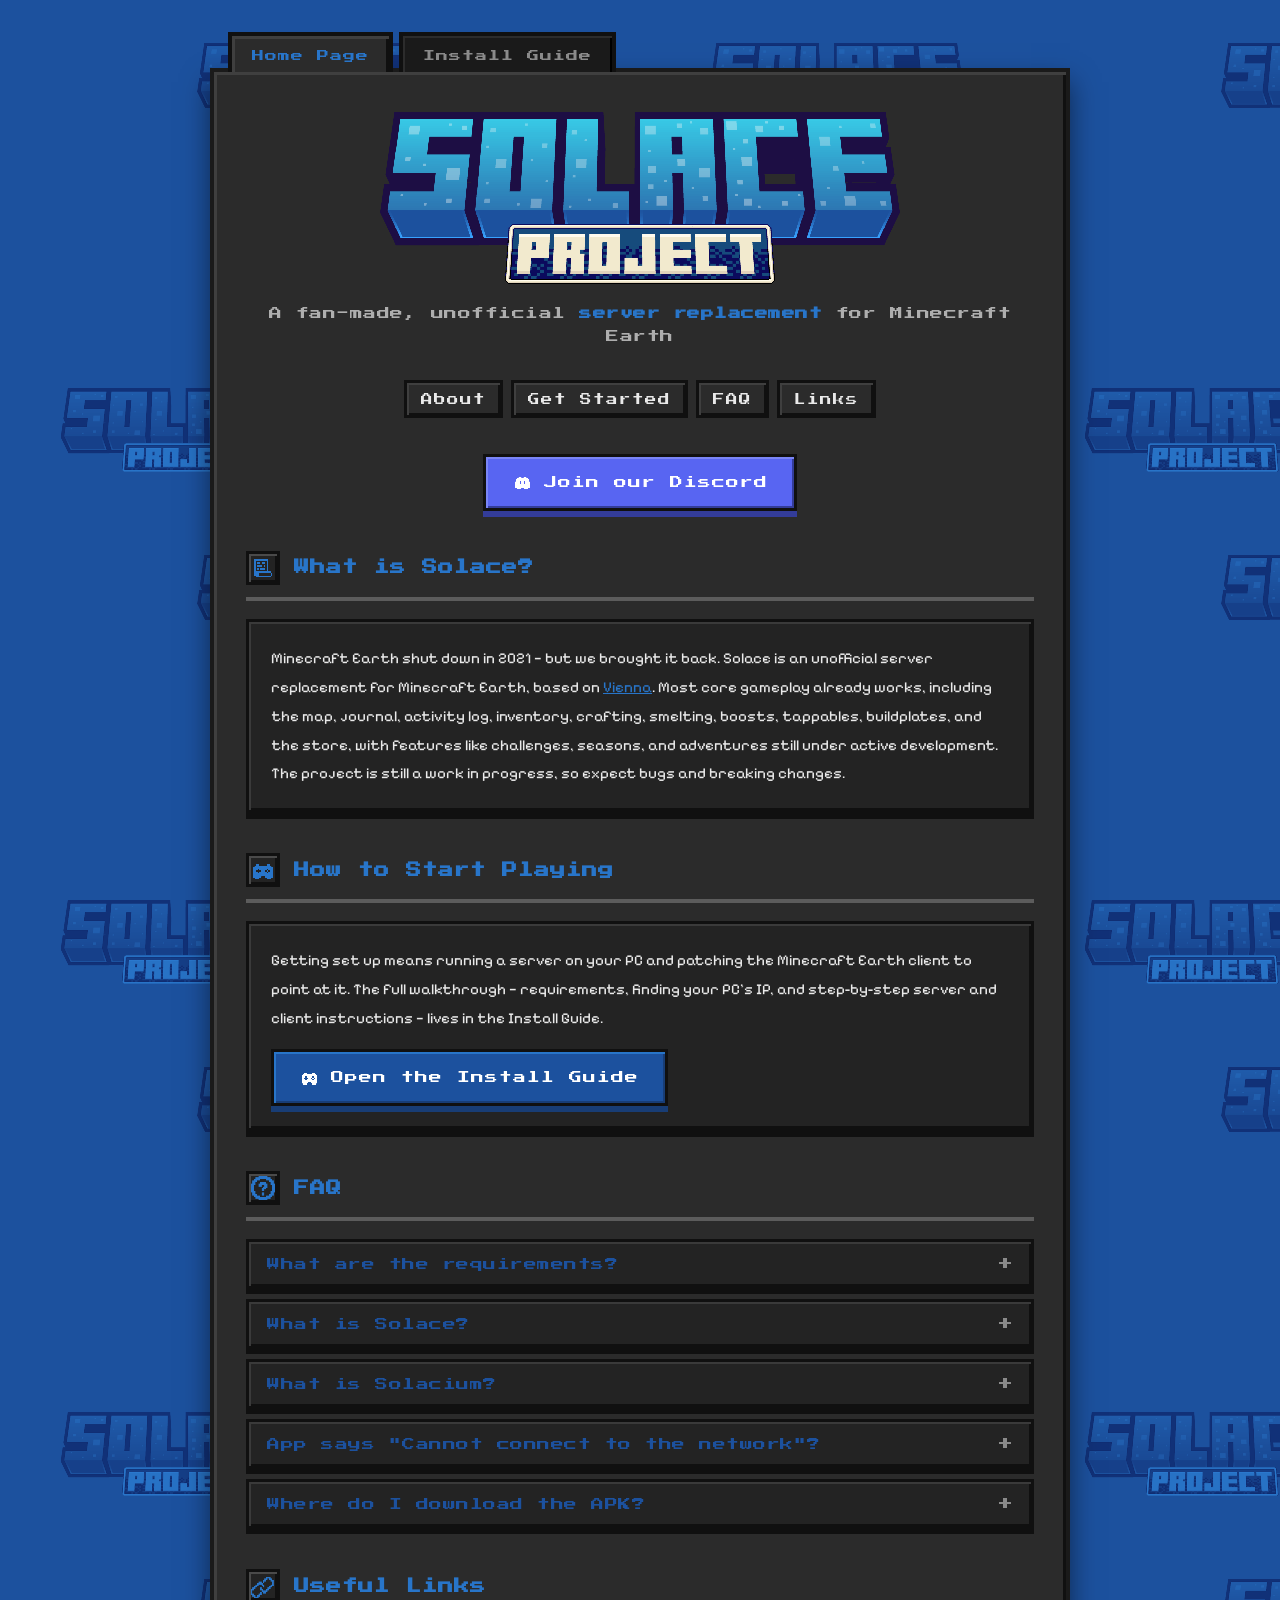
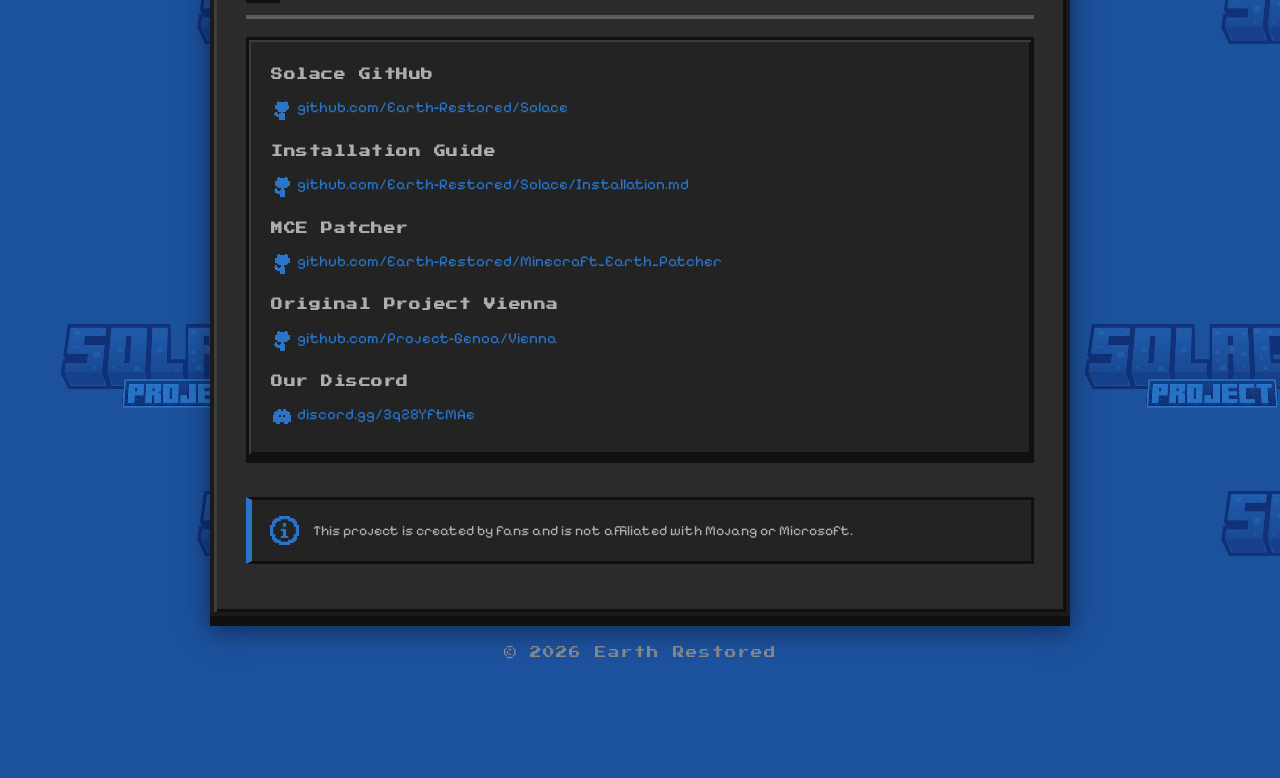
==== commit 2f7b399d: "Update fonts" ====
--- a/index.html
+++ b/index.html
@@ -8,7 +8,9 @@
     <link rel="icon" type="image/png" href="assets/branding/logo.png">
     <link rel="preconnect" href="https://fonts.googleapis.com">
     <link rel="preconnect" href="https://fonts.gstatic.com" crossorigin>
-    <link href="https://fonts.googleapis.com/css2?family=Press+Start+2P&display=swap" rel="stylesheet">
+    <link
+        href="https://fonts.googleapis.com/css2?family=Press+Start+2P&family=Pixelify+Sans:wght@400..700&family=VT323&display=swap"
+        rel="stylesheet">
     <meta name="description" content="Solace is a fan-made, unofficial server replacement for Minecraft Earth.">
     <meta name="keywords" content="solace, earth restored, minecraft earth revival, vienna">
     <meta name="author" content="Earth Restored Team">
@@ -183,7 +185,7 @@
                         </ul>
                         <h4>Software Dependencies</h4>
                         <p
-                            style="font-family:'Segoe UI', system-ui, sans-serif; font-size:0.85rem; color:var(--text-muted); margin-bottom:10px;">
+                            style="font-family:'Pixelify Sans', sans-serif; font-size:0.85rem; color:var(--text-muted); margin-bottom:10px;">
                             These are installed automatically if you use the semi-automatic install method below.</p>
                         <ul>
                             <li><a href="https://dotnet.microsoft.com/en-us/download/dotnet/10.0" target="_blank"
--- a/assets/css/main.css
+++ b/assets/css/main.css
@@ -108,7 +108,7 @@
 
 .subtitle {
     text-align: center;
-    font-size: 0.7rem;
+    font-size: 0.8rem;
     line-height: 1.8;
     color: var(--text-secondary);
     margin-bottom: 32px;
@@ -129,7 +129,7 @@
 
 nav.blocks a {
     font-family: inherit;
-    font-size: 0.6rem;
+    font-size: 0.72rem;
     color: var(--text-primary);
     text-decoration: none;
     background: var(--panel);
@@ -158,7 +158,7 @@
     align-items: center;
     gap: 12px;
     font-family: inherit;
-    font-size: 0.7rem;
+    font-size: 0.8rem;
     letter-spacing: 1px;
     color: #fff;
     text-decoration: none;
@@ -200,7 +200,7 @@
 
 .tab-btn {
     font-family: inherit;
-    font-size: 0.62rem;
+    font-size: 0.75rem;
     letter-spacing: 1px;
     color: var(--text-muted);
     background: var(--panel-dark);
@@ -258,9 +258,9 @@
 }
 
 pre code {
-    font-family: 'Consolas', 'Courier New', monospace;
+    font-family: 'VT323', monospace;
     font-size: 0.82rem;
-    color: var(--solacium-light);
+    color: var(--solacium) !important;
     line-height: 1.6;
     background: none !important;
     border: none !important;
@@ -282,7 +282,7 @@
     top: 8px;
     right: 8px;
     font-family: 'Press Start 2P', monospace;
-    font-size: 0.5rem;
+    font-size: 0.62rem;
     letter-spacing: 0.5px;
     color: var(--text-primary);
     background: var(--panel-light);
@@ -295,8 +295,7 @@
 
 .copy-btn:hover,
 .copy-btn:focus-visible {
-    background: var(--solacium-dark);
-    color: var(--panel-dark);
+    background: var(--border-light);
     outline: none;
 }
 
@@ -305,17 +304,18 @@
 }
 
 .copy-btn.copied {
-    background: var(--solacium-light);
-    color: #fff;
+    background: var(--solacium);
+    border: 2px solid var(--solacium-dark);
+    box-shadow: inset 1px 1px 0 var(--solacium-light), inset -1px -1px 0 var(--solacium-dark);
 }
 
 .card code,
 .step-content code,
 .faq-answer code {
-    font-family: 'Consolas', 'Courier New', monospace;
+    font-family: 'VT323', monospace;
     background: var(--panel-dark);
     border: 2px solid var(--border-dark);
-    color: var(--solacium-dark);
+    color: var(--solacium);
     padding: 2px 6px;
     font-size: 0.85rem;
     overflow-wrap: anywhere;
@@ -323,7 +323,7 @@
 
 .card ul,
 .step-content ul {
-    font-family: 'Segoe UI', system-ui, sans-serif;
+    font-family: 'Pixelify Sans', sans-serif;
     font-size: 0.95rem;
     line-height: 1.9;
     color: var(--text-primary);
@@ -337,9 +337,9 @@
 
 .card h4 {
     font-family: 'Press Start 2P', monospace;
-    font-size: 0.62rem;
+    font-size: 0.72rem;
     letter-spacing: 0.5px;
-    color: var(--solacium-dark);
+    color: var(--solacium);
     margin: 18px 0 10px;
 }
 
@@ -350,7 +350,7 @@
 .compat-table {
     width: 100%;
     border-collapse: collapse;
-    font-family: 'Segoe UI', system-ui, sans-serif;
+    font-family: 'Pixelify Sans', sans-serif;
     font-size: 0.85rem;
     margin: 10px 0;
 }
@@ -367,7 +367,7 @@
     background: var(--panel-light);
     color: var(--solacium-light);
     font-family: 'Press Start 2P', monospace;
-    font-size: 0.55rem;
+    font-size: 0.65rem;
     letter-spacing: 0.5px;
 }
 
@@ -491,7 +491,7 @@
 }
 
 .card p {
-    font-family: 'Segoe UI', system-ui, sans-serif;
+    font-family: 'Pixelify Sans', sans-serif;
     font-size: 0.95rem;
     line-height: 1.9;
     color: var(--text-primary);
@@ -536,14 +536,14 @@
 }
 
 .step-content h3 {
-    font-size: 0.72rem;
+    font-size: 0.8rem;
     letter-spacing: 0.5px;
     margin-bottom: 8px;
     color: var(--text-primary);
 }
 
 .step-content p {
-    font-family: 'Segoe UI', system-ui, sans-serif;
+    font-family: 'Pixelify Sans', sans-serif;
     font-size: 0.92rem;
     line-height: 1.8;
     color: var(--text-secondary);
@@ -563,9 +563,9 @@
     display: flex;
     align-items: center;
     gap: 10px;
-    font-size: 0.72rem;
+    font-size: 0.8rem;
     letter-spacing: 0.5px;
-    color: var(--solacium-dark);
+    color: var(--solacium);
 }
 
 details.faq-item summary::-webkit-details-marker {
@@ -584,7 +584,7 @@
 }
 
 .faq-answer {
-    font-family: 'Segoe UI', system-ui, sans-serif;
+    font-family: 'Pixelify Sans', sans-serif;
     font-size: 0.92rem;
     line-height: 1.8;
     color: var(--text-secondary);
@@ -593,7 +593,7 @@
 }
 
 .link-line {
-    font-family: 'Segoe UI', system-ui, sans-serif;
+    font-family: 'Pixelify Sans', sans-serif;
     font-size: 0.95rem;
     line-height: 2.2;
     color: var(--text-primary);
@@ -602,7 +602,7 @@
 .link-line strong {
     display: block;
     font-family: 'Press Start 2P', monospace;
-    font-size: 0.62rem;
+    font-size: 0.72rem;
     letter-spacing: 0.5px;
     color: var(--text-secondary);
     margin-bottom: 4px;
@@ -630,7 +630,7 @@
     border: 3px solid var(--border-dark);
     border-left: 6px solid var(--solacium-light);
     padding: 16px 18px;
-    font-family: 'Segoe UI', system-ui, sans-serif;
+    font-family: 'Pixelify Sans', sans-serif;
     font-size: 0.88rem;
     color: var(--text-secondary);
 }
@@ -649,7 +649,7 @@
 footer {
     text-align: center;
     margin-top: 30px;
-    font-size: 0.6rem;
+    font-size: 0.72rem;
     letter-spacing: 1px;
     color: var(--text-muted);
 }
@@ -673,7 +673,7 @@
     }
 
     .subtitle {
-        font-size: 0.62rem;
+        font-size: 0.75rem;
         line-height: 1.7;
         margin-bottom: 24px;
     }
@@ -688,7 +688,7 @@
     nav.blocks a {
         text-align: center;
         padding: 12px 8px;
-        font-size: 0.56rem;
+        font-size: 0.68rem;
     }
 
     .discord-banner {
@@ -698,7 +698,7 @@
     .btn {
         width: 100%;
         justify-content: center;
-        font-size: 0.62rem;
+        font-size: 0.72rem;
         padding: 14px 18px;
     }
 
@@ -711,7 +711,7 @@
         flex: 1;
         text-align: center;
         padding: 12px 6px 8px;
-        font-size: 0.5rem;
+        font-size: 0.62rem;
         letter-spacing: 0.5px;
     }
 
@@ -744,7 +744,7 @@
     }
 
     .card h4 {
-        font-size: 0.56rem;
+        font-size: 0.66rem;
     }
 
     .steps {
@@ -776,7 +776,7 @@
 
     .compat-table {
         min-width: 480px;
-        font-size: 0.72rem;
+        font-size: 0.82rem;
     }
 
     .compat-table th,
@@ -789,7 +789,7 @@
     }
 
     details.faq-item summary {
-        font-size: 0.66rem;
+        font-size: 0.78rem;
     }
 
     .faq-answer {
@@ -804,7 +804,7 @@
     }
 
     .link-line strong {
-        font-size: 0.56rem;
+        font-size: 0.68rem;
     }
 
     .info-note {
@@ -816,7 +816,7 @@
     }
 
     pre code {
-        font-size: 0.72rem;
+        font-size: 0.85rem;
     }
 
     .code-block pre {
@@ -824,7 +824,7 @@
     }
 
     .copy-btn {
-        font-size: 0.4rem;
+        font-size: 0.55rem;
         padding: 5px 7px;
         top: 6px;
         right: 6px;
@@ -855,7 +855,7 @@
     }
 
     .tab-btn {
-        font-size: 0.44rem;
+        font-size: 0.58rem;
         padding: 10px 4px 7px;
     }
 
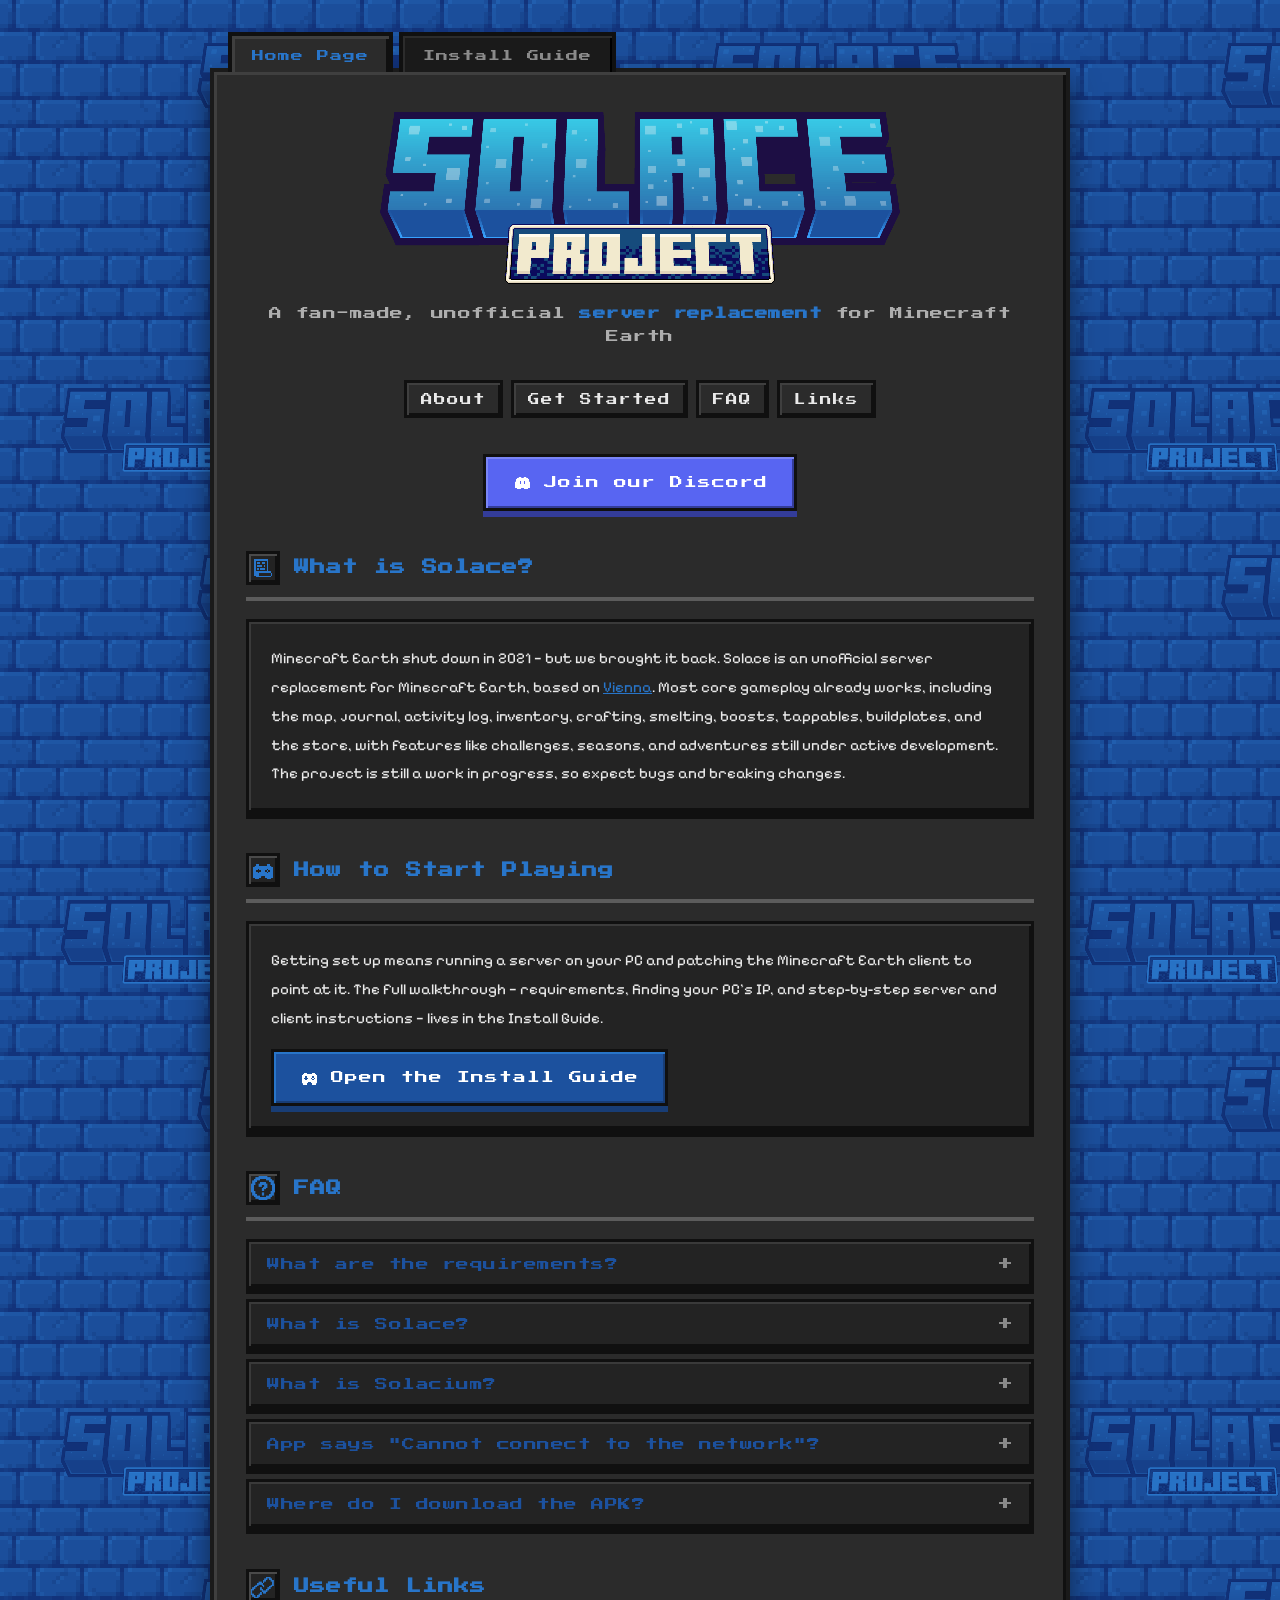
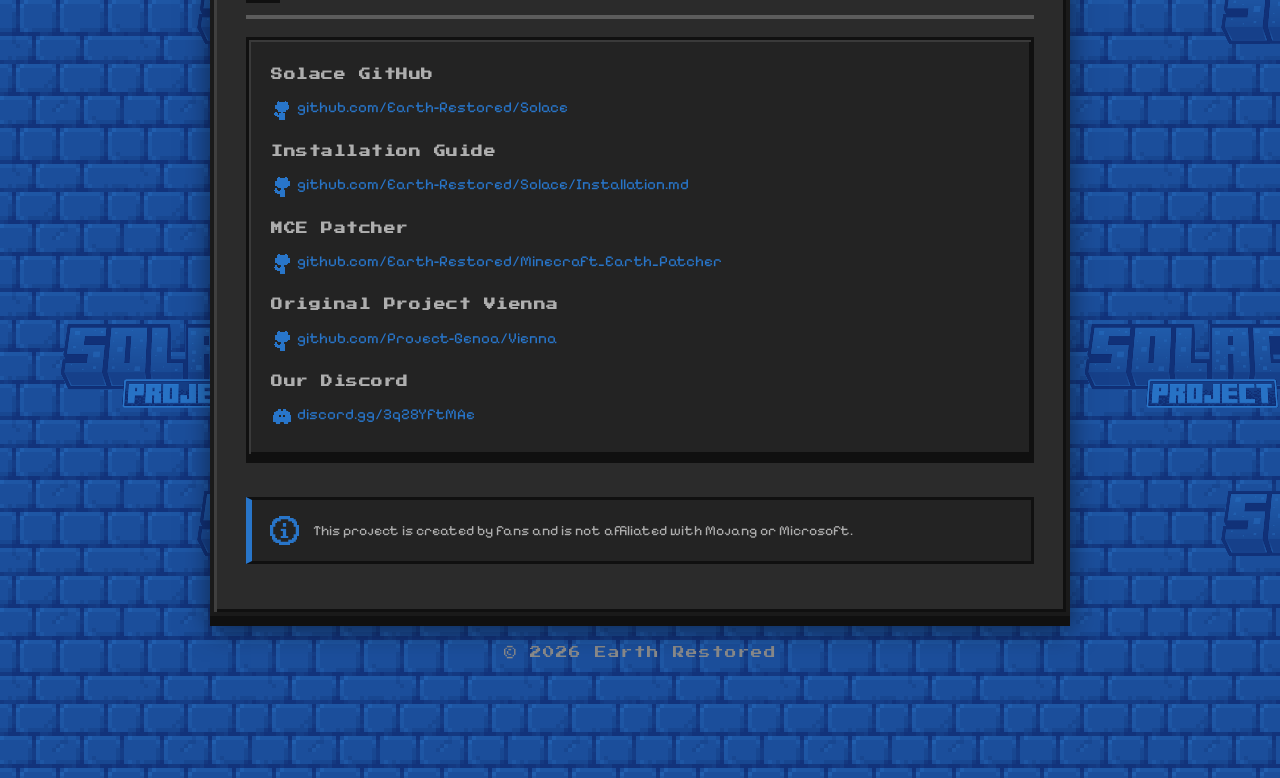
==== commit a912a91d: "Added OpenJDK 17 url and Updated background_tile.png" ====
--- a/index.html
+++ b/index.html
@@ -190,7 +190,8 @@
                         <ul>
                             <li><a href="https://dotnet.microsoft.com/en-us/download/dotnet/10.0" target="_blank"
                                     rel="noopener">.NET 10.0 SDK</a></li>
-                            <li>Java 17 (JRE or JDK) — newer versions may not work</li>
+                            <li><a href="https://adoptium.net/temurin/releases/?variant=openjdk17&version=17" target="_blank"
+                                    rel="noopener">Java 17</a> (JRE or JDK) — newer versions may not work</li>
                             <li>On Linux, <a
                                     href="https://learn.microsoft.com/en-us/powershell/scripting/install/linux-overview"
                                     target="_blank" rel="noopener">PowerShell</a> is needed to run the build script</li>
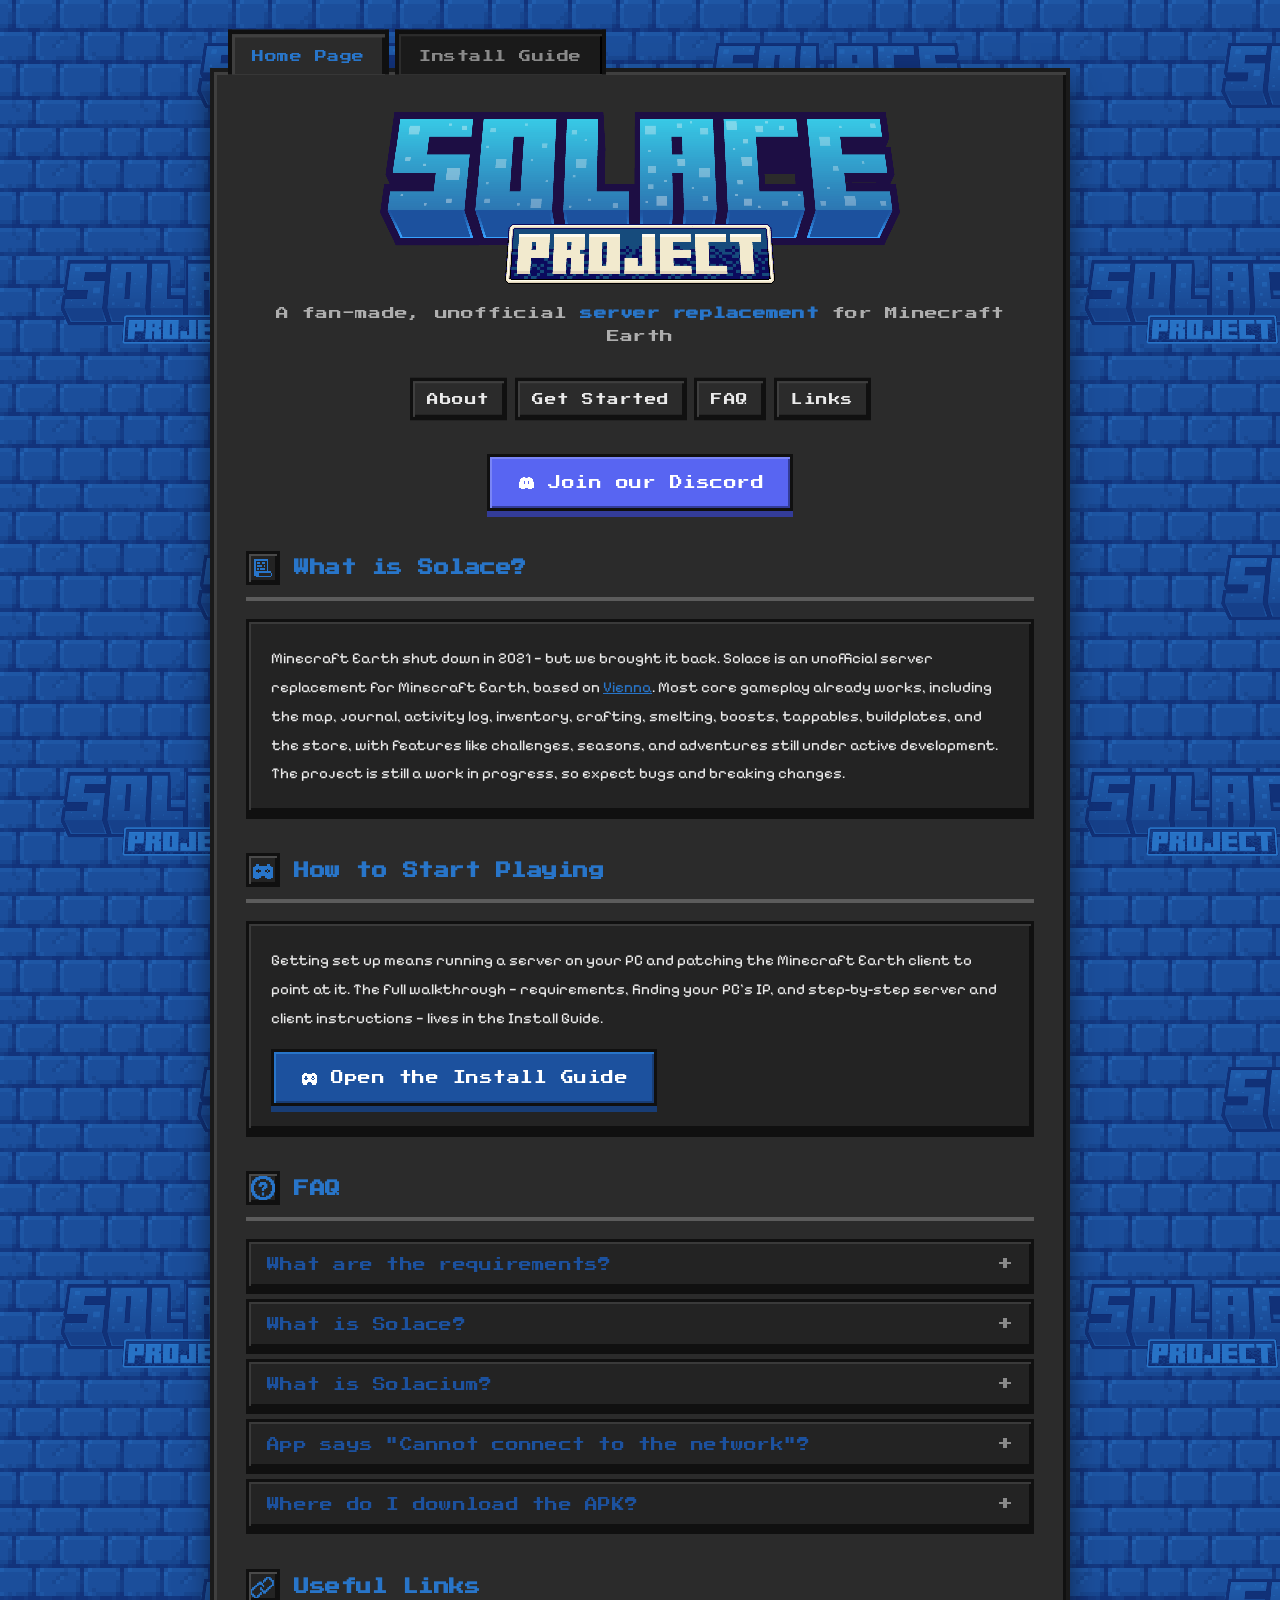
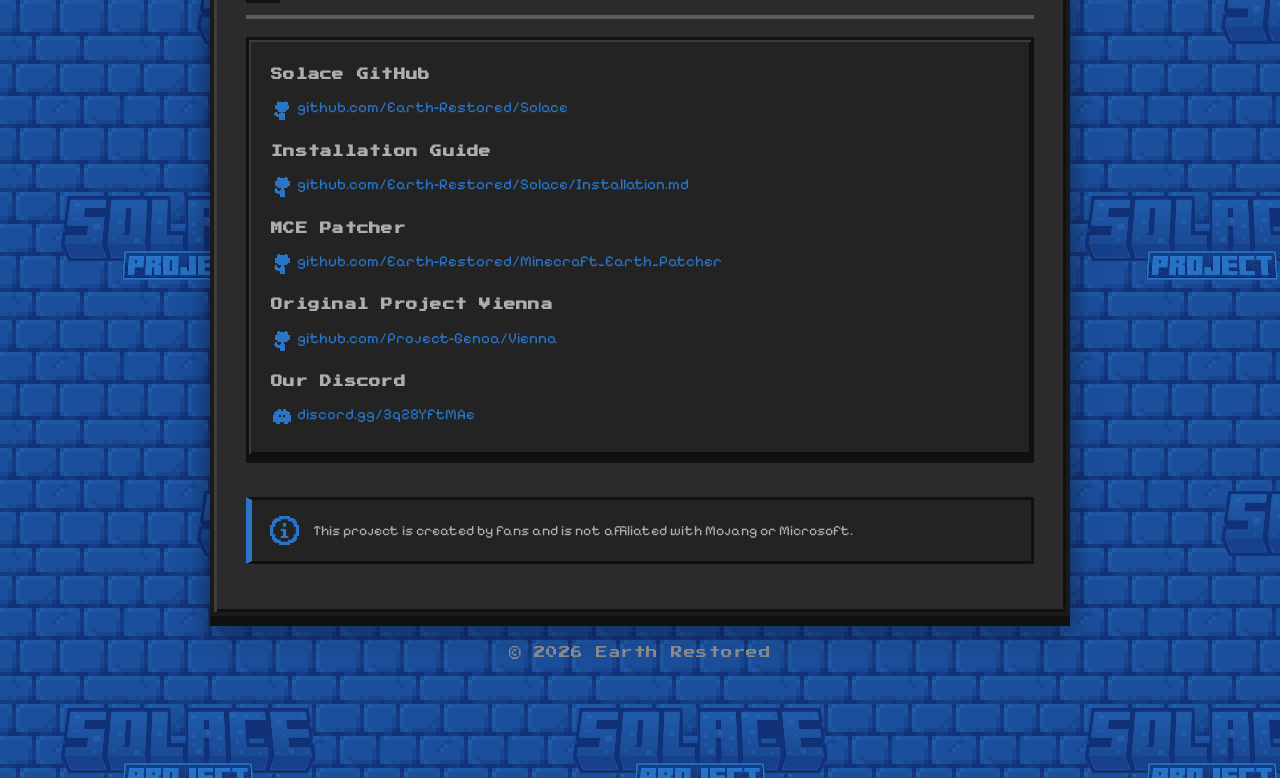
==== commit d3a84bdd: "Update Styling based on feedback from Alyx" ====
--- a/index.html
+++ b/index.html
@@ -89,38 +89,48 @@
                         <span class="slot"><i class="solace-question"></i></span>
                         <span>FAQ</span>
                     </h2>
-                    <details class="faq-item">
-                        <summary>What are the requirements?</summary>
+                    <div class="faq-item">
+                        <div class="faq-question" role="button" tabindex="0" aria-expanded="false">
+                            <span>What are the requirements?</span>
+                        </div>
                         <div class="faq-answer">You need a PC running Windows or Linux, the .NET 10.0 SDK, and Java 17
                             (JRE or JDK). macOS is untested, and high-end Android devices can run the server via
                             Termux.</div>
-                    </details>
-                    <details class="faq-item">
-                        <summary>What is Solace?</summary>
+                    </div>
+                    <div class="faq-item">
+                        <div class="faq-question" role="button" tabindex="0" aria-expanded="false">
+                            <span>What is Solace?</span>
+                        </div>
                         <div class="faq-answer">Solace is a replacement server for Minecraft Earth based on Project
                             Vienna. It is not affiliated with, authorized, or endorsed by Microsoft or Mojang Studios.
                             More info at
                             <a href="https://github.com/Earth-Restored/Solace" target="_blank"
                                 rel="noopener">github.com/Earth-Restored/Solace</a>.
                         </div>
-                    </details>
-                    <details class="faq-item">
-                        <summary>What is Solacium?</summary>
+                    </div>
+                    <div class="faq-item">
+                        <div class="faq-question" role="button" tabindex="0" aria-expanded="false">
+                            <span>What is Solacium?</span>
+                        </div>
                         <div class="faq-answer">Solacium is the name I've given to the icon's color scheme, a custom
                             blue derived from the Solace banner. It is a blue gemstone named after Solace.</div>
-                    </details>
-                    <details class="faq-item">
-                        <summary>App says "Cannot connect to the network"?</summary>
+                    </div>
+                    <div class="faq-item">
+                        <div class="faq-question" role="button" tabindex="0" aria-expanded="false">
+                            <span>App says "Cannot connect to the network"?</span>
+                        </div>
                         <div class="faq-answer">Make sure the server is running, check that your PC's IP address is
                             correct, verify your firewall isn't blocking it, and ensure your phone and PC are on the
                             same
                             network.</div>
-                    </details>
-                    <details class="faq-item">
-                        <summary>Where do I download the APK?</summary>
+                    </div>
+                    <div class="faq-item">
+                        <div class="faq-question" role="button" tabindex="0" aria-expanded="false">
+                            <span>Where do I download the APK?</span>
+                        </div>
                         <div class="faq-answer">You need a legal copy of Minecraft Earth. We do not provide pre-patched
                             APKs — use the MCE Patcher or Project Earth Patcher to patch your own APK.</div>
-                    </details>
+                    </div>
                 </section>
 
                 <section id="links">
--- a/assets/css/main.css
+++ b/assets/css/main.css
@@ -90,9 +90,10 @@
 }
 
 h1 {
+    transform: scaleY(1.12);
     text-align: center;
     font-size: clamp(1.6rem, 5vw, 2.4rem);
-    letter-spacing: 2px;
+    letter-spacing: 1px;
     color: var(--solacium-light);
     text-shadow: 4px 4px 0 var(--border-dark);
     margin-bottom: 18px;
@@ -112,7 +113,7 @@
     line-height: 1.8;
     color: var(--text-secondary);
     margin-bottom: 32px;
-    letter-spacing: 0.5px;
+    letter-spacing: 0.25px;
 }
 
 .subtitle strong {
@@ -128,6 +129,7 @@
 }
 
 nav.blocks a {
+    transform: scaleY(1.12);
     font-family: inherit;
     font-size: 0.72rem;
     color: var(--text-primary);
@@ -136,16 +138,20 @@
     border: 3px solid var(--border-dark);
     box-shadow: inset 2px 2px 0 var(--panel-light), inset -2px -2px 0 var(--border-dark);
     padding: 10px 14px;
-    letter-spacing: 1px;
+    letter-spacing: 0.5px;
     transition: transform 0.1s steps(2), background-color 0.1s;
 }
 
 nav.blocks a:hover,
 nav.blocks a:focus-visible {
     background: var(--panel-light);
-    box-shadow: inset 2px 2px 0 var(--border-light), inset -2px -2px 0 var(--border-dark);
-    transform: translateY(-3px);
+    box-shadow: inset -2px -2px 0 var(--border-light), inset 2px 2px 0 var(--border-dark);
     outline: none;
+}
+
+nav.blocks a:active {
+    transform: translateY(2px) scaleY(1.12);
+    box-shadow: inset -2px -2px 0 var(--border-light), inset 2px 2px 0 var(--border-dark);
 }
 
 .discord-banner {
@@ -159,7 +165,7 @@
     gap: 12px;
     font-family: inherit;
     font-size: 0.8rem;
-    letter-spacing: 1px;
+    letter-spacing: 0.5px;
     color: #fff;
     text-decoration: none;
     background: var(--discord);
@@ -172,18 +178,28 @@
 
 .btn:hover,
 .btn:focus-visible {
-    transform: translateY(-3px);
+    transform: translateY(2px);
+    box-shadow: inset 2px 2px 0 #7a85f5, inset -2px -2px 0 var(--discord-darker), 0 3px 0 var(--discord-darker);
     outline: none;
 }
 
 .btn:active {
-    transform: translateY(3px);
+    transform: translateY(5px);
     box-shadow: inset 2px 2px 0 #7a85f5, inset -2px -2px 0 var(--discord-darker), 0 1px 0 var(--discord-darker);
+}
+
+.btn span {
+    transform: scaleY(1.12);
 }
 
 .btn-secondary {
     background: var(--solacium);
     box-shadow: inset 2px 2px 0 var(--solacium-light), inset -2px -2px 0 var(--solacium-dark), 0 6px 0 var(--solacium-dark);
+}
+
+.btn-secondary:hover,
+.btn-secondary:focus-visible {
+    box-shadow: inset 2px 2px 0 var(--solacium-light), inset -2px -2px 0 var(--solacium-dark), 0 3px 0 var(--solacium-dark);
 }
 
 .btn-secondary:active {
@@ -201,7 +217,7 @@
 .tab-btn {
     font-family: inherit;
     font-size: 0.75rem;
-    letter-spacing: 1px;
+    letter-spacing: 0.5px;
     color: var(--text-muted);
     background: var(--panel-dark);
     border: 4px solid var(--border-dark);
@@ -209,7 +225,7 @@
     box-shadow: inset 2px 2px 0 #2c2c2c, inset -2px 0 0 #000;
     padding: 14px 20px 10px;
     cursor: pointer;
-    transform: translateY(0);
+    transform: translateY(0) scaleY(1.12);
     transition: transform 0.1s steps(2), background-color 0.1s, color 0.1s;
 }
 
@@ -221,7 +237,7 @@
 .tab-btn.active {
     background: var(--panel);
     color: var(--solacium-light);
-    transform: translateY(0);
+    transform: translateY(0) scaleY(1.12);
     box-shadow: inset 3px 3px 0 var(--panel-light), inset -3px 0 0 var(--border-dark);
     z-index: 3;
 }
@@ -278,12 +294,13 @@
 }
 
 .copy-btn {
+    transform: scaleY(1.12);
     position: absolute;
     top: 8px;
     right: 8px;
     font-family: 'Press Start 2P', monospace;
     font-size: 0.62rem;
-    letter-spacing: 0.5px;
+    letter-spacing: 0.25px;
     color: var(--text-primary);
     background: var(--panel-light);
     border: 2px solid var(--border-dark);
@@ -300,7 +317,7 @@
 }
 
 .copy-btn:active {
-    transform: translateY(2px);
+    transform: translateY(2px) scaleY(1.12);
 }
 
 .copy-btn.copied {
@@ -336,9 +353,10 @@
 }
 
 .card h4 {
+    transform: scaleY(1.12);
     font-family: 'Press Start 2P', monospace;
     font-size: 0.72rem;
-    letter-spacing: 0.5px;
+    letter-spacing: 0.25px;
     color: var(--solacium);
     margin: 18px 0 10px;
 }
@@ -364,11 +382,12 @@
 }
 
 .compat-table th {
+    transform: scaleY(1.12);
     background: var(--panel-light);
     color: var(--solacium-light);
     font-family: 'Press Start 2P', monospace;
     font-size: 0.65rem;
-    letter-spacing: 0.5px;
+    letter-spacing: 0.25px;
 }
 
 .compat-table td {
@@ -381,11 +400,15 @@
     align-items: center;
     gap: 14px;
     font-size: 0.95rem;
-    letter-spacing: 1px;
+    letter-spacing: 0.5px;
     color: var(--solacium-light);
     margin-bottom: 18px;
     padding-bottom: 12px;
     border-bottom: 4px solid var(--border-light);
+}
+
+.section-title span:not(.slot) {
+    transform: scaleY(1.12);
 }
 
 .slot {
@@ -536,8 +559,9 @@
 }
 
 .step-content h3 {
+    transform: scaleY(1.12);
     font-size: 0.8rem;
-    letter-spacing: 0.5px;
+    letter-spacing: 0.25px;
     margin-bottom: 8px;
     color: var(--text-primary);
 }
@@ -549,7 +573,7 @@
     color: var(--text-secondary);
 }
 
-details.faq-item {
+.faq-item {
     background: var(--slot);
     border: 3px solid var(--border-dark);
     box-shadow: inset 2px 2px 0 #3a3a3a, inset -2px -2px 0 var(--border-dark), 0 5px 0 var(--border-dark);
@@ -557,33 +581,35 @@
     margin-bottom: 10px;
 }
 
-details.faq-item summary {
-    list-style: none;
+.faq-question {
     cursor: pointer;
     display: flex;
     align-items: center;
+    width: 100%;
+    -webkit-tap-highlight-color: transparent;
     gap: 10px;
     font-size: 0.8rem;
-    letter-spacing: 0.5px;
+    letter-spacing: 0.25px;
     color: var(--solacium);
 }
 
-details.faq-item summary::-webkit-details-marker {
-    display: none;
-}
-
-details.faq-item summary::after {
+.faq-question span {
+    transform: scaleY(1.12);
+}
+
+.faq-question::after {
     content: '+';
     margin-left: auto;
     font-size: 1rem;
     color: var(--text-muted);
 }
 
-details.faq-item[open] summary::after {
+.faq-item.open .faq-question::after {
     content: '-';
 }
 
 .faq-answer {
+    display: none;
     font-family: 'Pixelify Sans', sans-serif;
     font-size: 0.92rem;
     line-height: 1.8;
@@ -592,6 +618,10 @@
     padding-left: 26px;
 }
 
+.faq-item.open .faq-answer {
+    display: block;
+}
+
 .link-line {
     font-family: 'Pixelify Sans', sans-serif;
     font-size: 0.95rem;
@@ -600,10 +630,11 @@
 }
 
 .link-line strong {
+    transform: scaleY(1.12);
     display: block;
     font-family: 'Press Start 2P', monospace;
     font-size: 0.72rem;
-    letter-spacing: 0.5px;
+    letter-spacing: 0.25px;
     color: var(--text-secondary);
     margin-bottom: 4px;
     margin-top: 14px;
@@ -647,10 +678,11 @@
 }
 
 footer {
+    transform: scaleY(1.12);
     text-align: center;
     margin-top: 30px;
     font-size: 0.72rem;
-    letter-spacing: 1px;
+    letter-spacing: 0.5px;
     color: var(--text-muted);
 }
 
@@ -668,7 +700,7 @@
     }
 
     h1 {
-        letter-spacing: 1px;
+        letter-spacing: 0.5px;
         margin-bottom: 14px;
     }
 
@@ -712,7 +744,7 @@
         text-align: center;
         padding: 12px 6px 8px;
         font-size: 0.62rem;
-        letter-spacing: 0.5px;
+        letter-spacing: 0.25px;
     }
 
     .section-title {
@@ -784,11 +816,11 @@
         padding: 8px 6px;
     }
 
-    details.faq-item {
+    .faq-item {
         padding: 12px 14px;
     }
 
-    details.faq-item summary {
+    .faq-question {
         font-size: 0.78rem;
     }
 
